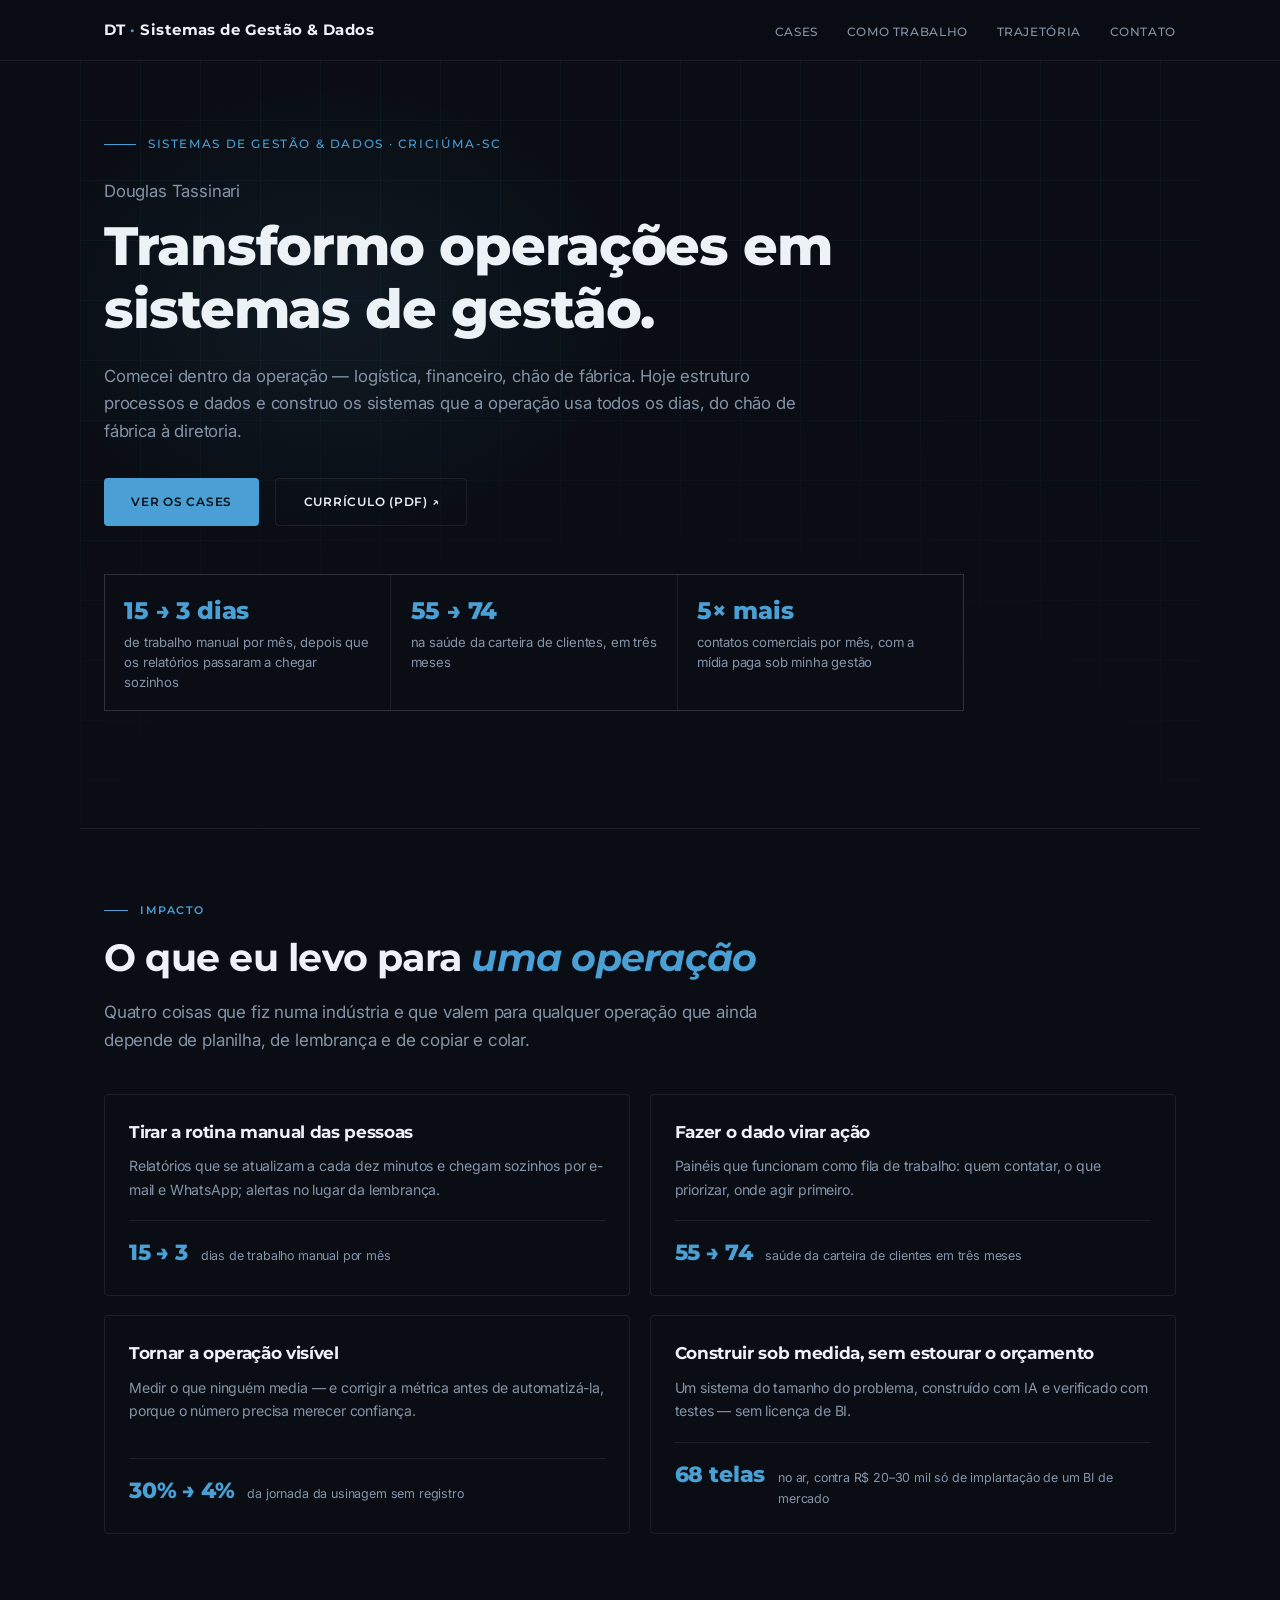
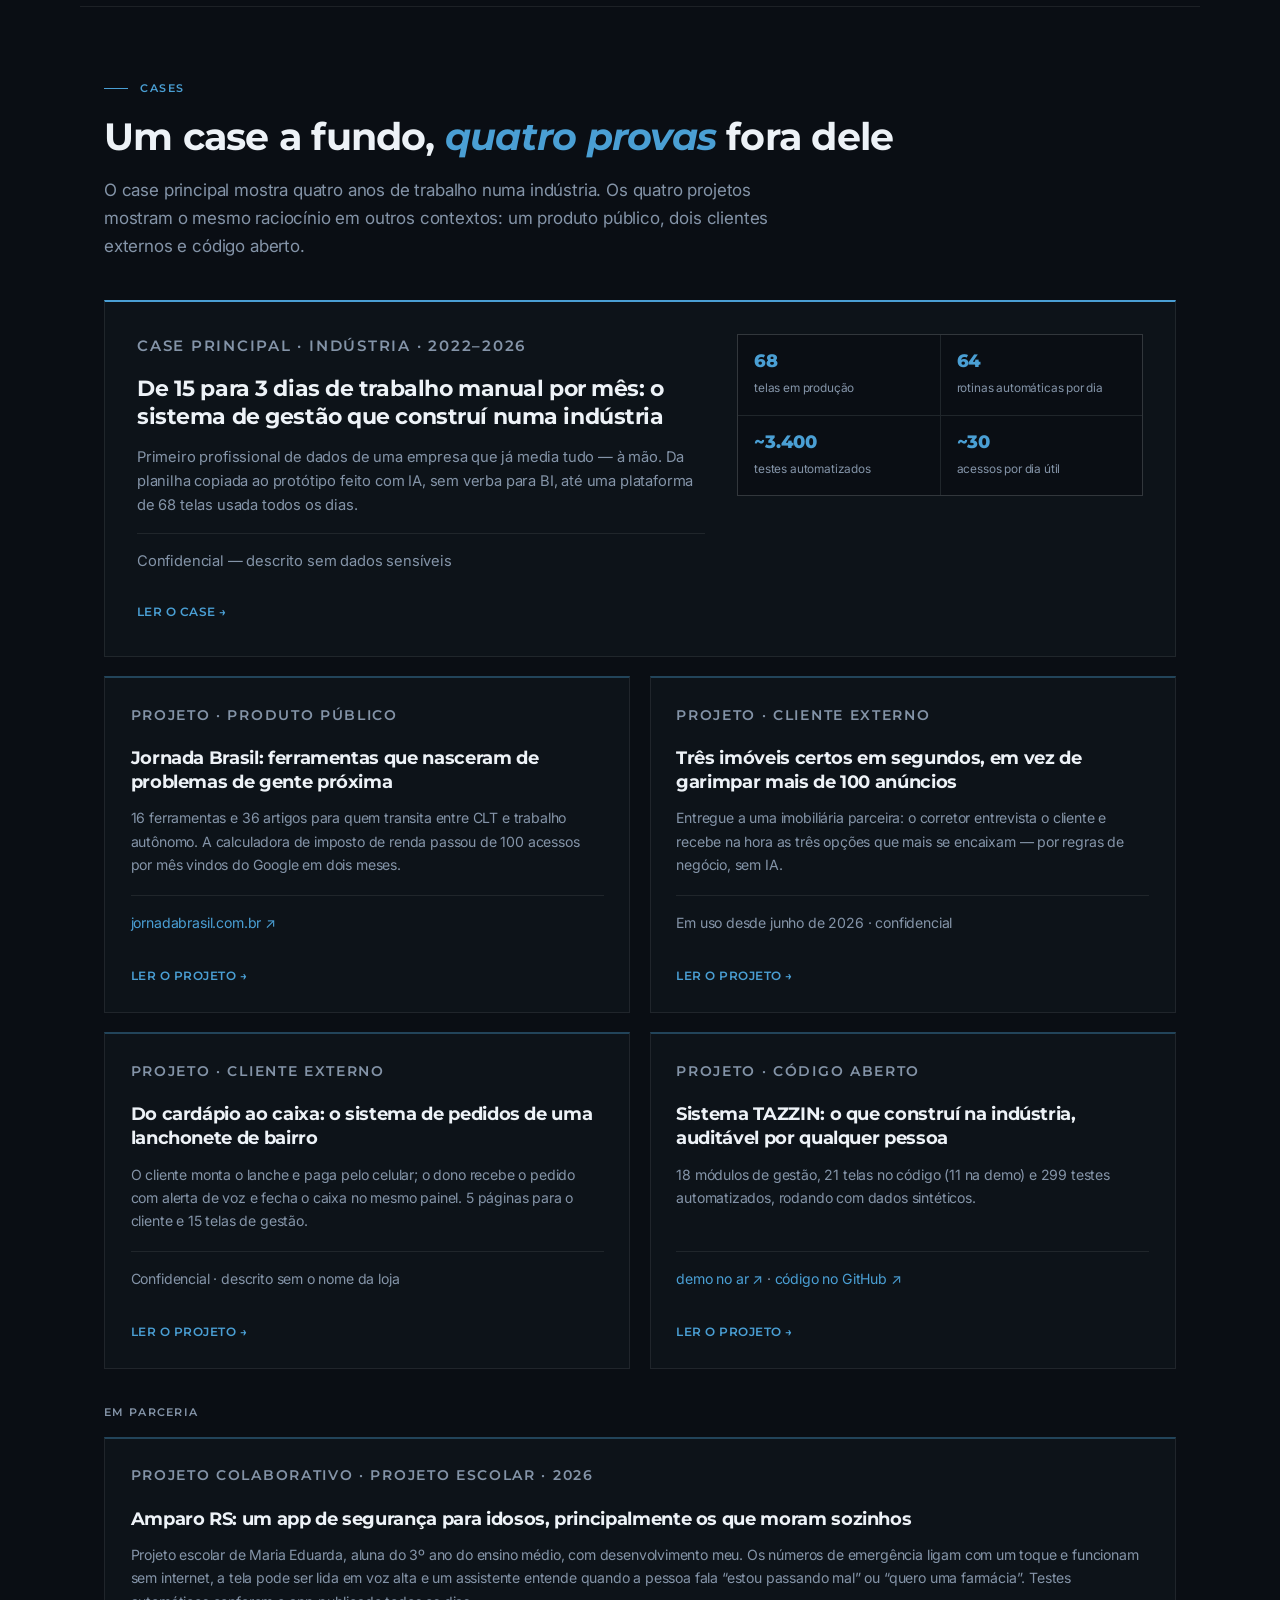
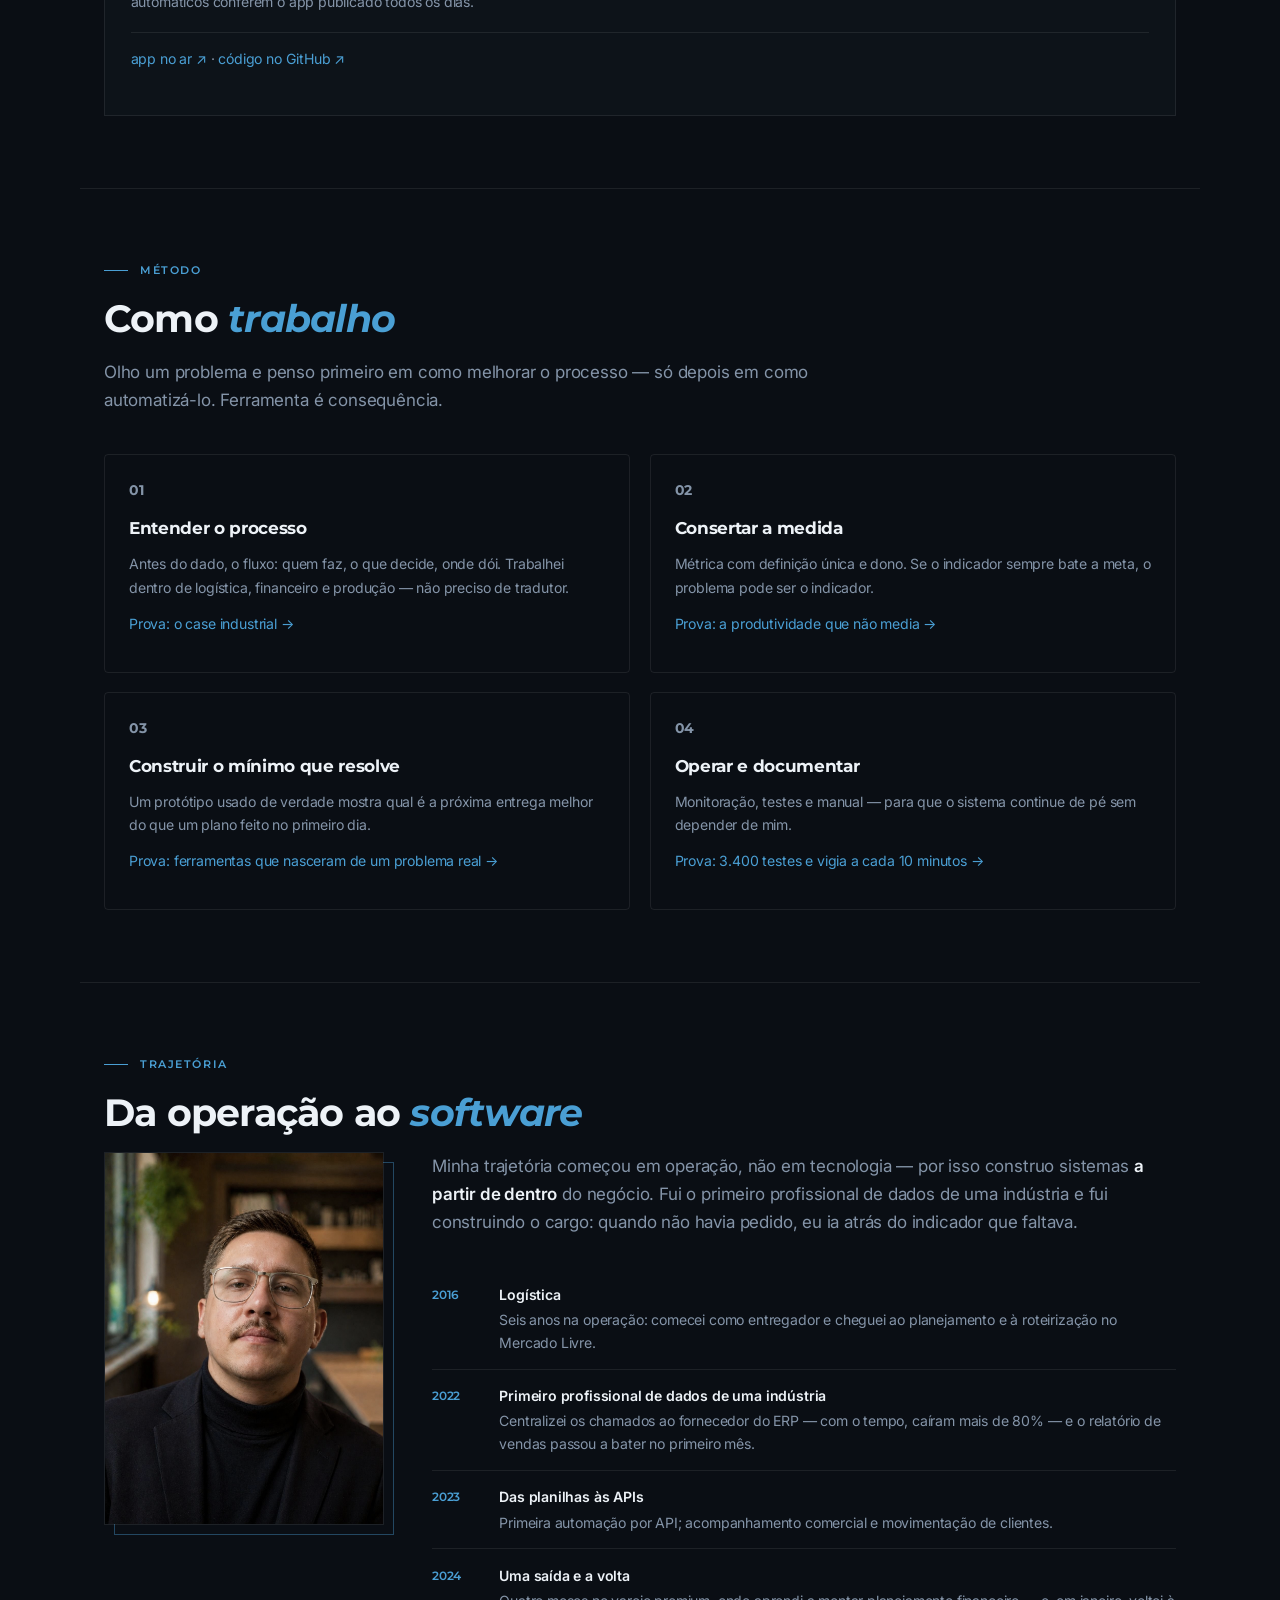
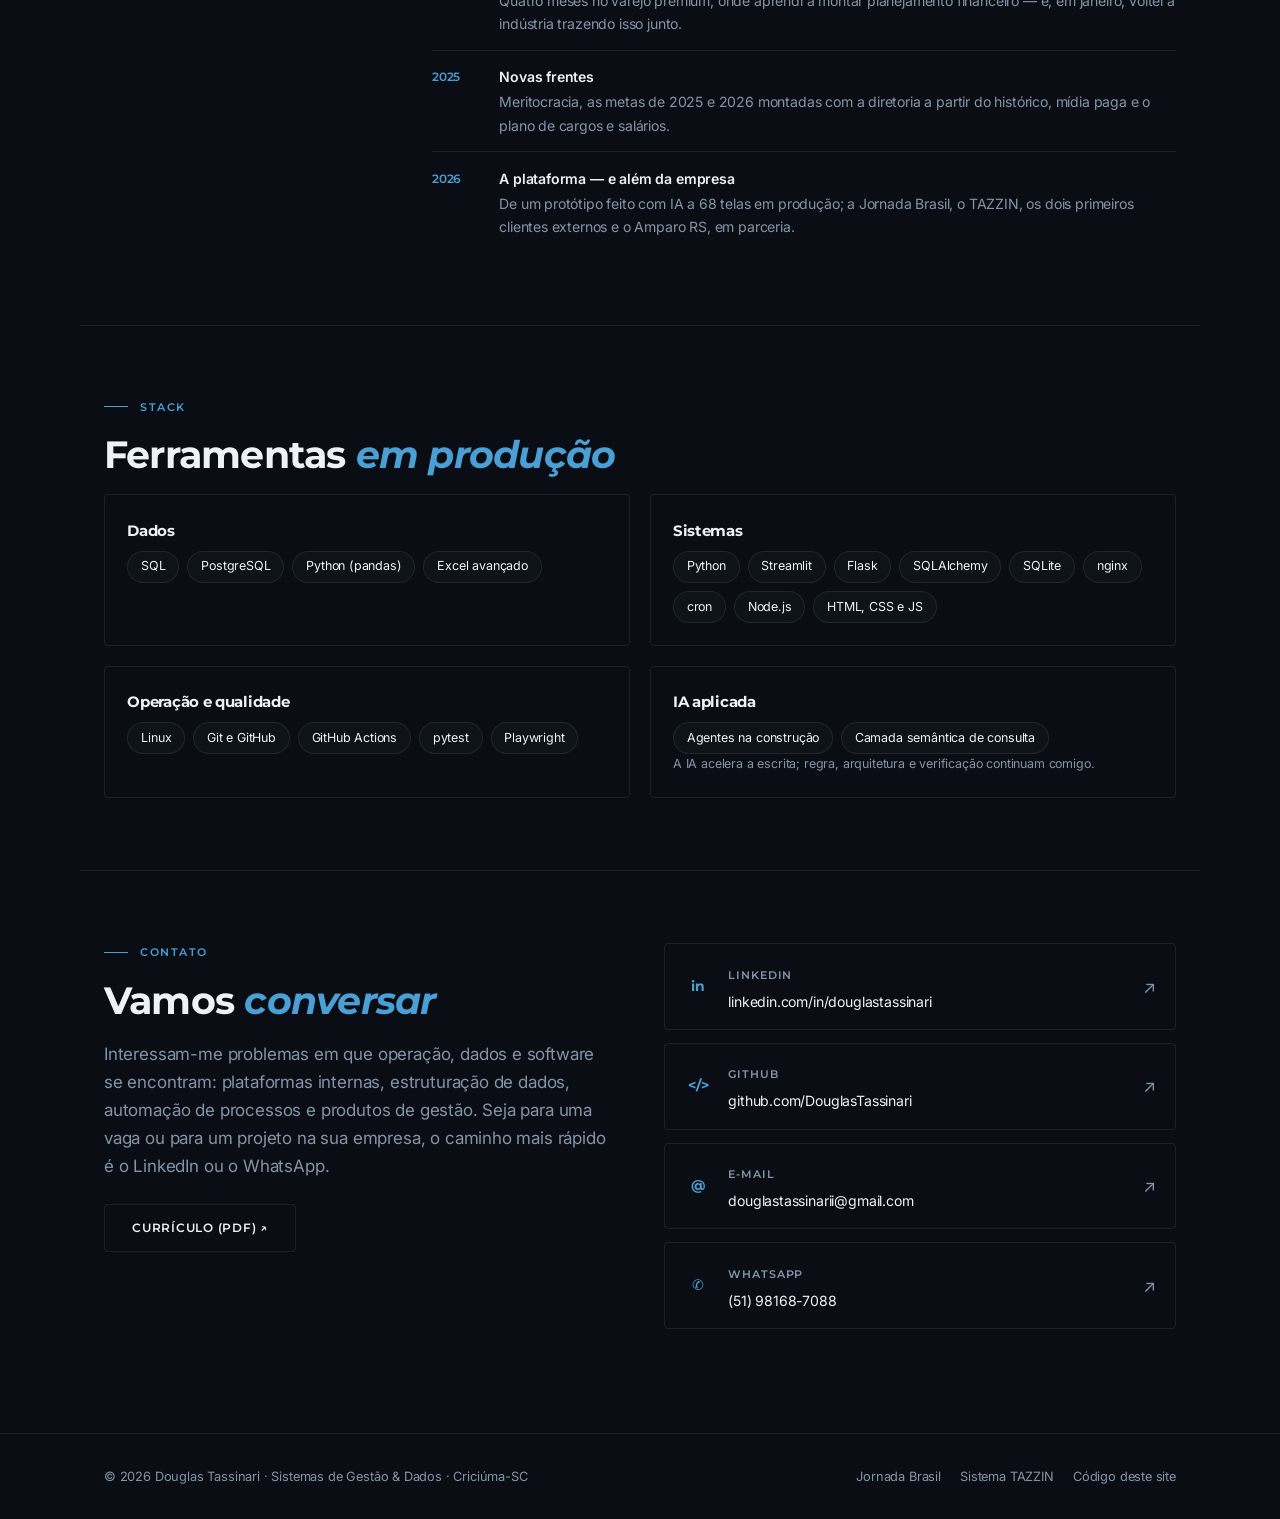
==== index.html @ 8e8b6f02 "TAZZIN: demo mostra 11 telas (21 no código) — textos do case e da home ajustados Co-Authored-By: Cla" ====
<!DOCTYPE html>
<html lang="pt-BR">
<head>
<meta charset="UTF-8">
<meta name="viewport" content="width=device-width, initial-scale=1.0, viewport-fit=cover">
<title>Douglas Tassinari · Sistemas de Gestão &amp; Dados</title>
<meta name="description" content="Transformo operações em sistemas de gestão. Numa indústria, o trabalho manual com relatórios caiu de 15 para 3 dias por mês, a saúde da carteira de clientes foi de 55 para 74 e os contatos comerciais quintuplicaram.">
<link rel="canonical" href="https://douglastassinari.github.io/">
<meta property="og:type" content="website">
<meta property="og:url" content="https://douglastassinari.github.io/">
<meta property="og:title" content="Douglas Tassinari · Sistemas de Gestão & Dados">
<meta property="og:description" content="Transformo operações em sistemas de gestão — com os números de antes e depois, um produto no ar, dois clientes externos e código aberto.">
<meta property="og:image" content="https://douglastassinari.github.io/assets/img/og-cover.png">
<meta property="og:locale" content="pt_BR">
<meta name="twitter:card" content="summary_large_image">
<link rel="icon" type="image/svg+xml" href="/favicon.svg">
<link rel="preconnect" href="https://fonts.googleapis.com">
<link rel="preconnect" href="https://fonts.gstatic.com" crossorigin>
<link href="https://fonts.googleapis.com/css2?family=Inter:wght@400;500;600&family=Montserrat:wght@500;600;700;800&display=swap" rel="stylesheet">
<link rel="stylesheet" href="/assets/css/style.css">
<script type="application/ld+json">
{
  "@context": "https://schema.org",
  "@type": "Person",
  "name": "Douglas Tassinari",
  "url": "https://douglastassinari.github.io/",
  "jobTitle": "Sistemas de Gestão & Dados",
  "address": { "@type": "PostalAddress", "addressLocality": "Criciúma", "addressRegion": "SC", "addressCountry": "BR" },
  "sameAs": [
    "https://www.linkedin.com/in/douglastassinari/",
    "https://github.com/DouglasTassinari"
  ]
}
</script>
</head>
<body>

<a class="skip-link" href="#conteudo">Pular para o conteúdo</a>

<header class="site-header">
  <nav aria-label="Navegação principal">
    <a href="/" class="nav-logo">DT<span> · </span>Sistemas de Gestão &amp; Dados</a>
    <button class="menu-toggle" aria-expanded="false" aria-controls="nav-links" aria-label="Abrir menu">
      <span></span><span></span><span></span>
    </button>
    <ul class="nav-links" id="nav-links">
      <li><a href="/#cases">Cases</a></li>
      <li><a href="/#como-trabalho">Como trabalho</a></li>
      <li><a href="/#trajetoria">Trajetória</a></li>
      <li><a href="/#contato">Contato</a></li>
    </ul>
  </nav>
</header>

<main id="conteudo">

  <!-- Hero: posicionamento + três números de impacto -->
  <section class="hero">
    <div class="hero-grid" aria-hidden="true"></div>
    <div class="hero-glow" aria-hidden="true"></div>
    <div class="hero-content">
      <p class="hero-tag">Sistemas de Gestão &amp; Dados · Criciúma-SC</p>
      <p class="hero-nome">Douglas Tassinari</p>
      <h1>Transformo operações em sistemas de gestão.</h1>
      <p class="hero-sub">Comecei dentro da operação — logística, financeiro, chão de fábrica. Hoje estruturo processos e dados e construo os sistemas que a operação usa todos os dias, do chão de fábrica à diretoria.</p>
      <div class="hero-ctas">
        <a href="#cases" class="btn btn-primary">Ver os cases</a>
        <a href="/Profile.pdf" target="_blank" rel="noopener" class="btn btn-outline">Currículo (PDF) ↗</a>
      </div>
      <ul class="hero-provas hero-provas--numeros">
        <li><a href="/cases/plataforma-industrial/"><strong>15 → 3 dias</strong>de trabalho manual por mês, depois que os relatórios passaram a chegar sozinhos</a></li>
        <li><a href="/cases/plataforma-industrial/"><strong>55 → 74</strong>na saúde da carteira de clientes, em três meses</a></li>
        <li><a href="/cases/plataforma-industrial/"><strong>5× mais</strong>contatos comerciais por mês, com a mídia paga sob minha gestão</a></li>
      </ul>
    </div>
  </section>

  <div class="divider"></div>

  <!-- O que eu levo para uma operação: capacidades com prova -->
  <section id="impacto">
    <div class="section-label">Impacto</div>
    <h2>O que eu levo para <em>uma operação</em></h2>
    <p class="section-intro">Quatro coisas que fiz numa indústria e que valem para qualquer operação que ainda depende de planilha, de lembrança e de copiar e colar.</p>

    <div class="cap-grid fade-in">
      <div class="cap">
        <h3>Tirar a rotina manual das pessoas</h3>
        <p>Relatórios que se atualizam a cada dez minutos e chegam sozinhos por e-mail e WhatsApp; alertas no lugar da lembrança.</p>
        <div class="cap-prova"><strong>15 → 3</strong><span>dias de trabalho manual por mês</span></div>
      </div>
      <div class="cap">
        <h3>Fazer o dado virar ação</h3>
        <p>Painéis que funcionam como fila de trabalho: quem contatar, o que priorizar, onde agir primeiro.</p>
        <div class="cap-prova"><strong>55 → 74</strong><span>saúde da carteira de clientes em três meses</span></div>
      </div>
      <div class="cap">
        <h3>Tornar a operação visível</h3>
        <p>Medir o que ninguém media — e corrigir a métrica antes de automatizá-la, porque o número precisa merecer confiança.</p>
        <div class="cap-prova"><strong>30% → 4%</strong><span>da jornada da usinagem sem registro</span></div>
      </div>
      <div class="cap">
        <h3>Construir sob medida, sem estourar o orçamento</h3>
        <p>Um sistema do tamanho do problema, construído com IA e verificado com testes — sem licença de BI.</p>
        <div class="cap-prova"><strong>68 telas</strong><span>no ar, contra R$ 20–30 mil só de implantação de um BI de mercado</span></div>
      </div>
    </div>
  </section>

  <div class="divider"></div>

  <!-- Cases: um a fundo, três provas fora dele -->
  <section id="cases">
    <div class="section-label">Cases</div>
    <h2>Um case a fundo, <em>quatro provas</em> fora dele</h2>
    <p class="section-intro">O case principal mostra quatro anos de trabalho numa indústria. Os quatro projetos mostram o mesmo raciocínio em outros contextos: um produto público, dois clientes externos e código aberto.</p>

    <article class="work-featured fade-in">
      <div>
        <p class="case-kicker">Case principal · Indústria · 2022–2026</p>
        <h3><a href="/cases/plataforma-industrial/">De 15 para 3 dias de trabalho manual por mês: o sistema de gestão que construí numa indústria</a></h3>
        <p>Primeiro profissional de dados de uma empresa que já media tudo — à mão. Da planilha copiada ao protótipo feito com IA, sem verba para BI, até uma plataforma de 68 telas usada todos os dias.</p>
        <p class="case-meta">Confidencial — descrito sem dados sensíveis</p>
        <a class="case-link" href="/cases/plataforma-industrial/">Ler o case →</a>
      </div>
      <ul class="mini-stats">
        <li><strong>68</strong><span>telas em produção</span></li>
        <li><strong>64</strong><span>rotinas automáticas por dia</span></li>
        <li><strong>~3.400</strong><span>testes automatizados</span></li>
        <li><strong>~30</strong><span>acessos por dia útil</span></li>
      </ul>
    </article>

    <div class="cases-grid cases-grid--2 fade-in">
      <article class="case-card">
        <p class="case-kicker">Projeto · Produto público</p>
        <h3><a href="/cases/jornada-brasil/">Jornada Brasil: ferramentas que nasceram de problemas de gente próxima</a></h3>
        <p>16 ferramentas e 36 artigos para quem transita entre CLT e trabalho autônomo. A calculadora de imposto de renda passou de 100 acessos por mês vindos do Google em dois meses.</p>
        <p class="case-meta"><a href="https://jornadabrasil.com.br" target="_blank" rel="noopener">jornadabrasil.com.br ↗</a></p>
        <a class="case-link" href="/cases/jornada-brasil/">Ler o projeto →</a>
      </article>

      <article class="case-card">
        <p class="case-kicker">Projeto · Cliente externo</p>
        <h3><a href="/cases/recomendacao-imoveis/">Três imóveis certos em segundos, em vez de garimpar mais de 100 anúncios</a></h3>
        <p>Entregue a uma imobiliária parceira: o corretor entrevista o cliente e recebe na hora as três opções que mais se encaixam — por regras de negócio, sem IA.</p>
        <p class="case-meta">Em uso desde junho de 2026 · confidencial</p>
        <a class="case-link" href="/cases/recomendacao-imoveis/">Ler o projeto →</a>
      </article>

      <article class="case-card">
        <p class="case-kicker">Projeto · Cliente externo</p>
        <h3><a href="/cases/delivery-lanchonete/">Do cardápio ao caixa: o sistema de pedidos de uma lanchonete de bairro</a></h3>
        <p>O cliente monta o lanche e paga pelo celular; o dono recebe o pedido com alerta de voz e fecha o caixa no mesmo painel. 5 páginas para o cliente e 15 telas de gestão.</p>
        <p class="case-meta">Confidencial · descrito sem o nome da loja</p>
        <a class="case-link" href="/cases/delivery-lanchonete/">Ler o projeto →</a>
      </article>

      <article class="case-card">
        <p class="case-kicker">Projeto · Código aberto</p>
        <h3><a href="/cases/tazzin/">Sistema TAZZIN: o que construí na indústria, auditável por qualquer pessoa</a></h3>
        <p>18 módulos de gestão, 21 telas no código (11 na demo) e 299 testes automatizados, rodando com dados sintéticos.</p>
        <p class="case-meta"><a href="https://tazzin.streamlit.app" target="_blank" rel="noopener">demo no ar ↗</a> · <a href="https://github.com/DouglasTassinari/Tazzin" target="_blank" rel="noopener">código no GitHub ↗</a></p>
        <a class="case-link" href="/cases/tazzin/">Ler o projeto →</a>
      </article>
    </div>

    <div class="parceria fade-in">
      <p class="case-kicker">Em parceria</p>
      <article class="case-card">
        <p class="case-kicker">Projeto colaborativo · Projeto escolar · 2026</p>
        <h3><a href="https://amparors.github.io" target="_blank" rel="noopener">Amparo RS: um app de segurança para idosos, principalmente os que moram sozinhos</a></h3>
        <p>Projeto escolar de Maria Eduarda, aluna do 3º ano do ensino médio, com desenvolvimento meu. Os números de emergência ligam com um toque e funcionam sem internet, a tela pode ser lida em voz alta e um assistente entende quando a pessoa fala “estou passando mal” ou “quero uma farmácia”. Testes automáticos conferem o app publicado todos os dias.</p>
        <p class="case-meta"><a href="https://amparors.github.io" target="_blank" rel="noopener">app no ar ↗</a> · <a href="https://github.com/amparors/amparors.github.io" target="_blank" rel="noopener">código no GitHub ↗</a></p>
      </article>
    </div>
  </section>

  <div class="divider"></div>

  <!-- Método: o pensamento antes da ferramenta -->
  <section id="como-trabalho">
    <div class="section-label">Método</div>
    <h2>Como <em>trabalho</em></h2>
    <p class="section-intro">Olho um problema e penso primeiro em como melhorar o processo — só depois em como automatizá-lo. Ferramenta é consequência.</p>

    <div class="steps-grid fade-in">
      <div class="step">
        <p class="step-num">01</p>
        <h3>Entender o processo</h3>
        <p>Antes do dado, o fluxo: quem faz, o que decide, onde dói. Trabalhei dentro de logística, financeiro e produção — não preciso de tradutor.</p>
        <p class="step-prova"><a href="/cases/plataforma-industrial/">Prova: o case industrial →</a></p>
      </div>
      <div class="step">
        <p class="step-num">02</p>
        <h3>Consertar a medida</h3>
        <p>Métrica com definição única e dono. Se o indicador sempre bate a meta, o problema pode ser o indicador.</p>
        <p class="step-prova"><a href="/cases/plataforma-industrial/#sec-decisoes">Prova: a produtividade que não media →</a></p>
      </div>
      <div class="step">
        <p class="step-num">03</p>
        <h3>Construir o mínimo que resolve</h3>
        <p>Um protótipo usado de verdade mostra qual é a próxima entrega melhor do que um plano feito no primeiro dia.</p>
        <p class="step-prova"><a href="/cases/jornada-brasil/">Prova: ferramentas que nasceram de um problema real →</a></p>
      </div>
      <div class="step">
        <p class="step-num">04</p>
        <h3>Operar e documentar</h3>
        <p>Monitoração, testes e manual — para que o sistema continue de pé sem depender de mim.</p>
        <p class="step-prova"><a href="/cases/plataforma-industrial/">Prova: 3.400 testes e vigia a cada 10 minutos →</a></p>
      </div>
    </div>
  </section>

  <div class="divider"></div>

  <!-- Trajetória: uma linha por ano -->
  <section id="trajetoria">
    <div class="section-label">Trajetória</div>
    <h2>Da operação ao <em>software</em></h2>

    <div class="trajetoria-grid fade-in">
      <div class="trajetoria-foto-wrap">
        <img src="/assets/img/photo.png" alt="Douglas Tassinari" class="trajetoria-foto" width="280" height="373" loading="lazy">
      </div>
      <div>
        <p class="bio">Minha trajetória começou em operação, não em tecnologia — por isso construo sistemas <strong>a partir de dentro</strong> do negócio. Fui o primeiro profissional de dados de uma indústria e fui construindo o cargo: quando não havia pedido, eu ia atrás do indicador que faltava.</p>

        <ul class="timeline">
          <li class="tl-item"><span class="tl-year">2016</span><div class="tl-content"><strong>Logística</strong>Seis anos na operação: comecei como entregador e cheguei ao planejamento e à roteirização no Mercado Livre.</div></li>
          <li class="tl-item"><span class="tl-year">2022</span><div class="tl-content"><strong>Primeiro profissional de dados de uma indústria</strong>Centralizei os chamados ao fornecedor do ERP — com o tempo, caíram mais de 80% — e o relatório de vendas passou a bater no primeiro mês.</div></li>
          <li class="tl-item"><span class="tl-year">2023</span><div class="tl-content"><strong>Das planilhas às APIs</strong>Primeira automação por API; acompanhamento comercial e movimentação de clientes.</div></li>
          <li class="tl-item"><span class="tl-year">2024</span><div class="tl-content"><strong>Uma saída e a volta</strong>Quatro meses no varejo premium, onde aprendi a montar planejamento financeiro — e, em janeiro, voltei à indústria trazendo isso junto.</div></li>
          <li class="tl-item"><span class="tl-year">2025</span><div class="tl-content"><strong>Novas frentes</strong>Meritocracia, as metas de 2025 e 2026 montadas com a diretoria a partir do histórico, mídia paga e o plano de cargos e salários.</div></li>
          <li class="tl-item"><span class="tl-year">2026</span><div class="tl-content"><strong>A plataforma — e além da empresa</strong>De um protótipo feito com IA a 68 telas em produção; a Jornada Brasil, o TAZZIN, os dois primeiros clientes externos e o Amparo RS, em parceria.</div></li>
        </ul>
      </div>
    </div>
  </section>

  <div class="divider"></div>

  <!-- Stack: agrupada por função -->
  <section id="stack">
    <div class="section-label">Stack</div>
    <h2>Ferramentas <em>em produção</em></h2>

    <div class="stack-grid fade-in">
      <div class="stack-item">
        <h3>Dados</h3>
        <ul class="chips"><li>SQL</li><li>PostgreSQL</li><li>Python (pandas)</li><li>Excel avançado</li></ul>
      </div>
      <div class="stack-item">
        <h3>Sistemas</h3>
        <ul class="chips"><li>Python</li><li>Streamlit</li><li>Flask</li><li>SQLAlchemy</li><li>SQLite</li><li>nginx</li><li>cron</li><li>Node.js</li><li>HTML, CSS e JS</li></ul>
      </div>
      <div class="stack-item">
        <h3>Operação e qualidade</h3>
        <ul class="chips"><li>Linux</li><li>Git e GitHub</li><li>GitHub Actions</li><li>pytest</li><li>Playwright</li></ul>
      </div>
      <div class="stack-item">
        <h3>IA aplicada</h3>
        <ul class="chips"><li>Agentes na construção</li><li>Camada semântica de consulta</li></ul>
        <p class="stack-onde">A IA acelera a escrita; regra, arquitetura e verificação continuam comigo.</p>
      </div>
    </div>
  </section>

  <div class="divider"></div>

  <!-- Contato -->
  <section id="contato">
    <div class="contato-grid fade-in">
      <div class="contato-texto">
        <div class="section-label">Contato</div>
        <h2>Vamos <em>conversar</em></h2>
        <p>Interessam-me problemas em que operação, dados e software se encontram: plataformas internas, estruturação de dados, automação de processos e produtos de gestão. Seja para uma vaga ou para um projeto na sua empresa, o caminho mais rápido é o LinkedIn ou o WhatsApp.</p>
        <a href="/Profile.pdf" target="_blank" rel="noopener" class="btn btn-outline">Currículo (PDF) ↗</a>
      </div>
      <div class="contato-links">
        <a href="https://www.linkedin.com/in/douglastassinari/" target="_blank" rel="noopener" class="contato-link">
          <span class="contato-link-icon" aria-hidden="true">in</span>
          <span><span class="contato-link-label">LinkedIn</span><br><span class="contato-link-value">linkedin.com/in/douglastassinari</span></span>
          <span class="contato-link-arrow" aria-hidden="true">↗</span>
        </a>
        <a href="https://github.com/DouglasTassinari" target="_blank" rel="noopener" class="contato-link">
          <span class="contato-link-icon" aria-hidden="true">&lt;/&gt;</span>
          <span><span class="contato-link-label">GitHub</span><br><span class="contato-link-value">github.com/DouglasTassinari</span></span>
          <span class="contato-link-arrow" aria-hidden="true">↗</span>
        </a>
        <a href="mailto:douglastassinarii@gmail.com" class="contato-link">
          <span class="contato-link-icon" aria-hidden="true">@</span>
          <span><span class="contato-link-label">E-mail</span><br><span class="contato-link-value">douglastassinarii@gmail.com</span></span>
          <span class="contato-link-arrow" aria-hidden="true">↗</span>
        </a>
        <a href="https://wa.me/5551981687088" target="_blank" rel="noopener" class="contato-link">
          <span class="contato-link-icon" aria-hidden="true">✆</span>
          <span><span class="contato-link-label">WhatsApp</span><br><span class="contato-link-value">(51) 98168-7088</span></span>
          <span class="contato-link-arrow" aria-hidden="true">↗</span>
        </a>
      </div>
    </div>
  </section>

</main>

<footer class="site-footer">
  <div class="footer-inner">
    <span>© 2026 Douglas Tassinari · Sistemas de Gestão &amp; Dados · Criciúma-SC</span>
    <div class="footer-links">
      <a href="https://jornadabrasil.com.br" target="_blank" rel="noopener">Jornada Brasil</a>
      <a href="https://github.com/DouglasTassinari/Tazzin" target="_blank" rel="noopener">Sistema TAZZIN</a>
      <a href="https://github.com/DouglasTassinari/douglastassinari.github.io" target="_blank" rel="noopener">Código deste site</a>
    </div>
  </div>
</footer>

<script src="/assets/js/main.js" defer></script>
</body>
</html>
---- assets/css/style.css ----
/* ==========================================================================
   douglastassinari.github.io — design system
   Identidade preservada do site original: fundo escuro, azul #4A9FD4,
   Inter (texto) + Montserrat (títulos). Uma folha única para todas as páginas.
   ========================================================================== */

/* --- Tokens ------------------------------------------------------------- */
:root {
  --bg: #0A0E14;
  --bg-2: #0F1520;
  --bg-3: #151D2B;
  --card: #0D1319;
  --border: rgba(255, 255, 255, 0.08);
  --accent: #4A9FD4;
  --accent-bright: #6DB8E8;
  --accent-dim: rgba(74, 159, 212, 0.35);
  --text: #EDF2F7;
  --muted: #8494A8; /* clareado em relação ao original para contraste AA */
  --max-width: 1120px;
  --font-body: 'Inter', system-ui, sans-serif;
  --font-display: 'Montserrat', 'Inter', system-ui, sans-serif;
}

/* --- Base ---------------------------------------------------------------- */
*, *::before, *::after { box-sizing: border-box; margin: 0; padding: 0; }

html { scroll-behavior: smooth; }

/* Âncoras não ficam escondidas atrás do cabeçalho fixo */
section[id], h2[id] { scroll-margin-top: 5rem; }

body {
  background: var(--bg);
  color: var(--text);
  font-family: var(--font-body);
  font-size: 17px;
  line-height: 1.65;
  letter-spacing: -0.01em;
  overflow-x: hidden;
}

img { max-width: 100%; display: block; }

a { color: var(--accent); text-decoration: none; }
a:hover { color: var(--accent-bright); }

:focus-visible {
  outline: 2px solid var(--accent);
  outline-offset: 3px;
  border-radius: 2px;
}

::selection { background: var(--accent-dim); }

strong { color: var(--text); font-weight: 600; }

code {
  font-family: 'Consolas', 'SF Mono', monospace;
  font-size: 0.88em;
  color: var(--accent-bright);
  background: var(--bg-3);
  border: 1px solid var(--border);
  border-radius: 3px;
  padding: 0.1em 0.35em;
}

.skip-link {
  position: absolute;
  left: -999px;
  top: 0;
  z-index: 200;
  background: var(--accent);
  color: var(--bg);
  padding: 0.6rem 1rem;
  font-weight: 600;
}
.skip-link:focus { left: 0.5rem; top: 0.5rem; }

/* Texto só para leitores de tela */
.sr-only {
  position: absolute;
  width: 1px;
  height: 1px;
  padding: 0;
  margin: -1px;
  overflow: hidden;
  clip: rect(0, 0, 0, 0);
  white-space: nowrap;
  border: 0;
}

/* --- Navegação ------------------------------------------------------------ */
.site-header {
  position: fixed;
  inset: 0 0 auto 0;
  z-index: 100;
  background: rgba(10, 14, 20, 0.92);
  backdrop-filter: blur(18px);
  border-bottom: 1px solid var(--border);
}

.site-header nav {
  max-width: var(--max-width);
  margin: 0 auto;
  padding: 1rem 1.5rem;
  display: flex;
  align-items: center;
  justify-content: space-between;
  gap: 1rem;
}

.nav-logo {
  font-family: var(--font-display);
  font-weight: 700;
  font-size: 0.95rem;
  letter-spacing: 0.03em;
  color: var(--text);
  white-space: nowrap;
}
.nav-logo span { color: var(--accent); }

.nav-links {
  display: flex;
  gap: 1.8rem;
  list-style: none;
}

.nav-links a {
  font-family: var(--font-display);
  font-size: 0.78rem;
  font-weight: 500;
  letter-spacing: 0.05em;
  text-transform: uppercase;
  color: var(--muted);
  white-space: nowrap;
  transition: color 0.2s;
}
.nav-links a:hover { color: var(--text); }

.menu-toggle {
  display: none;
  flex-direction: column;
  gap: 6px;
  background: none;
  border: none;
  padding: 6px;
  cursor: pointer;
}
.menu-toggle span {
  width: 26px;
  height: 2px;
  background: var(--text);
  transition: transform 0.25s, opacity 0.25s;
}

/* --- Layout de seção -------------------------------------------------------- */
main { display: block; }

section {
  max-width: var(--max-width);
  margin: 0 auto;
  padding: 4.5rem 1.5rem;
}

.section-label {
  display: flex;
  align-items: center;
  gap: 0.75rem;
  font-family: var(--font-display);
  font-size: 0.7rem;
  font-weight: 600;
  letter-spacing: 0.14em;
  text-transform: uppercase;
  color: var(--accent);
  margin-bottom: 1rem;
}
.section-label::before {
  content: '';
  width: 24px;
  height: 1px;
  background: var(--accent);
}

h1, h2, h3 { font-family: var(--font-display); letter-spacing: -0.02em; }

h2 {
  font-size: clamp(1.7rem, 3.4vw, 2.4rem);
  font-weight: 700;
  line-height: 1.2;
  margin-bottom: 1rem;
}
h2 em { font-style: italic; color: var(--accent); }

.section-intro {
  color: var(--muted);
  max-width: 720px;
  margin-bottom: 2.5rem;
}

.divider {
  max-width: var(--max-width);
  margin: 0 auto;
  height: 1px;
  background: var(--border);
}

/* --- Hero ------------------------------------------------------------------ */
.hero {
  position: relative;
  min-height: 92vh;
  display: flex;
  align-items: center;
  overflow: hidden;
  padding-top: 5rem;
}

.hero-grid {
  position: absolute;
  inset: 0;
  background-image:
    linear-gradient(rgba(74, 159, 212, 0.05) 1px, transparent 1px),
    linear-gradient(90deg, rgba(74, 159, 212, 0.05) 1px, transparent 1px);
  background-size: 60px 60px;
  mask-image: radial-gradient(ellipse 80% 60% at 50% 100%, transparent 40%, black 100%);
  pointer-events: none;
}

.hero-glow {
  position: absolute;
  top: 10%;
  left: -5%;
  width: 55%;
  height: 55%;
  background: radial-gradient(ellipse, rgba(74, 159, 212, 0.08) 0%, transparent 70%);
  pointer-events: none;
}

.hero-content { position: relative; z-index: 1; max-width: 860px; }

.hero-tag {
  font-family: var(--font-display);
  font-size: 0.72rem;
  font-weight: 500;
  letter-spacing: 0.14em;
  text-transform: uppercase;
  color: var(--accent);
  display: inline-flex;
  align-items: center;
  gap: 0.75rem;
  margin-bottom: 1.5rem;
}
.hero-tag::before { content: ''; width: 32px; height: 1px; background: var(--accent); }

.hero-nome {
  font-size: 1.05rem;
  color: var(--muted);
  margin-bottom: 0.6rem;
}

.hero h1 {
  font-size: clamp(2rem, 5vw, 3.4rem);
  font-weight: 800;
  line-height: 1.15;
  margin-bottom: 1.4rem;
}

.hero-sub {
  color: var(--muted);
  font-size: 1.05rem;
  max-width: 700px;
  margin-bottom: 2rem;
}

.hero-ctas { display: flex; gap: 1rem; flex-wrap: wrap; margin-bottom: 3rem; }

.btn {
  display: inline-flex;
  align-items: center;
  gap: 0.5rem;
  padding: 0.8rem 1.7rem;
  border-radius: 4px;
  border: none;
  font-family: var(--font-display);
  font-size: 0.78rem;
  font-weight: 600;
  letter-spacing: 0.06em;
  text-transform: uppercase;
  cursor: pointer;
  transition: background 0.2s, border-color 0.2s, color 0.2s;
}
.btn-primary { background: var(--accent); color: var(--bg); }
.btn-primary:hover { background: var(--accent-bright); color: var(--bg); }
.btn-outline { background: transparent; color: var(--text); border: 1px solid var(--border); }
.btn-outline:hover { border-color: var(--accent); color: var(--accent); }

/* Provas do hero: três fatos verificáveis, dois deles clicáveis */
.hero-provas {
  list-style: none;
  display: grid;
  grid-template-columns: repeat(3, 1fr);
  gap: 1px;
  background: var(--border);
  border: 1px solid var(--border);
}

.hero-provas a, .hero-provas .prova-static {
  display: block;
  background: var(--bg);
  padding: 1.1rem 1.2rem;
  color: var(--muted);
  font-size: 0.82rem;
  line-height: 1.5;
  transition: background 0.2s;
  height: 100%;
}
.hero-provas a:hover { background: var(--bg-3); color: var(--muted); }
.hero-provas strong {
  display: block;
  font-family: var(--font-display);
  font-size: 1rem;
  color: var(--text);
  margin-bottom: 0.2rem;
}
.hero-provas a:hover strong { color: var(--accent-bright); }

/* Variante com números de impacto: o que o avaliador vê nos primeiros segundos */
.hero-provas--numeros strong {
  font-size: 1.5rem;
  font-weight: 800;
  color: var(--accent);
  margin-bottom: 0.3rem;
}

/* --- Cards de case (home) ---------------------------------------------------- */
.cases-grid {
  display: grid;
  grid-template-columns: repeat(3, 1fr);
  gap: 1.2rem;
}
.cases-grid--2 { grid-template-columns: repeat(2, 1fr); }

/* Projeto em parceria, abaixo dos cases */
.parceria { margin-top: 2.2rem; }
.parceria > .case-kicker { color: var(--muted); }

.case-card {
  display: flex;
  flex-direction: column;
  background: var(--card);
  border: 1px solid var(--border);
  border-top: 2px solid var(--accent-dim);
  padding: 1.6rem;
  transition: border-color 0.2s, background 0.2s;
}
.case-card:hover { border-color: var(--accent); background: var(--bg-3); }

.case-kicker {
  font-family: var(--font-display);
  font-size: 0.68rem;
  font-weight: 600;
  letter-spacing: 0.12em;
  text-transform: uppercase;
  color: var(--accent);
  margin-bottom: 0.9rem;
}

.case-card h3 { font-size: 1.1rem; line-height: 1.35; margin-bottom: 0.8rem; }
.case-card h3 a { color: var(--text); }
.case-card h3 a:hover { color: var(--accent-bright); }

.case-card p { font-size: 0.88rem; color: var(--muted); margin-bottom: 1.2rem; }

.case-meta {
  font-size: 0.75rem;
  color: var(--muted);
  border-top: 1px solid var(--border);
  padding-top: 0.9rem;
  margin-top: auto;
}

.case-link {
  display: inline-block;
  margin-top: 0.8rem;
  font-family: var(--font-display);
  font-size: 0.78rem;
  font-weight: 600;
  letter-spacing: 0.04em;
  text-transform: uppercase;
}

/* --- Como trabalho ------------------------------------------------------------ */
.steps-grid {
  display: grid;
  grid-template-columns: repeat(2, 1fr);
  gap: 1.2rem;
}

.step {
  border: 1px solid var(--border);
  border-radius: 4px;
  padding: 1.5rem;
}

.step-num {
  font-family: var(--font-display);
  font-size: 0.8rem;
  font-weight: 700;
  color: var(--accent);
  margin-bottom: 0.6rem;
}

.step h3 { font-size: 1.05rem; margin-bottom: 0.6rem; }
.step p { font-size: 0.88rem; color: var(--muted); margin-bottom: 0.8rem; }
.step-prova { font-size: 0.78rem; }

/* --- Trajetória ---------------------------------------------------------------- */
.trajetoria-grid {
  display: grid;
  grid-template-columns: 280px 1fr;
  gap: 3rem;
  align-items: start;
}

.trajetoria-foto-wrap { position: relative; }
.trajetoria-foto {
  width: 100%;
  aspect-ratio: 3 / 4;
  object-fit: cover;
  object-position: center top;
  border: 1px solid var(--border);
  filter: grayscale(20%);
}
.trajetoria-foto-wrap::after {
  content: '';
  position: absolute;
  inset: 10px -10px -10px 10px;
  border: 1px solid var(--accent);
  opacity: 0.4;
  z-index: -1;
}

.bio { color: var(--muted); max-width: 720px; margin-bottom: 2rem; }
.bio strong { color: var(--text); }

.timeline { list-style: none; }
.tl-item {
  display: flex;
  gap: 1.2rem;
  padding: 0.9rem 0;
  border-bottom: 1px solid var(--border);
}
.tl-item:last-child { border-bottom: none; }
.tl-year {
  font-family: var(--font-display);
  font-size: 0.78rem;
  font-weight: 600;
  color: var(--accent);
  min-width: 48px;
  padding-top: 2px;
}
.tl-content { font-size: 0.88rem; color: var(--muted); }
.tl-content strong { display: block; color: var(--text); margin-bottom: 2px; }

.formacao {
  margin-top: 1.5rem;
  padding-top: 1.2rem;
  border-top: 1px solid var(--border);
  font-size: 0.82rem;
  color: var(--muted);
}

/* --- Stack ---------------------------------------------------------------------- */
.stack-grid {
  display: grid;
  grid-template-columns: repeat(2, 1fr);
  gap: 1.2rem;
}

.stack-item {
  border: 1px solid var(--border);
  border-radius: 4px;
  padding: 1.4rem;
}
.stack-item h3 { font-size: 0.95rem; margin-bottom: 0.5rem; }
.stack-tools { font-size: 0.85rem; color: var(--muted); margin-bottom: 0.8rem; }
.stack-onde { font-size: 0.78rem; color: var(--muted); }
.stack-onde strong {
  font-family: var(--font-display);
  font-size: 0.68rem;
  font-weight: 600;
  letter-spacing: 0.1em;
  text-transform: uppercase;
  color: var(--accent);
  display: block;
  margin-bottom: 0.2rem;
}

/* --- Contato ---------------------------------------------------------------------- */
.contato-grid {
  display: grid;
  grid-template-columns: 1fr 1fr;
  gap: 3rem;
  align-items: start;
}

.contato-texto p { color: var(--muted); margin-bottom: 1.5rem; }

.contato-links { display: flex; flex-direction: column; gap: 0.8rem; }

.contato-link {
  display: flex;
  align-items: center;
  gap: 1rem;
  border: 1px solid var(--border);
  border-radius: 4px;
  padding: 0.9rem 1.2rem;
  color: var(--text);
  transition: border-color 0.2s, background 0.2s;
}
.contato-link:hover { border-color: var(--accent); background: var(--bg-3); color: var(--text); }

.contato-link-icon {
  font-family: var(--font-display);
  font-weight: 700;
  font-size: 0.9rem;
  color: var(--accent);
  min-width: 28px;
  text-align: center;
}
.contato-link-label {
  font-family: var(--font-display);
  font-size: 0.7rem;
  font-weight: 600;
  letter-spacing: 0.08em;
  text-transform: uppercase;
  color: var(--muted);
}
.contato-link-value { font-size: 0.88rem; }
.contato-link-arrow { margin-left: auto; color: var(--muted); }

/* --- Rodapé ----------------------------------------------------------------------- */
.site-footer {
  border-top: 1px solid var(--border);
  margin-top: 2rem;
}
.site-footer .footer-inner {
  max-width: var(--max-width);
  margin: 0 auto;
  padding: 2rem 1.5rem;
  display: flex;
  flex-wrap: wrap;
  gap: 1rem;
  align-items: center;
  justify-content: space-between;
  font-size: 0.8rem;
  color: var(--muted);
}
.site-footer a { color: var(--muted); }
.site-footer a:hover { color: var(--accent); }
.footer-links { display: flex; gap: 1.2rem; flex-wrap: wrap; }

/* ==========================================================================
   Páginas de case
   ========================================================================== */
.case-page {
  max-width: 860px;
  margin: 0 auto;
  padding: 7.5rem 1.5rem 3rem;
}

.breadcrumb {
  font-size: 0.78rem;
  color: var(--muted);
  margin-bottom: 2.5rem;
}
.breadcrumb a { color: var(--muted); }
.breadcrumb a:hover { color: var(--accent); }
.breadcrumb span[aria-hidden] { margin: 0 0.4rem; }

.case-header { margin-bottom: 3rem; }

.case-header h1 {
  font-size: clamp(1.7rem, 4vw, 2.5rem);
  font-weight: 800;
  line-height: 1.2;
  margin: 0.8rem 0 1.2rem;
}

.case-lead { color: var(--muted); font-size: 1.02rem; }

.fact-bar {
  list-style: none;
  display: grid;
  grid-template-columns: repeat(4, 1fr);
  gap: 1px;
  background: var(--border);
  border: 1px solid var(--border);
  margin-top: 2rem;
}
.fact-bar li { background: var(--bg); padding: 1rem 1.1rem; }
.fact-bar strong {
  display: block;
  font-family: var(--font-display);
  font-size: 1.15rem;
  font-weight: 800;
  color: var(--accent);
  line-height: 1.2;
}
.fact-bar span {
  font-size: 0.72rem;
  color: var(--muted);
  text-transform: uppercase;
  letter-spacing: 0.04em;
}

.case-section { margin-bottom: 3rem; }

.case-section h2 {
  font-size: 1.4rem;
  display: flex;
  align-items: baseline;
  gap: 0.7rem;
  margin-bottom: 1.2rem;
  padding-bottom: 0.6rem;
  border-bottom: 1px solid var(--border);
}
.sec-num {
  font-size: 0.8rem;
  font-weight: 700;
  color: var(--accent);
}

.case-section p { color: var(--muted); margin-bottom: 1rem; max-width: 72ch; }
.case-section p strong { color: var(--text); }

.case-section ul:not([class]) {
  list-style: none;
  margin-bottom: 1rem;
}
.case-section ul:not([class]) li {
  position: relative;
  padding-left: 1.4rem;
  margin-bottom: 0.6rem;
  color: var(--muted);
}
.case-section ul:not([class]) li::before {
  content: '→';
  position: absolute;
  left: 0;
  color: var(--accent);
}

/* Decisões: a seção mais importante do case */
.decisao {
  background: var(--card);
  border: 1px solid var(--border);
  border-left: 3px solid var(--accent);
  padding: 1.3rem 1.5rem;
  margin-bottom: 1rem;
}
.decisao h3 { font-size: 0.98rem; margin-bottom: 0.6rem; }
.decisao p { font-size: 0.88rem; margin-bottom: 0.8rem; }
.decisao-alt {
  font-size: 0.82rem;
  color: var(--muted);
  border-top: 1px dashed var(--border);
  padding-top: 0.7rem;
}
.decisao-alt strong {
  color: var(--accent);
  font-family: var(--font-display);
  font-size: 0.7rem;
  letter-spacing: 0.08em;
  text-transform: uppercase;
}

/* Diagrama de arquitetura em HTML/CSS (sem dependência de imagem) */
.arch-flow { margin: 1.5rem 0; }
.arch-node {
  background: var(--card);
  border: 1px solid var(--border);
  border-radius: 4px;
  padding: 0.9rem 1.2rem;
}
.arch-node strong {
  display: block;
  font-family: var(--font-display);
  font-size: 0.9rem;
}
.arch-node span { font-size: 0.8rem; color: var(--muted); }
.arch-node--accent { border-color: var(--accent-dim); }
.arch-arrow {
  text-align: center;
  color: var(--accent);
  padding: 0.3rem 0;
  font-size: 0.9rem;
}
.arch-note { font-size: 0.82rem; color: var(--muted); margin-top: 1rem; }

/* Tabela de tecnologias */
.table-wrap { overflow-x: auto; margin: 1rem 0; }
.tech-table { width: 100%; border-collapse: collapse; font-size: 0.85rem; }
.tech-table th, .tech-table td {
  text-align: left;
  padding: 0.7rem 0.9rem;
  border: 1px solid var(--border);
  vertical-align: top;
}
.tech-table th {
  font-family: var(--font-display);
  font-size: 0.7rem;
  font-weight: 600;
  letter-spacing: 0.08em;
  text-transform: uppercase;
  color: var(--accent);
  background: var(--card);
  white-space: nowrap;
}
.tech-table td { color: var(--muted); }
.tech-table td:first-child { color: var(--text); font-weight: 600; white-space: nowrap; }

/* Aprendizados */
.aprendizados { list-style: none; counter-reset: aprendizado; }
.aprendizados li {
  counter-increment: aprendizado;
  position: relative;
  padding: 0 0 1rem 2.4rem;
  color: var(--muted);
}
.aprendizados li::before {
  content: counter(aprendizado, decimal-leading-zero);
  position: absolute;
  left: 0;
  top: 1px;
  font-family: var(--font-display);
  font-size: 0.8rem;
  font-weight: 700;
  color: var(--accent);
}
.aprendizados li strong { color: var(--text); }

/* Caixa de prova */
.prova-box {
  background: var(--card);
  border: 1px solid var(--accent-dim);
  border-radius: 4px;
  padding: 1.4rem 1.6rem;
  margin: 2.5rem 0;
}
.prova-box h2 {
  font-size: 0.75rem;
  font-weight: 700;
  letter-spacing: 0.12em;
  text-transform: uppercase;
  color: var(--accent);
  border: none;
  padding: 0;
  margin-bottom: 0.8rem;
}
.prova-box p { color: var(--muted); font-size: 0.9rem; margin-bottom: 0.6rem; }
.prova-box ul { list-style: none; }
.prova-box li { margin-bottom: 0.4rem; font-size: 0.9rem; }

/* Navegação entre cases */
.case-next {
  display: block;
  border: 1px solid var(--border);
  border-radius: 4px;
  padding: 1.3rem 1.5rem;
  transition: border-color 0.2s, background 0.2s;
}
.case-next:hover { border-color: var(--accent); background: var(--bg-3); }
.case-next .case-next-label {
  font-family: var(--font-display);
  font-size: 0.68rem;
  font-weight: 600;
  letter-spacing: 0.12em;
  text-transform: uppercase;
  color: var(--muted);
  display: block;
  margin-bottom: 0.3rem;
}
.case-next .case-next-title {
  font-family: var(--font-display);
  font-weight: 700;
  color: var(--text);
}

/* --- Página 404 --------------------------------------------------------------- */
.page-404 {
  min-height: 80vh;
  display: flex;
  flex-direction: column;
  justify-content: center;
  align-items: flex-start;
  max-width: var(--max-width);
  margin: 0 auto;
  padding: 6rem 1.5rem 3rem;
}
.page-404 .hero-provas { width: 100%; max-width: 720px; margin-top: 1rem; }

/* --- Animação de entrada (progressive enhancement) ------------------------------ */
.will-animate {
  opacity: 0;
  transform: translateY(14px);
  transition: opacity 0.5s ease, transform 0.5s ease;
}
.will-animate.visible { opacity: 1; transform: none; }

@media (prefers-reduced-motion: reduce) {
  html { scroll-behavior: auto; }
  .will-animate { opacity: 1; transform: none; transition: none; }
}

/* ==========================================================================
   Padrão de case (set/2026): impacto primeiro, profundidade recolhida
   ========================================================================== */

/* Home — o que eu levo para uma operação */
.cap-grid { display: grid; grid-template-columns: repeat(2, 1fr); gap: 1.2rem; }
.cap {
  display: flex;
  flex-direction: column;
  border: 1px solid var(--border);
  border-radius: 4px;
  padding: 1.5rem;
}
.cap h3 { font-size: 1.05rem; margin-bottom: 0.5rem; }
.cap p { font-size: 0.88rem; color: var(--muted); margin-bottom: 1.2rem; }
.cap-prova {
  margin-top: auto;
  border-top: 1px solid var(--border);
  padding-top: 0.9rem;
  display: flex;
  align-items: baseline;
  gap: 0.8rem;
}
.cap-prova strong {
  font-family: var(--font-display);
  font-size: 1.35rem;
  font-weight: 800;
  color: var(--accent);
  white-space: nowrap;
}
.cap-prova span { font-size: 0.78rem; color: var(--muted); }

/* Home — case principal em destaque, projetos em cards menores */
.work-featured {
  display: grid;
  grid-template-columns: 1.4fr 1fr;
  gap: 2rem;
  background: var(--card);
  border: 1px solid var(--border);
  border-top: 2px solid var(--accent);
  padding: 2rem;
  margin-bottom: 1.2rem;
  transition: border-color 0.2s, background 0.2s;
}
.work-featured:hover { border-color: var(--accent); background: var(--bg-3); }
.work-featured h3 { font-size: 1.35rem; line-height: 1.3; margin-bottom: 0.9rem; }
.work-featured h3 a { color: var(--text); }
.work-featured h3 a:hover { color: var(--accent-bright); }
.work-featured p { color: var(--muted); font-size: 0.92rem; margin-bottom: 1rem; }

.mini-stats {
  list-style: none;
  display: grid;
  grid-template-columns: repeat(2, 1fr);
  gap: 1px;
  background: var(--border);
  border: 1px solid var(--border);
  align-self: start;
}
.mini-stats li { background: var(--bg); padding: 0.9rem 1rem; }
.mini-stats strong {
  display: block;
  font-family: var(--font-display);
  font-size: 1.15rem;
  font-weight: 800;
  color: var(--accent);
  line-height: 1.25;
}
.mini-stats span { font-size: 0.74rem; color: var(--muted); }
.mini-stats--3 { grid-template-columns: repeat(3, 1fr); }

/* Case — resumo em 30 segundos */
.resumo {
  display: grid;
  grid-template-columns: repeat(2, 1fr);
  gap: 1px;
  background: var(--border);
  border: 1px solid var(--border);
  margin-top: 2rem;
}
.resumo > div { background: var(--card); padding: 1rem 1.2rem; }
.resumo dt {
  font-family: var(--font-display);
  font-size: 0.68rem;
  font-weight: 600;
  letter-spacing: 0.12em;
  text-transform: uppercase;
  color: var(--accent);
  margin-bottom: 0.35rem;
}
.resumo dd { font-size: 0.9rem; color: var(--muted); }

/* Case — antes → depois */
.antes-depois {
  list-style: none;
  display: grid;
  grid-template-columns: repeat(2, 1fr);
  gap: 1rem;
}
.antes-depois li { border: 1px solid var(--border); border-radius: 4px; padding: 1.1rem 1.2rem; }
.ad-rotulo { display: block; font-size: 0.8rem; color: var(--muted); margin-bottom: 0.35rem; }
.ad-valores {
  display: flex;
  align-items: baseline;
  flex-wrap: wrap;
  gap: 0.6rem;
  font-family: var(--font-display);
}
.ad-antes {
  font-size: 1.05rem;
  color: var(--muted);
  text-decoration: line-through;
  text-decoration-color: rgba(132, 148, 168, 0.55);
}
.ad-seta { color: var(--accent); }
.ad-depois { font-size: 1.6rem; font-weight: 800; color: var(--accent); line-height: 1.2; }
.ad-nota { display: block; font-size: 0.8rem; color: var(--muted); margin-top: 0.35rem; }

/* Case — evolução em etapas */
.evolucao {
  list-style: none;
  display: grid;
  grid-template-columns: repeat(4, 1fr);
  gap: 1.2rem;
}
.evolucao li { position: relative; border-top: 2px solid var(--accent-dim); padding-top: 1rem; }
.evolucao li::before {
  content: '';
  position: absolute;
  top: -6px;
  left: 0;
  width: 10px;
  height: 10px;
  border-radius: 50%;
  background: var(--accent);
}
.evolucao--3 { grid-template-columns: repeat(3, 1fr); }
.ev-ano { font-family: var(--font-display); font-size: 0.75rem; font-weight: 700; color: var(--accent); }
.evolucao h3 { font-size: 0.95rem; margin: 0.25rem 0 0.45rem; }
.evolucao p { font-size: 0.84rem; color: var(--muted); margin: 0; }

/* Case — passos numerados (como funciona) */
.passos { list-style: none; counter-reset: passo; }
.passos li {
  counter-increment: passo;
  position: relative;
  padding: 0 0 0.9rem 2.4rem;
  color: var(--muted);
}
.passos li::before {
  content: counter(passo);
  position: absolute;
  left: 0;
  top: 0;
  width: 1.6rem;
  height: 1.6rem;
  border: 1px solid var(--accent-dim);
  border-radius: 50%;
  display: grid;
  place-items: center;
  font-family: var(--font-display);
  font-size: 0.75rem;
  font-weight: 700;
  color: var(--accent);
}
.passos li strong { color: var(--text); }

/* Case — detalhes técnicos recolhidos */
.detalhes { border: 1px solid var(--border); border-radius: 4px; margin-bottom: 3rem; }
.detalhes > summary {
  cursor: pointer;
  list-style: none;
  padding: 1.1rem 1.4rem;
  font-family: var(--font-display);
  font-weight: 600;
  font-size: 0.95rem;
  display: flex;
  align-items: center;
  justify-content: space-between;
  gap: 1rem;
  transition: background 0.2s;
}
.detalhes > summary::-webkit-details-marker { display: none; }
.detalhes > summary::after { content: '+'; color: var(--accent); font-size: 1.4rem; line-height: 1; }
.detalhes[open] > summary::after { content: '−'; }
.detalhes > summary:hover { background: var(--bg-3); }
.detalhes > summary span { font-family: var(--font-body); font-weight: 400; font-size: 0.8rem; color: var(--muted); display: block; }
.detalhes-corpo { padding: 0.2rem 1.4rem 1.4rem; border-top: 1px solid var(--border); }
.detalhes-corpo h3 { font-size: 0.92rem; margin: 1.5rem 0 0.8rem; }
.detalhes-corpo p { color: var(--muted); font-size: 0.9rem; margin-bottom: 0.8rem; }
.detalhes-corpo ul:not([class]) { list-style: none; }
.detalhes-corpo ul:not([class]) li {
  position: relative;
  padding-left: 1.4rem;
  margin-bottom: 0.6rem;
  color: var(--muted);
  font-size: 0.9rem;
}
.detalhes-corpo ul:not([class]) li::before { content: '→'; position: absolute; left: 0; color: var(--accent); }

/* Chips de tecnologia */
.chips { list-style: none; display: flex; flex-wrap: wrap; gap: 0.5rem; }
.chips li {
  font-size: 0.78rem;
  color: var(--text);
  border: 1px solid var(--border);
  border-radius: 999px;
  padding: 0.3rem 0.8rem;
  background: var(--card);
}

/* ==========================================================================
   Responsivo
   ========================================================================== */
@media (max-width: 900px) {
  .menu-toggle { display: flex; }

  .nav-links {
    position: absolute;
    top: 100%;
    left: 0;
    right: 0;
    flex-direction: column;
    gap: 0;
    background: var(--bg-2);
    border-bottom: 1px solid var(--border);
    display: none;
  }
  .nav-links.open { display: flex; }
  .nav-links li { border-top: 1px solid var(--border); }
  .nav-links a { display: block; padding: 1rem 1.5rem; }

  .cases-grid, .cases-grid--2 { grid-template-columns: 1fr; }
  .steps-grid { grid-template-columns: 1fr; }
  .stack-grid { grid-template-columns: 1fr; }
  .contato-grid { grid-template-columns: 1fr; gap: 2rem; }

  .trajetoria-grid { grid-template-columns: 1fr; }
  .trajetoria-foto-wrap { max-width: 260px; }

  .hero-provas { grid-template-columns: 1fr; }
  .fact-bar { grid-template-columns: repeat(2, 1fr); }

  .cap-grid { grid-template-columns: 1fr; }
  .work-featured { grid-template-columns: 1fr; padding: 1.5rem; gap: 1.4rem; }
  .evolucao { grid-template-columns: repeat(2, 1fr); row-gap: 1.8rem; }
  .mini-stats--3 { grid-template-columns: repeat(2, 1fr); }
}

@media (max-width: 520px) {
  section { padding: 3.2rem 1.2rem; }
  .hero { min-height: 86vh; }
  .hero-ctas .btn { width: 100%; justify-content: center; }
  .fact-bar { grid-template-columns: 1fr; }

  .resumo { grid-template-columns: 1fr; }
  .antes-depois { grid-template-columns: 1fr; }
  .evolucao { grid-template-columns: 1fr; }
}
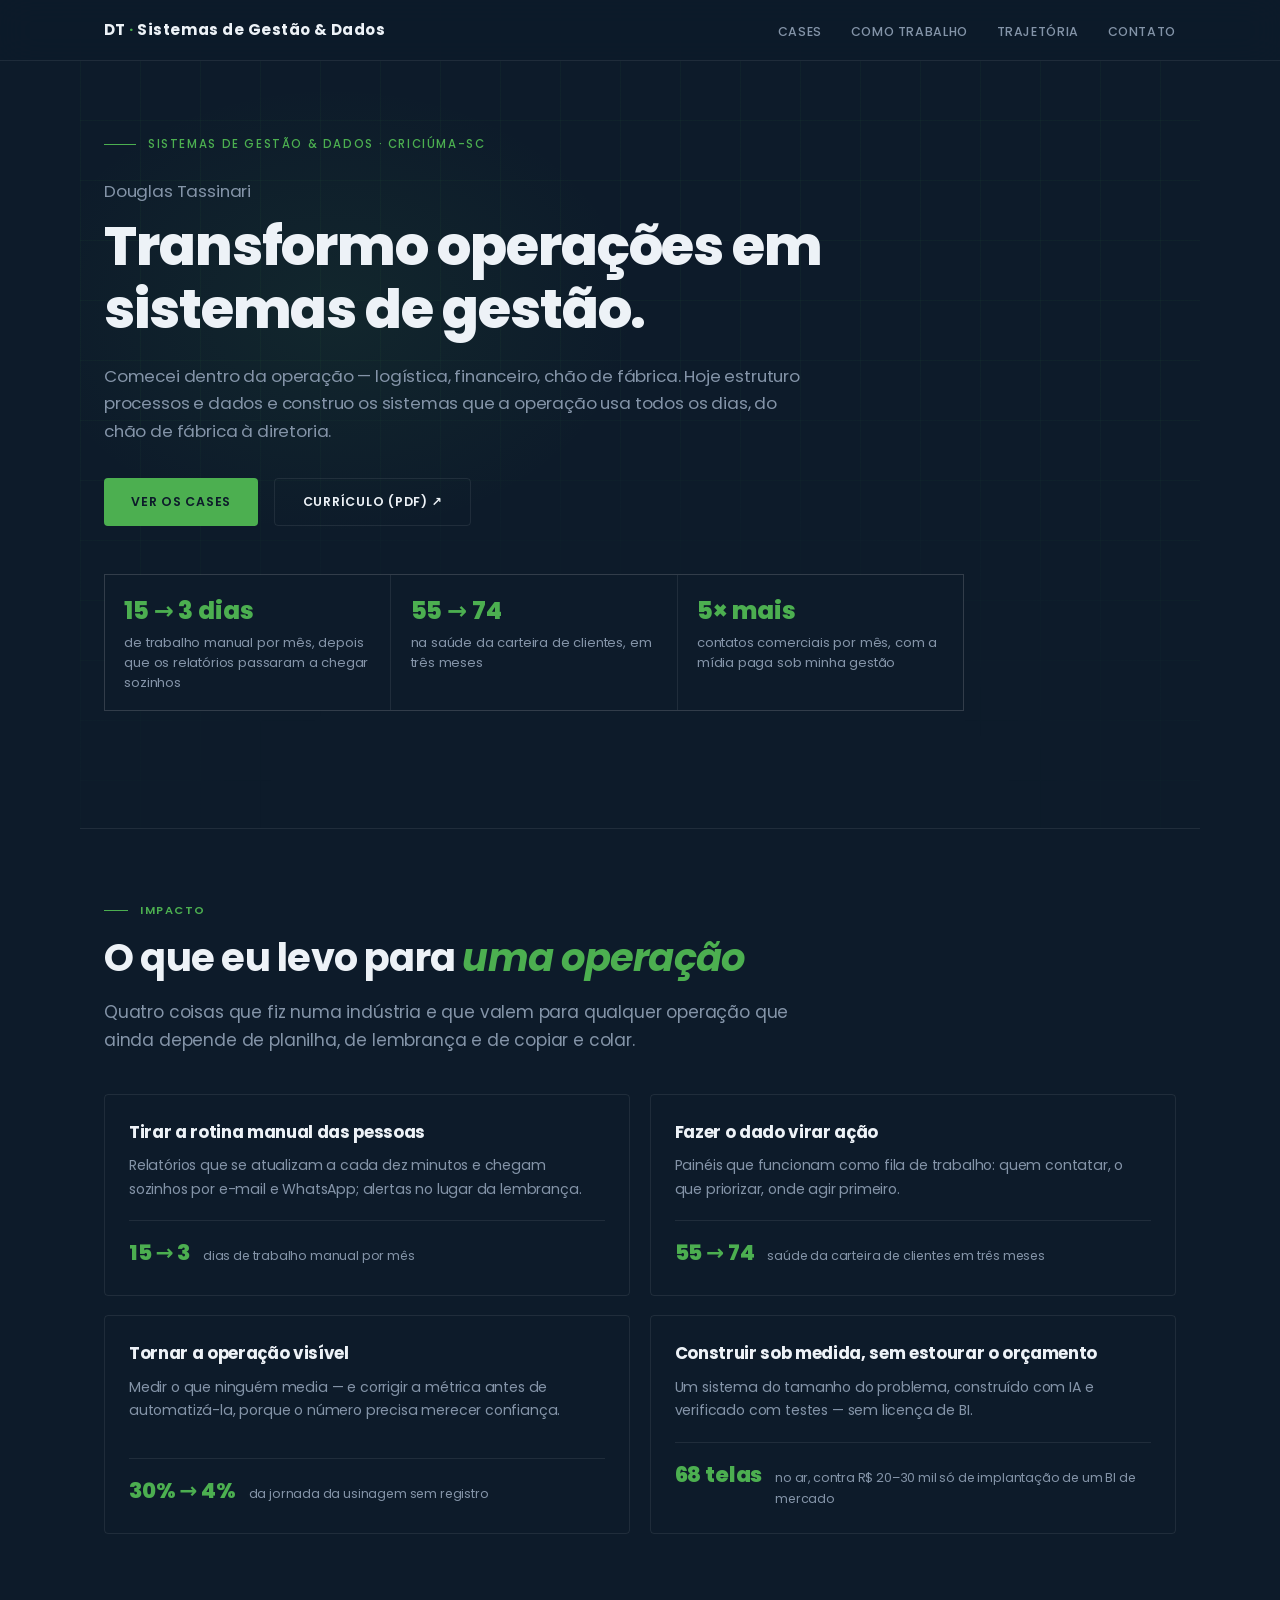
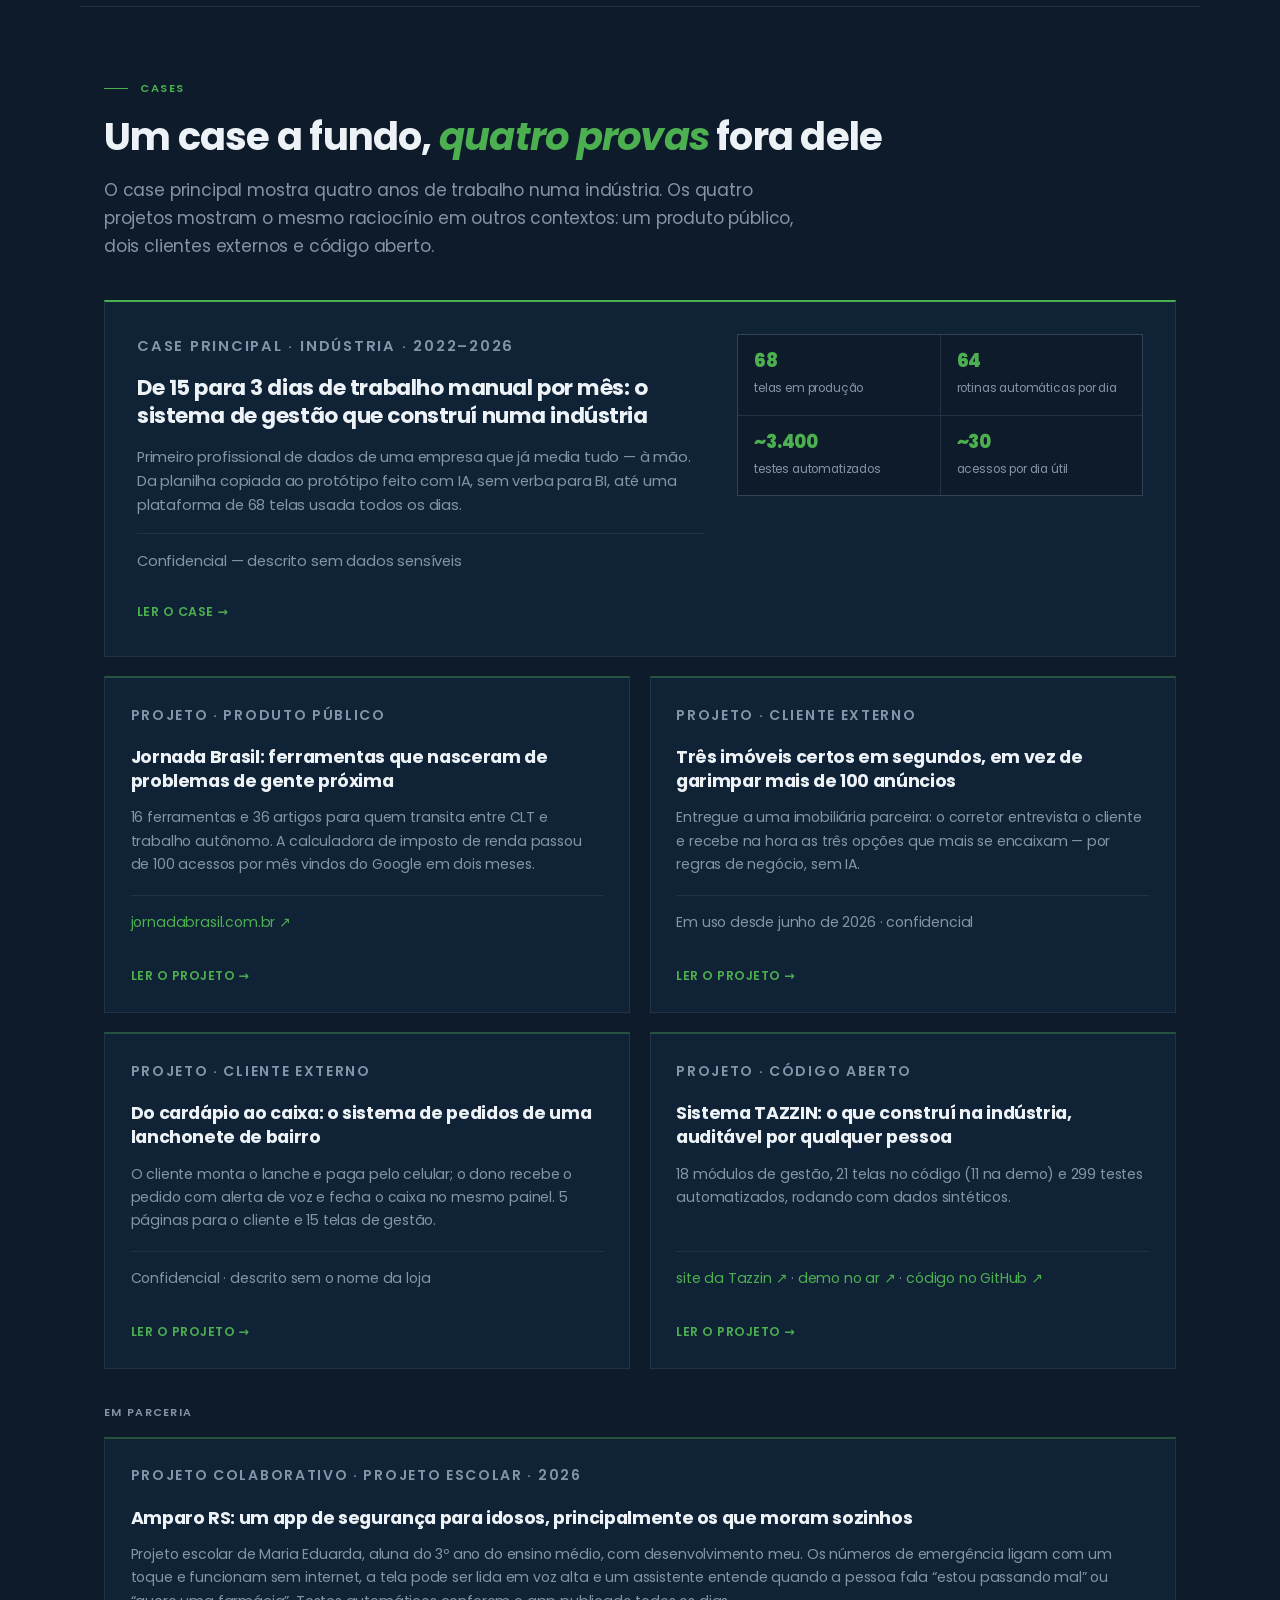
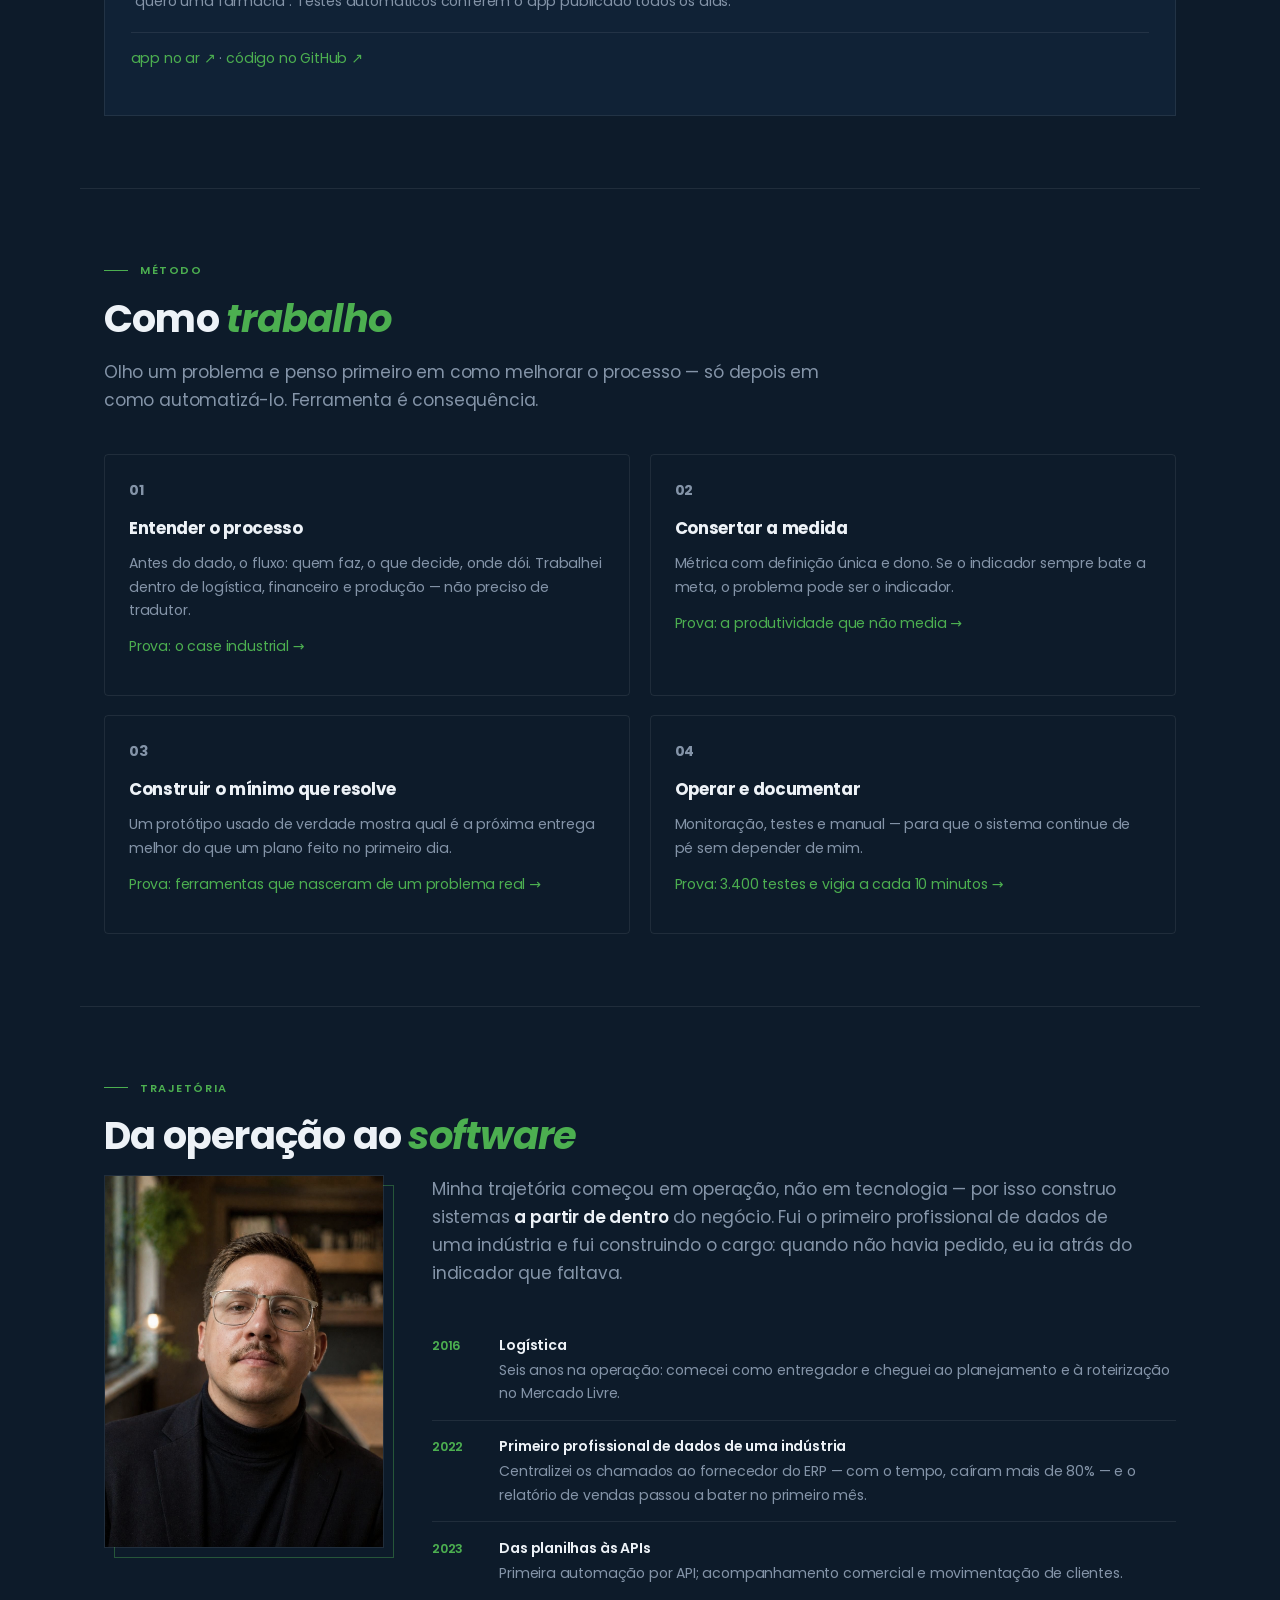
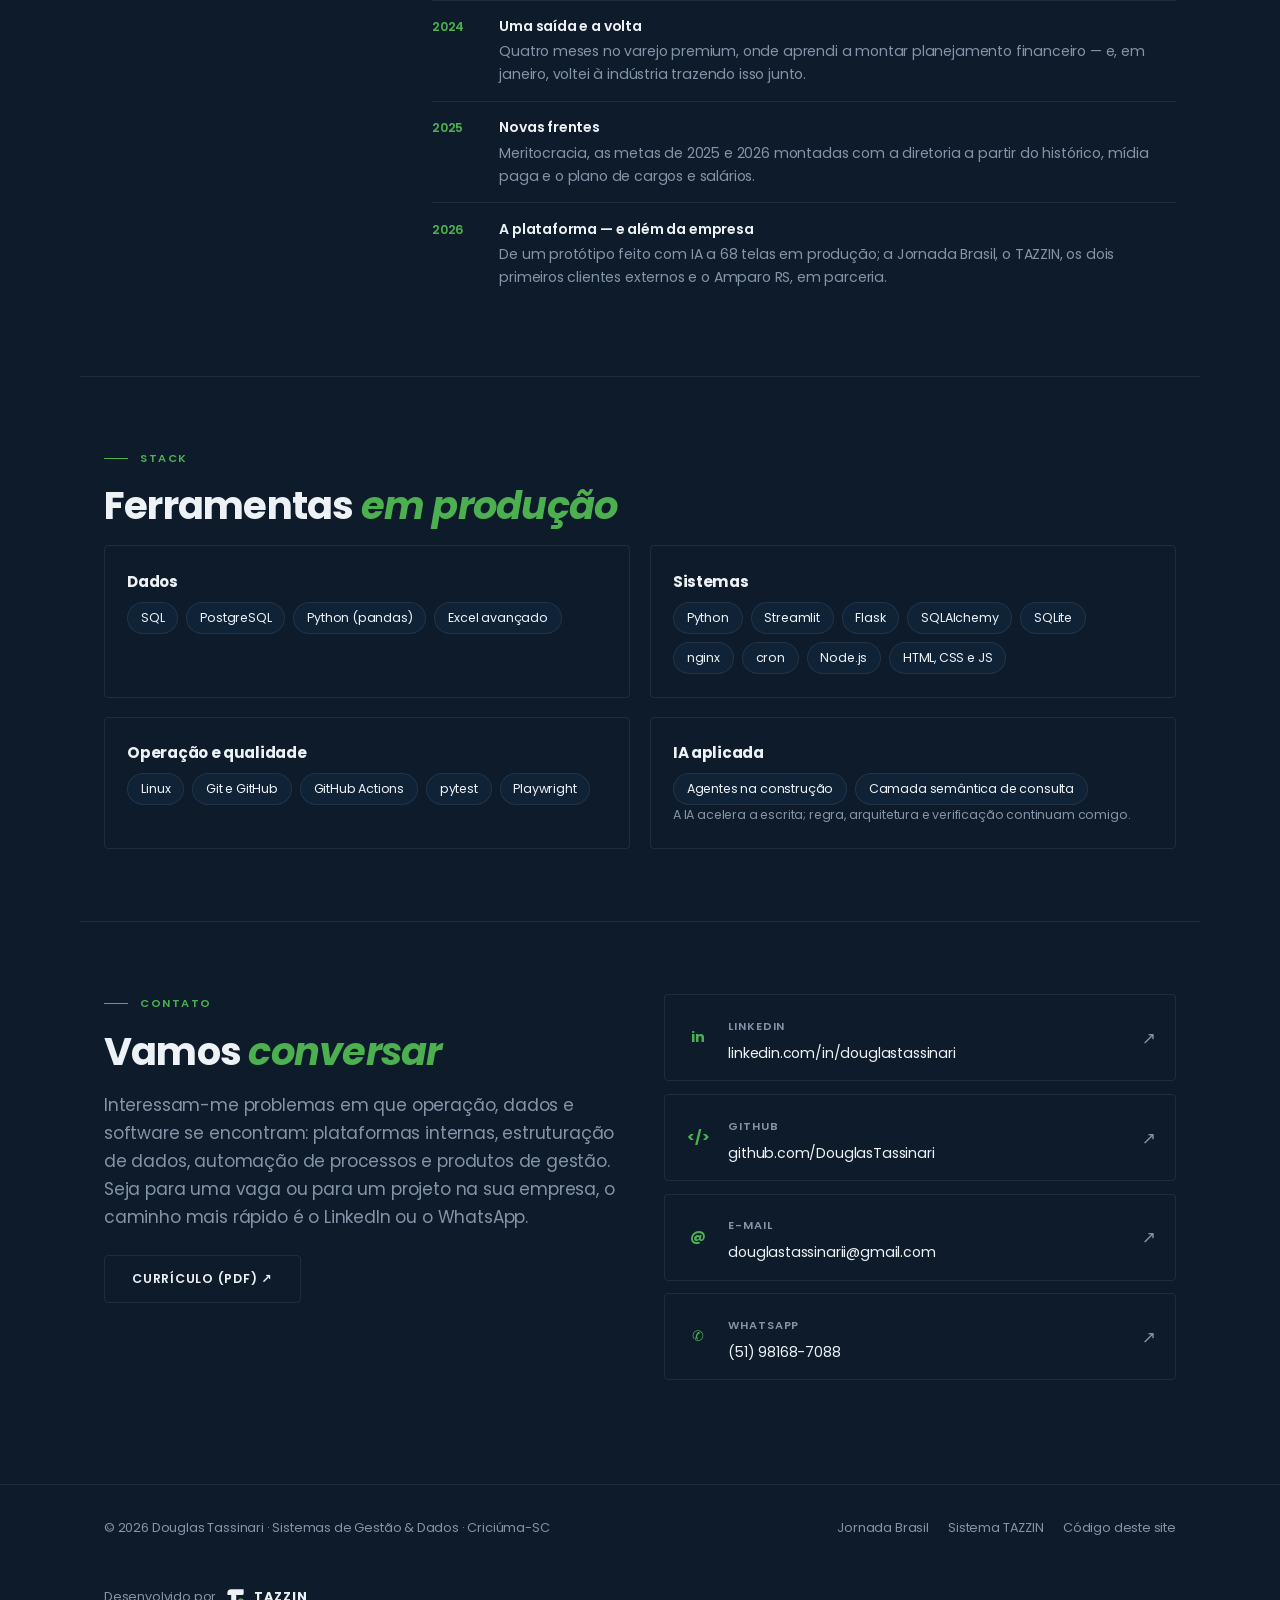
==== commit 14e22549: "Identidade visual Tazzin, link do site da Tazzin na amostra de módulos e selo Desenvolvido por Tazzi" ====
--- a/index.html
+++ b/index.html
@@ -14,9 +14,14 @@
 <meta property="og:locale" content="pt_BR">
 <meta name="twitter:card" content="summary_large_image">
 <link rel="icon" type="image/svg+xml" href="/favicon.svg">
+<link rel="apple-touch-icon" href="/apple-touch-icon.png">
+<link rel="manifest" href="/manifest.webmanifest">
+<meta name="theme-color" content="#0D1B2A">
+<meta name="apple-mobile-web-app-capable" content="yes">
+<meta name="apple-mobile-web-app-title" content="Douglas Tassinari">
 <link rel="preconnect" href="https://fonts.googleapis.com">
 <link rel="preconnect" href="https://fonts.gstatic.com" crossorigin>
-<link href="https://fonts.googleapis.com/css2?family=Inter:wght@400;500;600&family=Montserrat:wght@500;600;700;800&display=swap" rel="stylesheet">
+<link href="https://fonts.googleapis.com/css2?family=Poppins:wght@400;500;600;700;800&display=swap" rel="stylesheet">
 <link rel="stylesheet" href="/assets/css/style.css">
 <script type="application/ld+json">
 {
@@ -160,7 +165,7 @@
         <p class="case-kicker">Projeto · Código aberto</p>
         <h3><a href="/cases/tazzin/">Sistema TAZZIN: o que construí na indústria, auditável por qualquer pessoa</a></h3>
         <p>18 módulos de gestão, 21 telas no código (11 na demo) e 299 testes automatizados, rodando com dados sintéticos.</p>
-        <p class="case-meta"><a href="https://tazzin.streamlit.app" target="_blank" rel="noopener">demo no ar ↗</a> · <a href="https://github.com/DouglasTassinari/Tazzin" target="_blank" rel="noopener">código no GitHub ↗</a></p>
+        <p class="case-meta"><a href="https://douglastassinari.github.io/tazzin-site/" target="_blank" rel="noopener">site da Tazzin ↗</a> · <a href="https://tazzin.streamlit.app" target="_blank" rel="noopener">demo no ar ↗</a> · <a href="https://github.com/DouglasTassinari/tazzin-modulos" target="_blank" rel="noopener">código no GitHub ↗</a></p>
         <a class="case-link" href="/cases/tazzin/">Ler o projeto →</a>
       </article>
     </div>
@@ -309,10 +314,11 @@
     <span>© 2026 Douglas Tassinari · Sistemas de Gestão &amp; Dados · Criciúma-SC</span>
     <div class="footer-links">
       <a href="https://jornadabrasil.com.br" target="_blank" rel="noopener">Jornada Brasil</a>
-      <a href="https://github.com/DouglasTassinari/Tazzin" target="_blank" rel="noopener">Sistema TAZZIN</a>
+      <a href="https://github.com/DouglasTassinari/tazzin-modulos" target="_blank" rel="noopener">Sistema TAZZIN</a>
       <a href="https://github.com/DouglasTassinari/douglastassinari.github.io" target="_blank" rel="noopener">Código deste site</a>
     </div>
   </div>
+  <div class="footer-credit">Desenvolvido por <a class="tz" href="https://douglastassinari.github.io/tazzin-site/" target="_blank" rel="noopener" aria-label="Tazzin"><svg class="tz-mark" viewBox="0 0 100 100" aria-hidden="true" focusable="false"><path fill="currentColor" d="M30 18H80Q82 18 82 20V35Q82 42 75 42H51V74Q51 82 43 82H38Q30 82 30 74V42H16Q14 42 14 40V34Q14 18 30 18Z"/><rect x="59" y="56" width="23" height="26" rx="8" fill="#4CAF50"/></svg><b>TAZZIN</b></a></div>
 </footer>
 
 <script src="/assets/js/main.js" defer></script>
--- a/assets/css/style.css
+++ b/assets/css/style.css
@@ -1,24 +1,24 @@
 /* ==========================================================================
    douglastassinari.github.io — design system
-   Identidade preservada do site original: fundo escuro, azul #4A9FD4,
-   Inter (texto) + Montserrat (títulos). Uma folha única para todas as páginas.
+   Identidade visual Tazzin: fundo azul-marinho, verde #4CAF50,
+   Poppins. Uma folha única para todas as páginas.
    ========================================================================== */
 
 /* --- Tokens ------------------------------------------------------------- */
 :root {
-  --bg: #0A0E14;
-  --bg-2: #0F1520;
-  --bg-3: #151D2B;
-  --card: #0D1319;
+  --bg: #0D1B2A;
+  --bg-2: #13263A;
+  --bg-3: #1A3048;
+  --card: #102236;
   --border: rgba(255, 255, 255, 0.08);
-  --accent: #4A9FD4;
-  --accent-bright: #6DB8E8;
-  --accent-dim: rgba(74, 159, 212, 0.35);
+  --accent: #4CAF50;
+  --accent-bright: #7BD17F;
+  --accent-dim: rgba(76, 175, 80, 0.35);
   --text: #EDF2F7;
   --muted: #8494A8; /* clareado em relação ao original para contraste AA */
   --max-width: 1120px;
-  --font-body: 'Inter', system-ui, sans-serif;
-  --font-display: 'Montserrat', 'Inter', system-ui, sans-serif;
+  --font-body: 'Poppins', system-ui, sans-serif;
+  --font-display: 'Montserrat', 'Poppins', system-ui, sans-serif;
 }
 
 /* --- Base ---------------------------------------------------------------- */
@@ -94,7 +94,7 @@
   position: fixed;
   inset: 0 0 auto 0;
   z-index: 100;
-  background: rgba(10, 14, 20, 0.92);
+  background: rgba(13, 27, 42, 0.92);
   backdrop-filter: blur(18px);
   border-bottom: 1px solid var(--border);
 }
@@ -218,8 +218,8 @@
   position: absolute;
   inset: 0;
   background-image:
-    linear-gradient(rgba(74, 159, 212, 0.05) 1px, transparent 1px),
-    linear-gradient(90deg, rgba(74, 159, 212, 0.05) 1px, transparent 1px);
+    linear-gradient(rgba(76, 175, 80, 0.05) 1px, transparent 1px),
+    linear-gradient(90deg, rgba(76, 175, 80, 0.05) 1px, transparent 1px);
   background-size: 60px 60px;
   mask-image: radial-gradient(ellipse 80% 60% at 50% 100%, transparent 40%, black 100%);
   pointer-events: none;
@@ -231,7 +231,7 @@
   left: -5%;
   width: 55%;
   height: 55%;
-  background: radial-gradient(ellipse, rgba(74, 159, 212, 0.08) 0%, transparent 70%);
+  background: radial-gradient(ellipse, rgba(76, 175, 80, 0.08) 0%, transparent 70%);
   pointer-events: none;
 }
 
@@ -1071,3 +1071,9 @@
   .antes-depois { grid-template-columns: 1fr; }
   .evolucao { grid-template-columns: 1fr; }
 }
+
+/* Crédito Tazzin no rodapé */
+.footer-credit { max-width: var(--max-width); margin: 0.9rem auto 0; padding: 0 1.5rem; font-size: 0.8rem; color: var(--muted); display: flex; align-items: center; gap: 0.5rem; }
+.site-footer .tz { display: inline-flex; align-items: center; gap: 0.35rem; color: var(--text); font-weight: 700; letter-spacing: 0.08em; }
+.site-footer .tz:hover { color: var(--accent); }
+.tz-mark { width: 1.5rem; height: 1.5rem; }
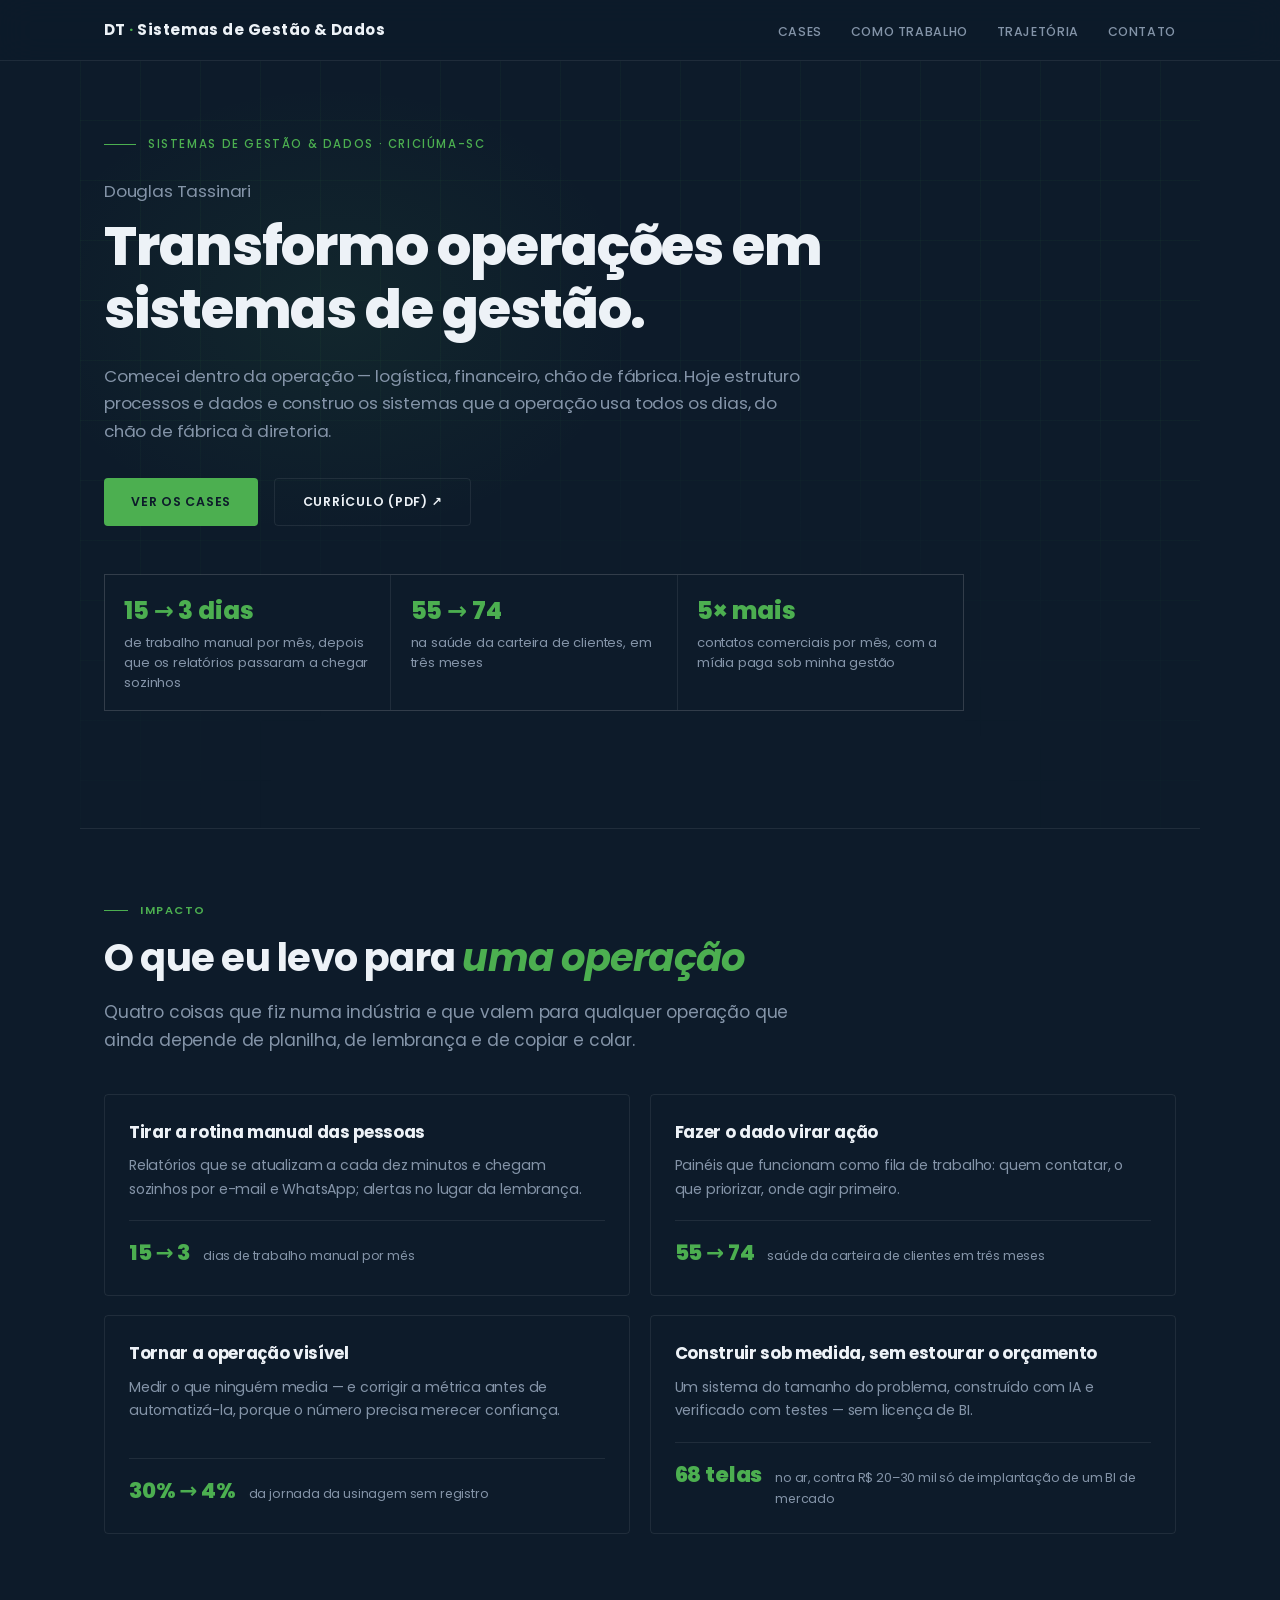
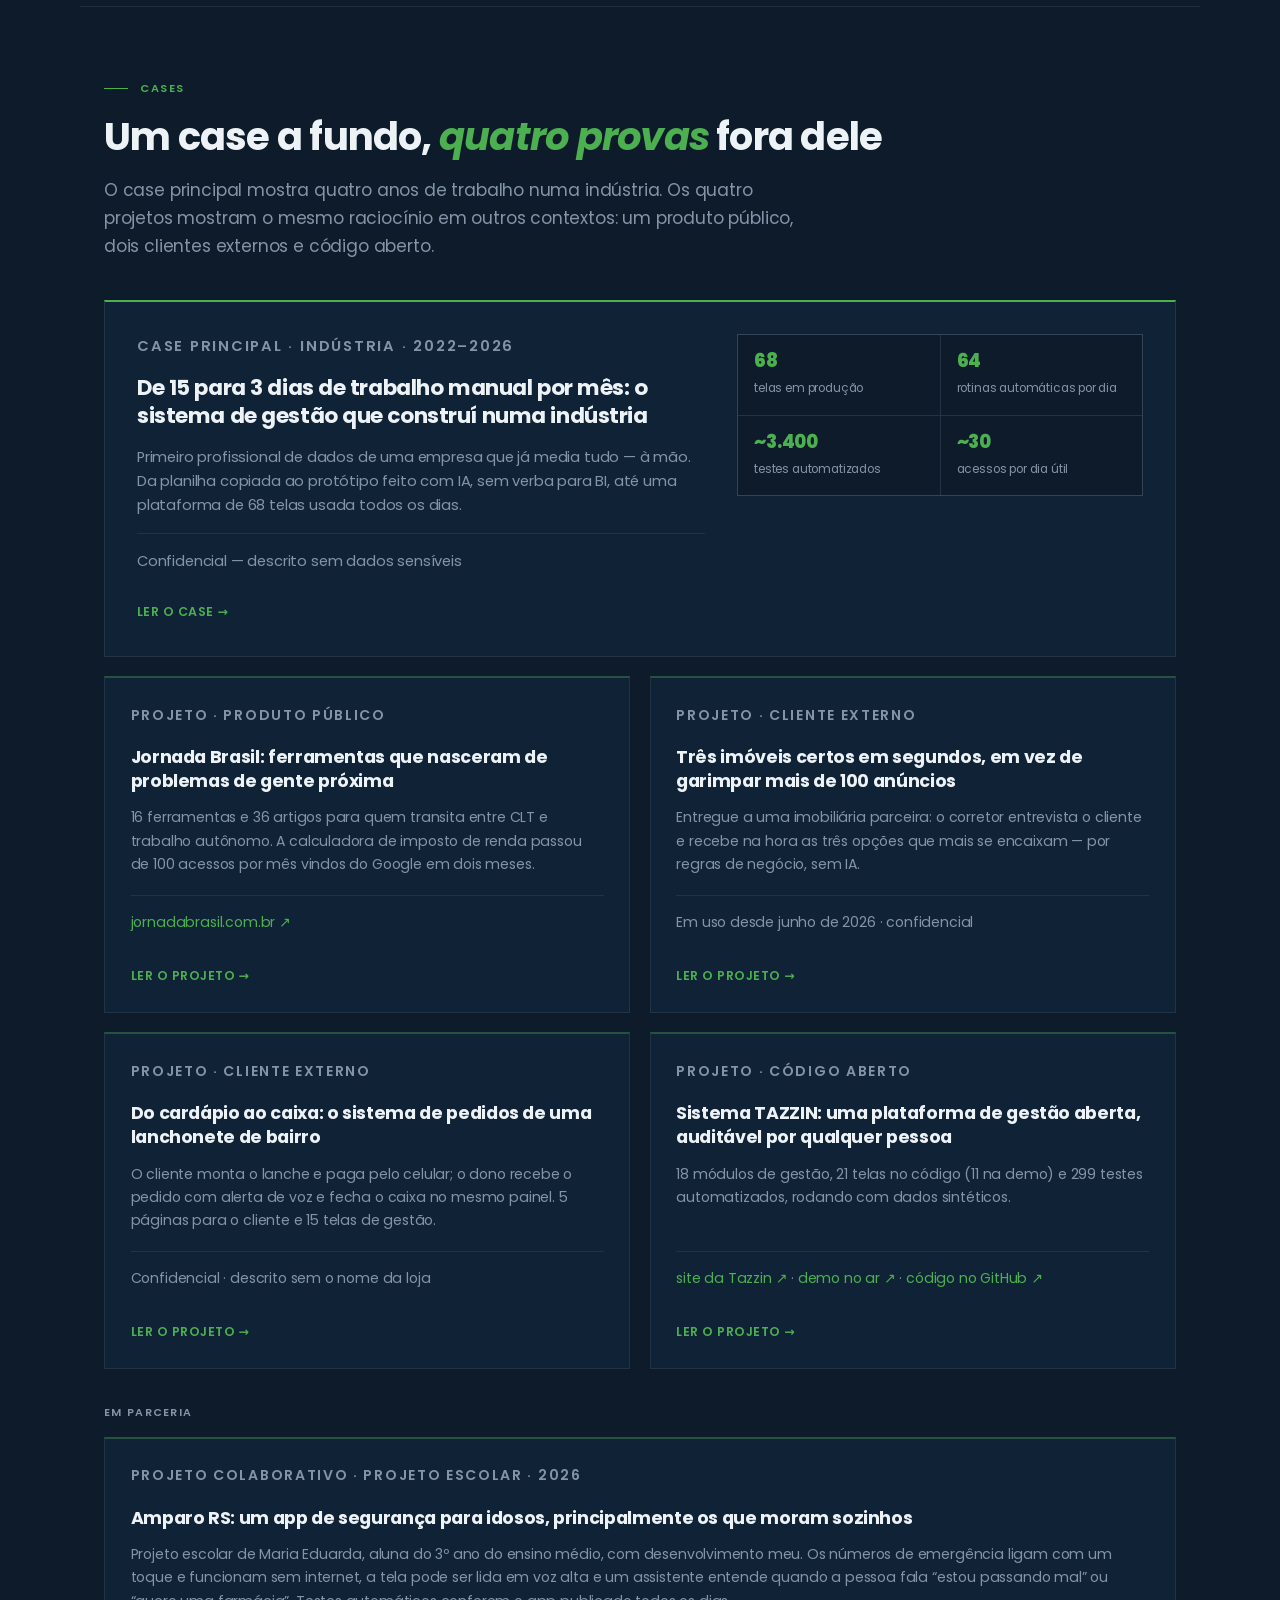
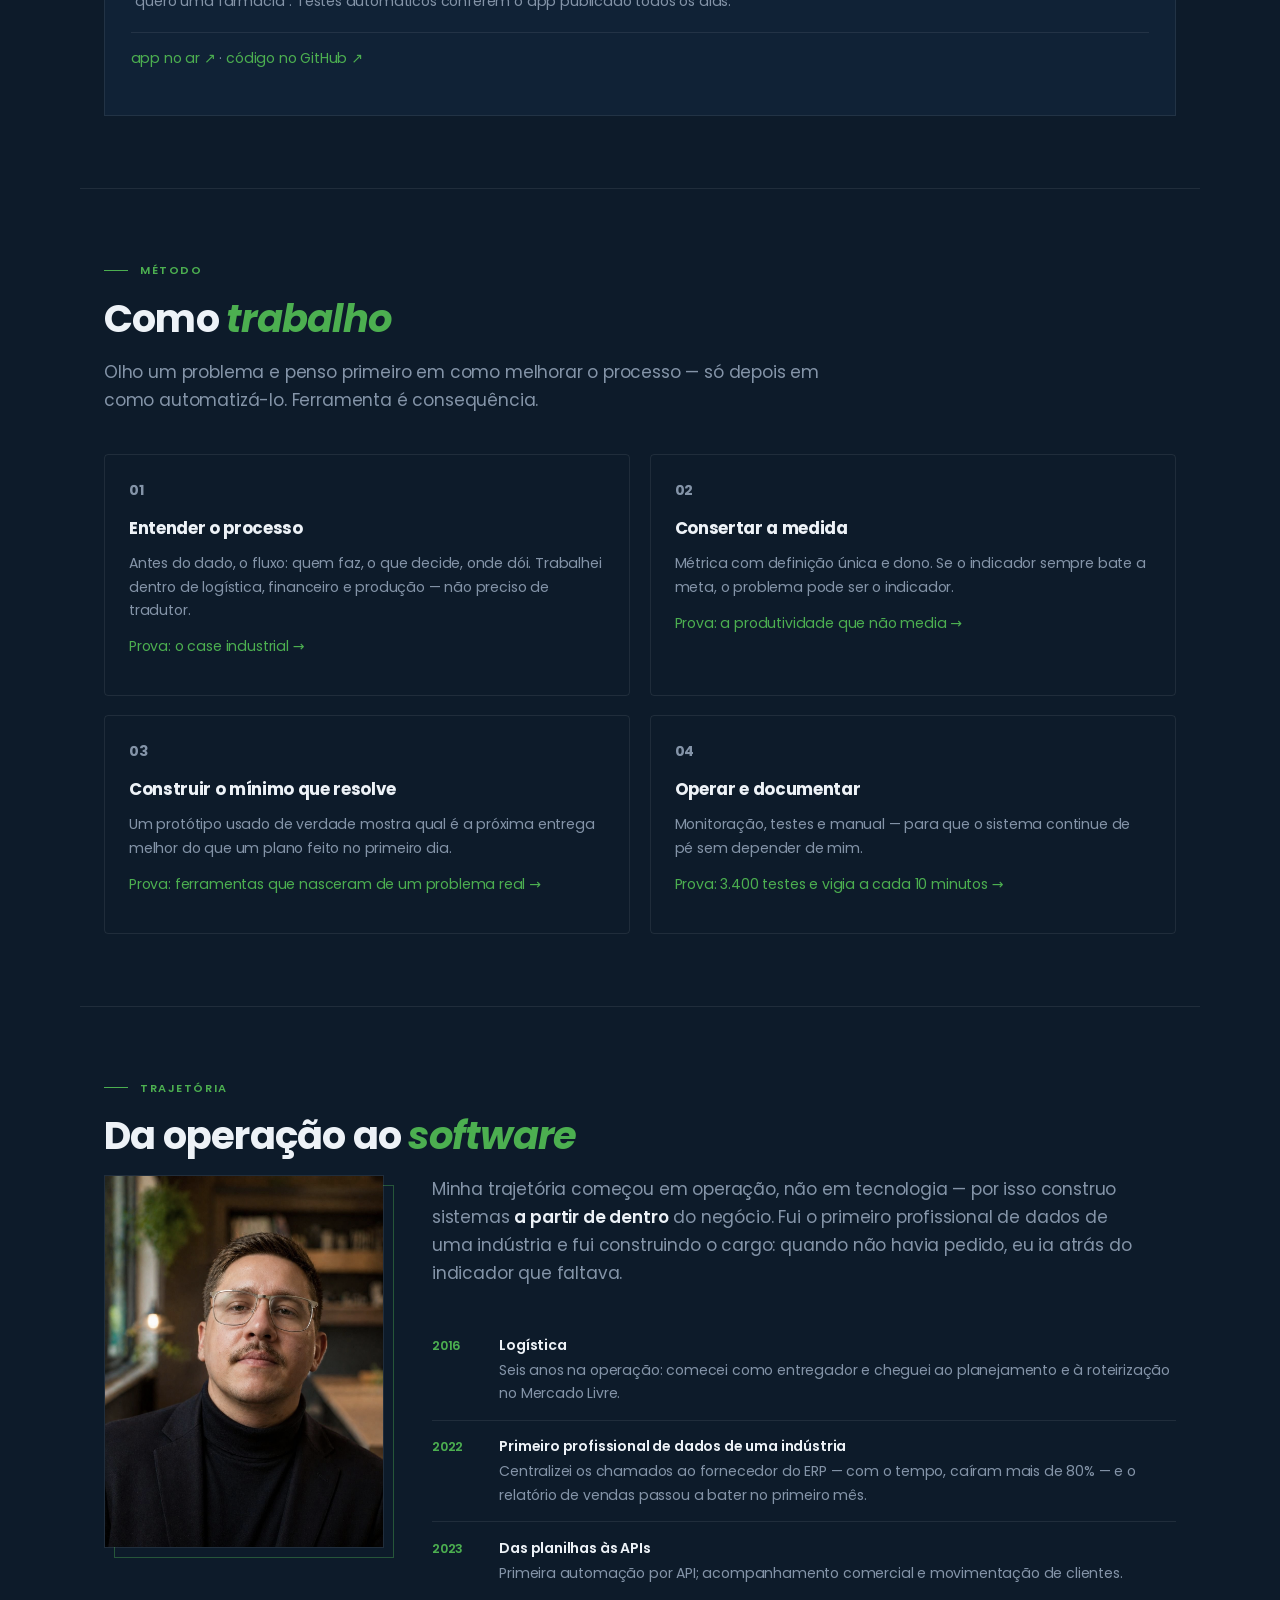
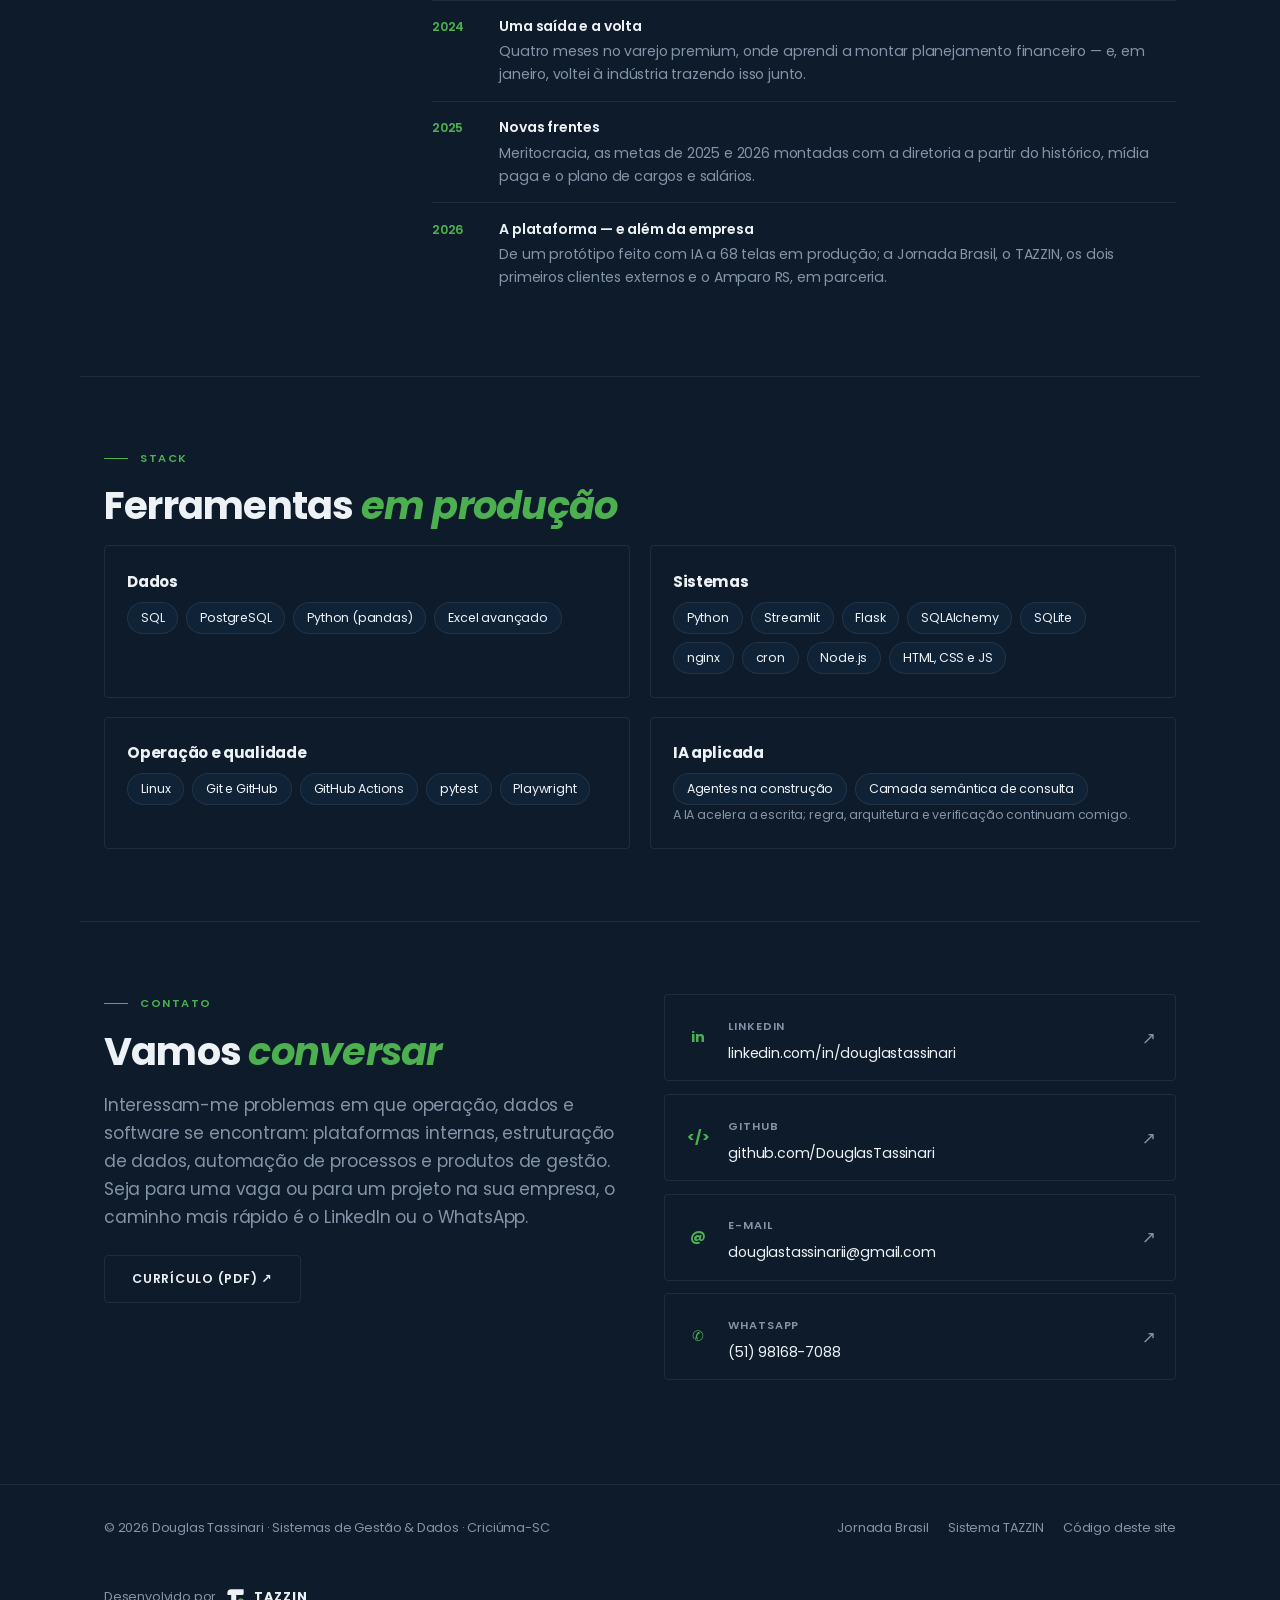
==== commit 70a265a6: "Textos: separar a Tazzin da plataforma da empresa onde o Douglas trabalha Co-Authored-By: Claude Son" ====
--- a/index.html
+++ b/index.html
@@ -10,9 +10,13 @@
 <meta property="og:url" content="https://douglastassinari.github.io/">
 <meta property="og:title" content="Douglas Tassinari · Sistemas de Gestão & Dados">
 <meta property="og:description" content="Transformo operações em sistemas de gestão — com os números de antes e depois, um produto no ar, dois clientes externos e código aberto.">
-<meta property="og:image" content="https://douglastassinari.github.io/assets/img/og-cover.png">
+<meta property="og:image" content="https://douglastassinari.github.io/assets/img/og-cover.png?v=20261109">
+<meta property="og:image:width" content="1200">
+<meta property="og:image:height" content="630">
+<meta property="og:image:alt" content="Douglas Tassinari: sistemas de gestão e dados">
 <meta property="og:locale" content="pt_BR">
 <meta name="twitter:card" content="summary_large_image">
+<meta name="twitter:image" content="https://douglastassinari.github.io/assets/img/og-cover.png?v=20261109">
 <link rel="icon" type="image/svg+xml" href="/favicon.svg">
 <link rel="apple-touch-icon" href="/apple-touch-icon.png">
 <link rel="manifest" href="/manifest.webmanifest">
@@ -163,7 +167,7 @@
 
       <article class="case-card">
         <p class="case-kicker">Projeto · Código aberto</p>
-        <h3><a href="/cases/tazzin/">Sistema TAZZIN: o que construí na indústria, auditável por qualquer pessoa</a></h3>
+        <h3><a href="/cases/tazzin/">Sistema TAZZIN: uma plataforma de gestão aberta, auditável por qualquer pessoa</a></h3>
         <p>18 módulos de gestão, 21 telas no código (11 na demo) e 299 testes automatizados, rodando com dados sintéticos.</p>
         <p class="case-meta"><a href="https://douglastassinari.github.io/tazzin-site/" target="_blank" rel="noopener">site da Tazzin ↗</a> · <a href="https://tazzin.streamlit.app" target="_blank" rel="noopener">demo no ar ↗</a> · <a href="https://github.com/DouglasTassinari/tazzin-modulos" target="_blank" rel="noopener">código no GitHub ↗</a></p>
         <a class="case-link" href="/cases/tazzin/">Ler o projeto →</a>
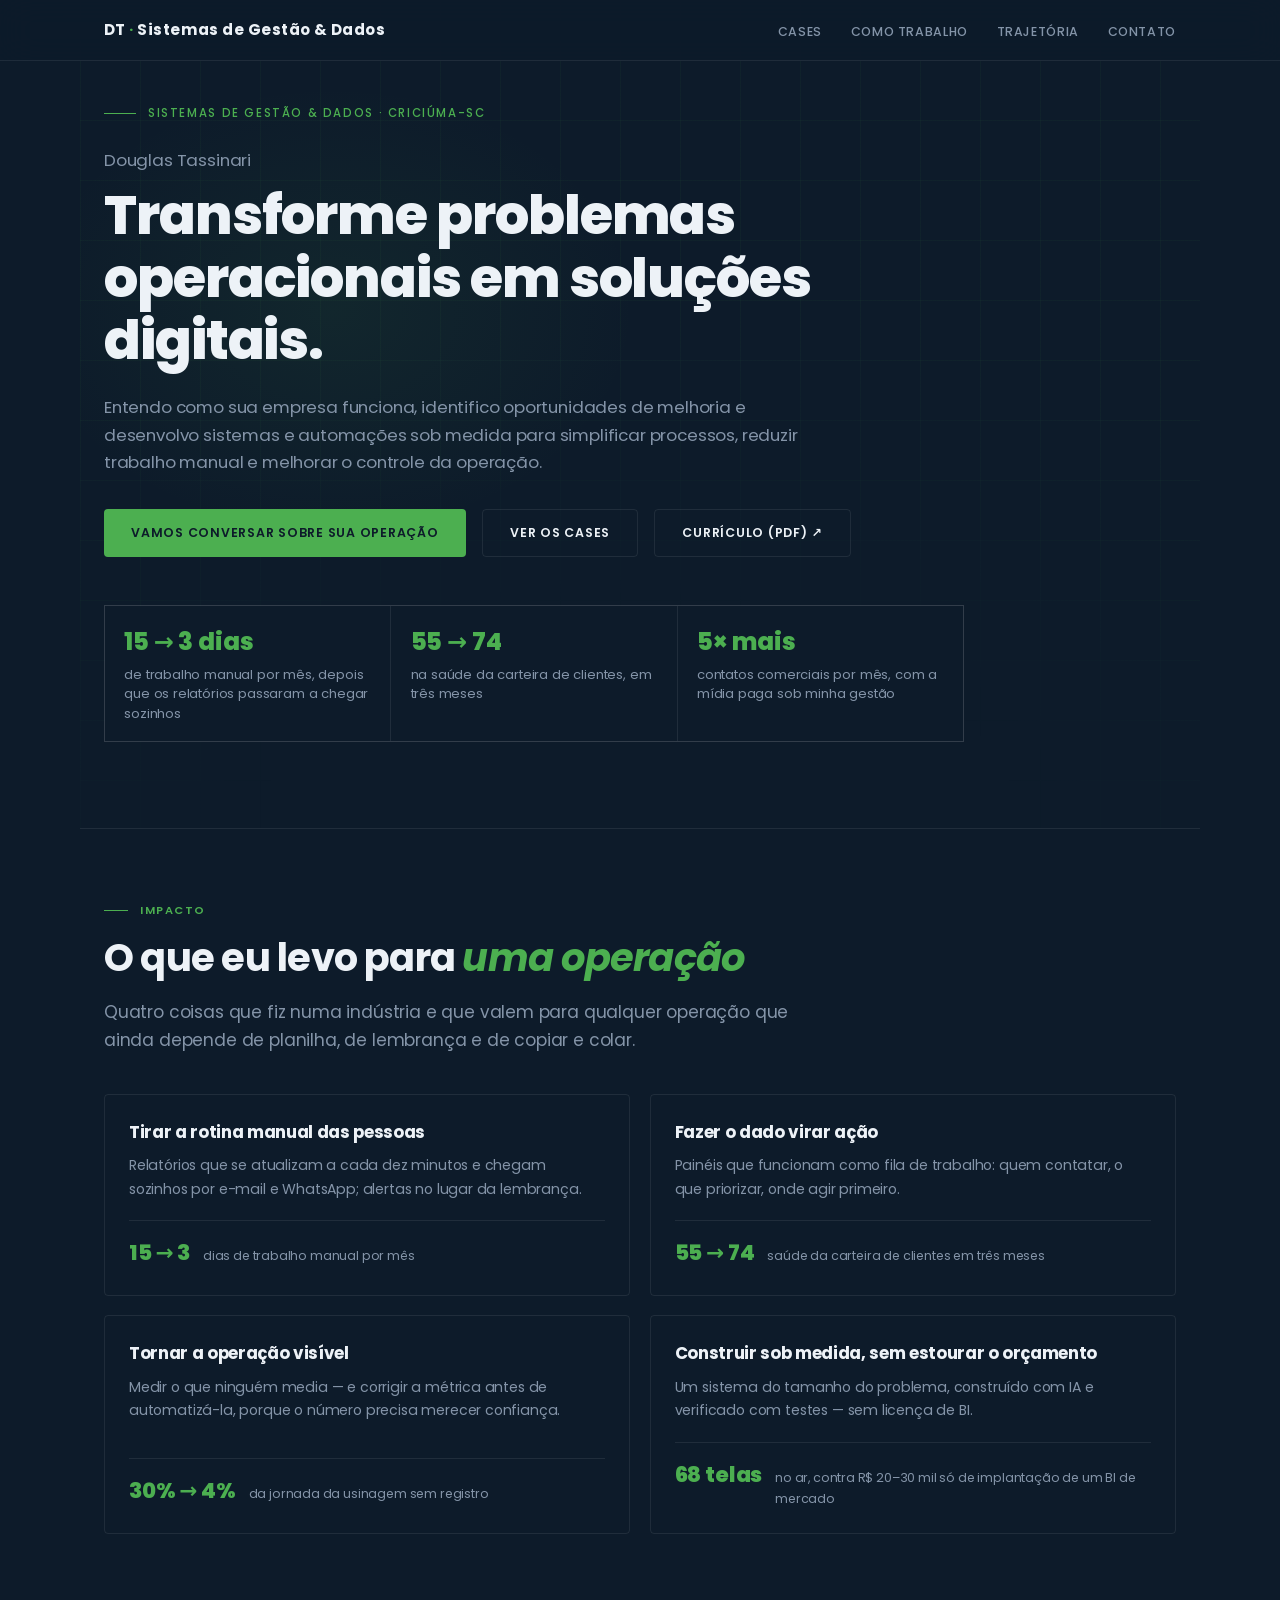
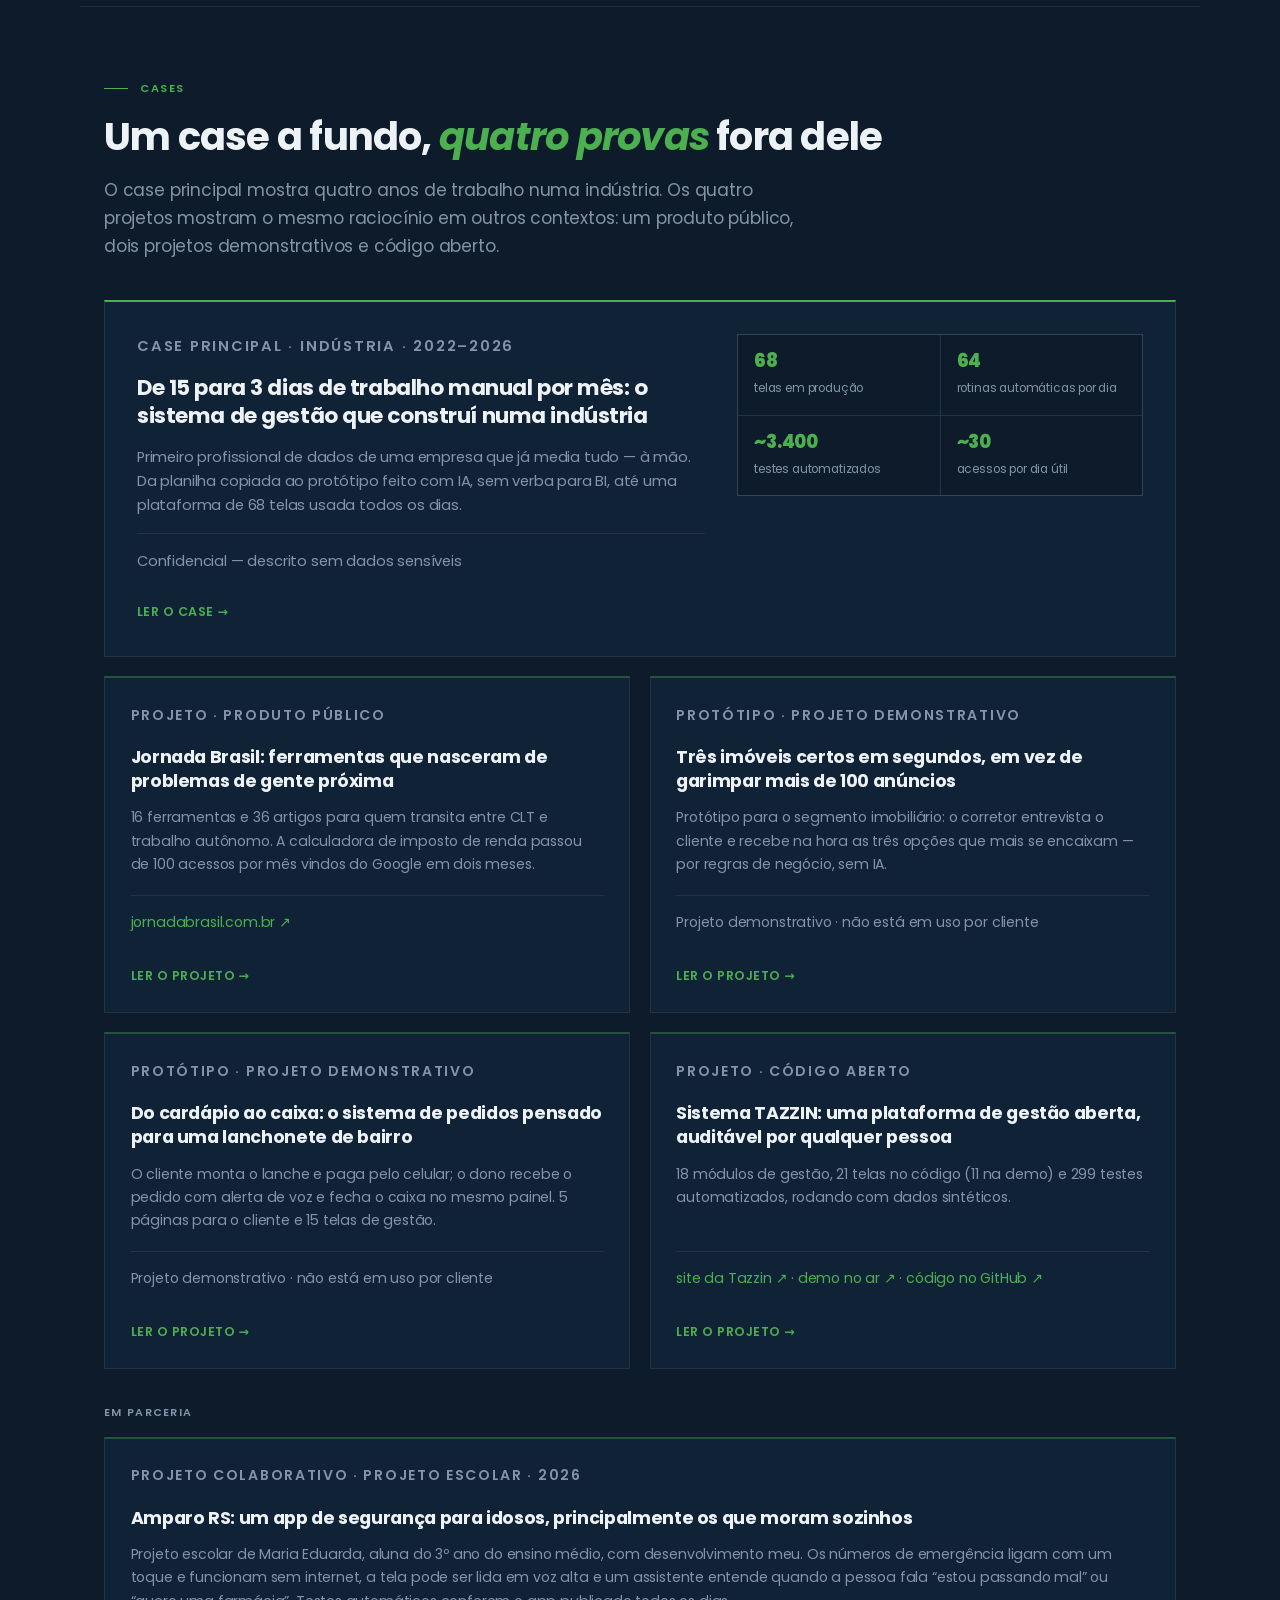
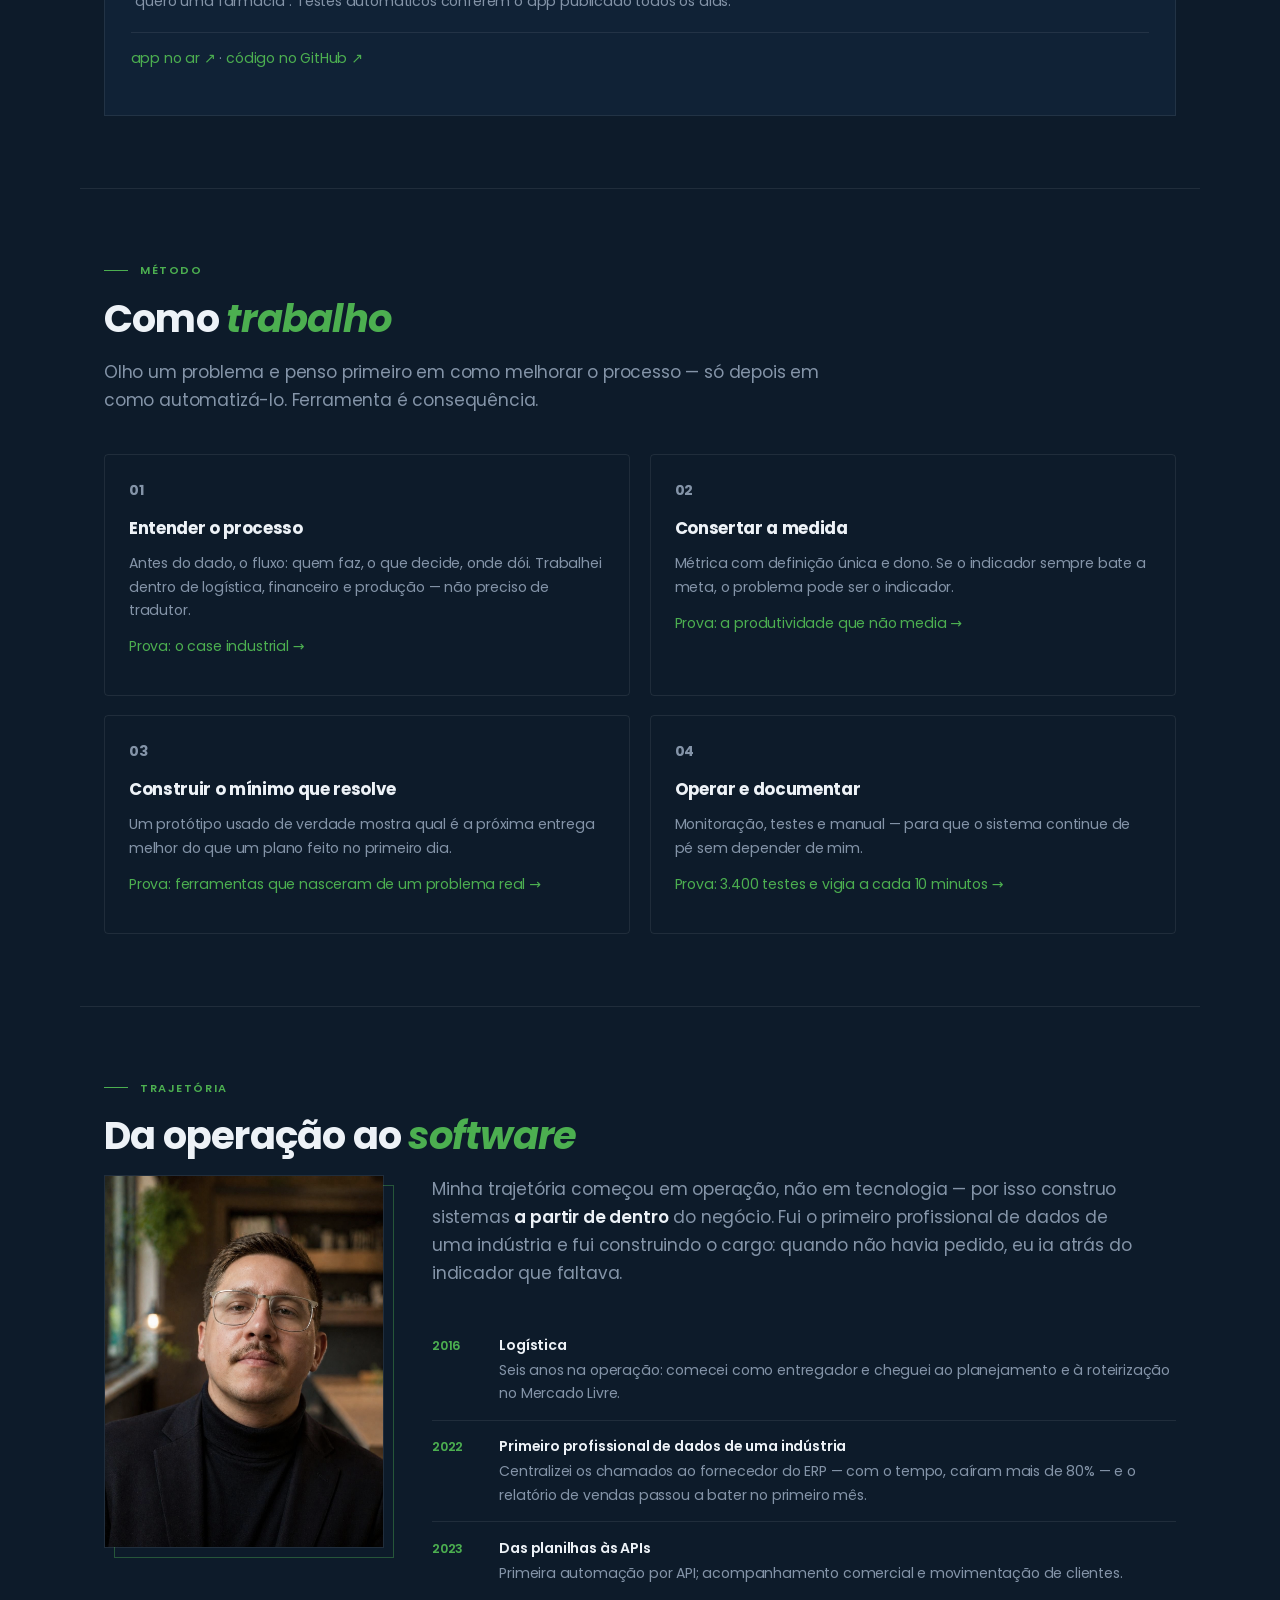
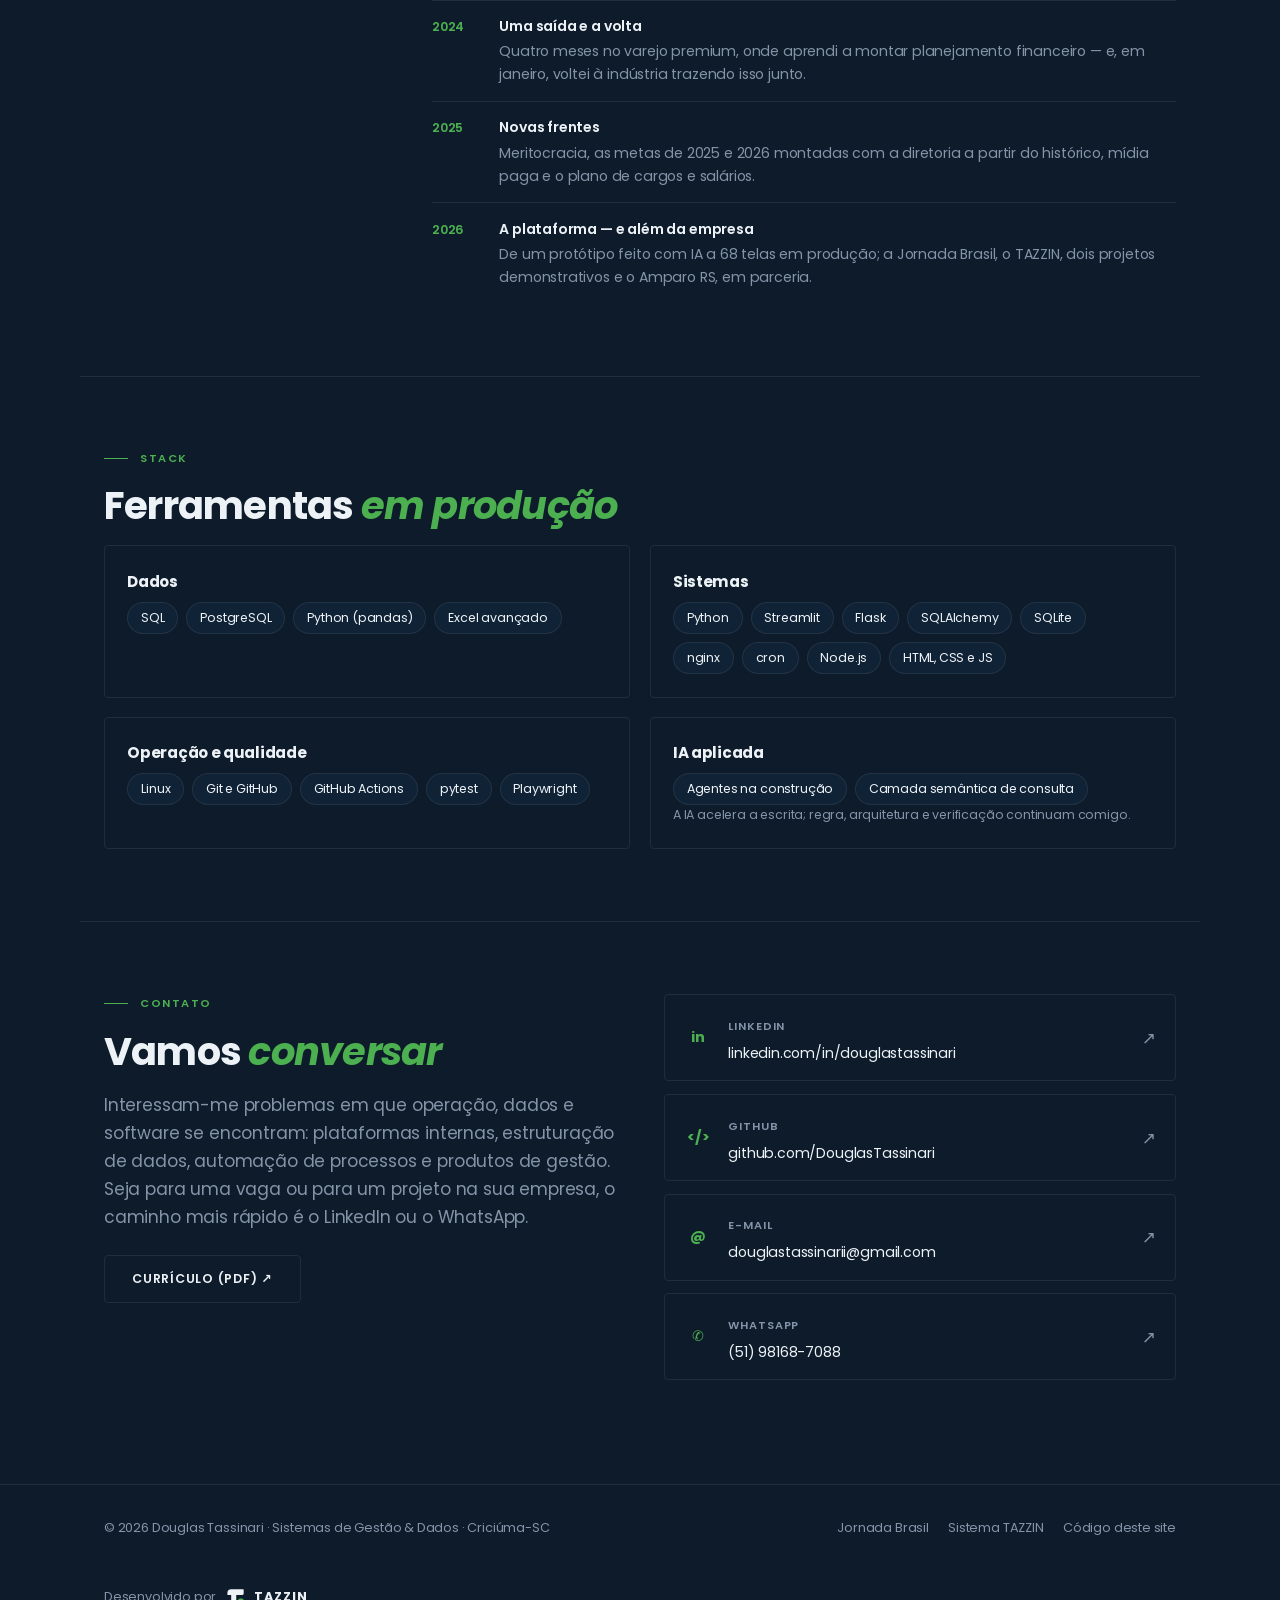
==== commit cefb0764: "Topo voltado a cliente e projetos imobiliária/lanchonete marcados como demonstrativos" ====
--- a/index.html
+++ b/index.html
@@ -9,7 +9,7 @@
 <meta property="og:type" content="website">
 <meta property="og:url" content="https://douglastassinari.github.io/">
 <meta property="og:title" content="Douglas Tassinari · Sistemas de Gestão & Dados">
-<meta property="og:description" content="Transformo operações em sistemas de gestão — com os números de antes e depois, um produto no ar, dois clientes externos e código aberto.">
+<meta property="og:description" content="Transformo operações em sistemas de gestão — com os números de antes e depois, um produto no ar, dois projetos demonstrativos e código aberto.">
 <meta property="og:image" content="https://douglastassinari.github.io/assets/img/og-cover.png?v=20261109">
 <meta property="og:image:width" content="1200">
 <meta property="og:image:height" content="630">
@@ -70,10 +70,10 @@
     <div class="hero-content">
       <p class="hero-tag">Sistemas de Gestão &amp; Dados · Criciúma-SC</p>
       <p class="hero-nome">Douglas Tassinari</p>
-      <h1>Transformo operações em sistemas de gestão.</h1>
-      <p class="hero-sub">Comecei dentro da operação — logística, financeiro, chão de fábrica. Hoje estruturo processos e dados e construo os sistemas que a operação usa todos os dias, do chão de fábrica à diretoria.</p>
+      <h1>Transforme problemas operacionais em soluções digitais.</h1>
+      <p class="hero-sub">Entendo como sua empresa funciona, identifico oportunidades de melhoria e desenvolvo sistemas e automações sob medida para simplificar processos, reduzir trabalho manual e melhorar o controle da operação.</p>
       <div class="hero-ctas">
-        <a href="#cases" class="btn btn-primary">Ver os cases</a>
+        <a href="#contato" class="btn btn-primary">Vamos conversar sobre sua operação</a> <a href="#cases" class="btn btn-outline">Ver os cases</a>
         <a href="/Profile.pdf" target="_blank" rel="noopener" class="btn btn-outline">Currículo (PDF) ↗</a>
       </div>
       <ul class="hero-provas hero-provas--numeros">
@@ -122,7 +122,7 @@
   <section id="cases">
     <div class="section-label">Cases</div>
     <h2>Um case a fundo, <em>quatro provas</em> fora dele</h2>
-    <p class="section-intro">O case principal mostra quatro anos de trabalho numa indústria. Os quatro projetos mostram o mesmo raciocínio em outros contextos: um produto público, dois clientes externos e código aberto.</p>
+    <p class="section-intro">O case principal mostra quatro anos de trabalho numa indústria. Os quatro projetos mostram o mesmo raciocínio em outros contextos: um produto público, dois projetos demonstrativos e código aberto.</p>
 
     <article class="work-featured fade-in">
       <div>
@@ -150,18 +150,18 @@
       </article>
 
       <article class="case-card">
-        <p class="case-kicker">Projeto · Cliente externo</p>
+        <p class="case-kicker">Protótipo · Projeto demonstrativo</p>
         <h3><a href="/cases/recomendacao-imoveis/">Três imóveis certos em segundos, em vez de garimpar mais de 100 anúncios</a></h3>
-        <p>Entregue a uma imobiliária parceira: o corretor entrevista o cliente e recebe na hora as três opções que mais se encaixam — por regras de negócio, sem IA.</p>
-        <p class="case-meta">Em uso desde junho de 2026 · confidencial</p>
+        <p>Protótipo para o segmento imobiliário: o corretor entrevista o cliente e recebe na hora as três opções que mais se encaixam — por regras de negócio, sem IA.</p>
+        <p class="case-meta">Projeto demonstrativo · não está em uso por cliente</p>
         <a class="case-link" href="/cases/recomendacao-imoveis/">Ler o projeto →</a>
       </article>
 
       <article class="case-card">
-        <p class="case-kicker">Projeto · Cliente externo</p>
-        <h3><a href="/cases/delivery-lanchonete/">Do cardápio ao caixa: o sistema de pedidos de uma lanchonete de bairro</a></h3>
+        <p class="case-kicker">Protótipo · Projeto demonstrativo</p>
+        <h3><a href="/cases/delivery-lanchonete/">Do cardápio ao caixa: o sistema de pedidos pensado para uma lanchonete de bairro</a></h3>
         <p>O cliente monta o lanche e paga pelo celular; o dono recebe o pedido com alerta de voz e fecha o caixa no mesmo painel. 5 páginas para o cliente e 15 telas de gestão.</p>
-        <p class="case-meta">Confidencial · descrito sem o nome da loja</p>
+        <p class="case-meta">Projeto demonstrativo · não está em uso por cliente</p>
         <a class="case-link" href="/cases/delivery-lanchonete/">Ler o projeto →</a>
       </article>
 
@@ -241,7 +241,7 @@
           <li class="tl-item"><span class="tl-year">2023</span><div class="tl-content"><strong>Das planilhas às APIs</strong>Primeira automação por API; acompanhamento comercial e movimentação de clientes.</div></li>
           <li class="tl-item"><span class="tl-year">2024</span><div class="tl-content"><strong>Uma saída e a volta</strong>Quatro meses no varejo premium, onde aprendi a montar planejamento financeiro — e, em janeiro, voltei à indústria trazendo isso junto.</div></li>
           <li class="tl-item"><span class="tl-year">2025</span><div class="tl-content"><strong>Novas frentes</strong>Meritocracia, as metas de 2025 e 2026 montadas com a diretoria a partir do histórico, mídia paga e o plano de cargos e salários.</div></li>
-          <li class="tl-item"><span class="tl-year">2026</span><div class="tl-content"><strong>A plataforma — e além da empresa</strong>De um protótipo feito com IA a 68 telas em produção; a Jornada Brasil, o TAZZIN, os dois primeiros clientes externos e o Amparo RS, em parceria.</div></li>
+          <li class="tl-item"><span class="tl-year">2026</span><div class="tl-content"><strong>A plataforma — e além da empresa</strong>De um protótipo feito com IA a 68 telas em produção; a Jornada Brasil, o TAZZIN, dois projetos demonstrativos e o Amparo RS, em parceria.</div></li>
         </ul>
       </div>
     </div>
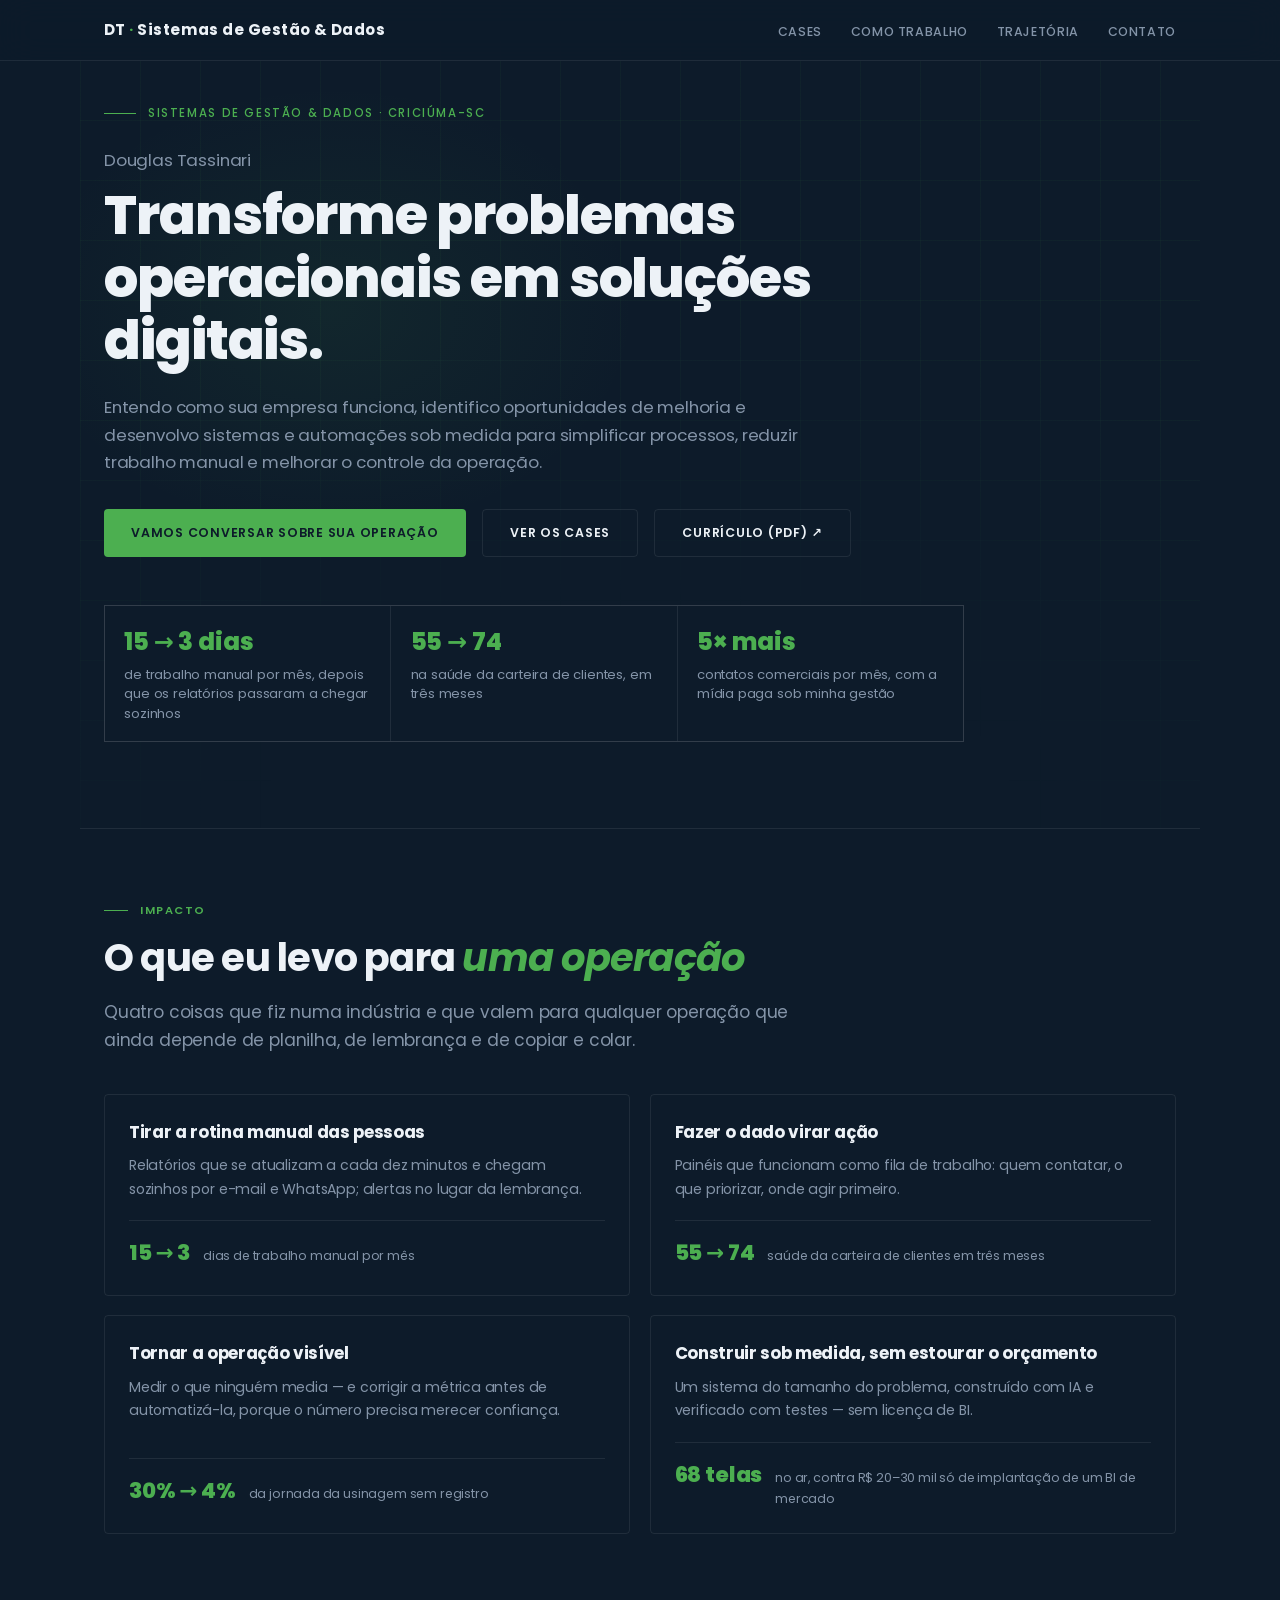
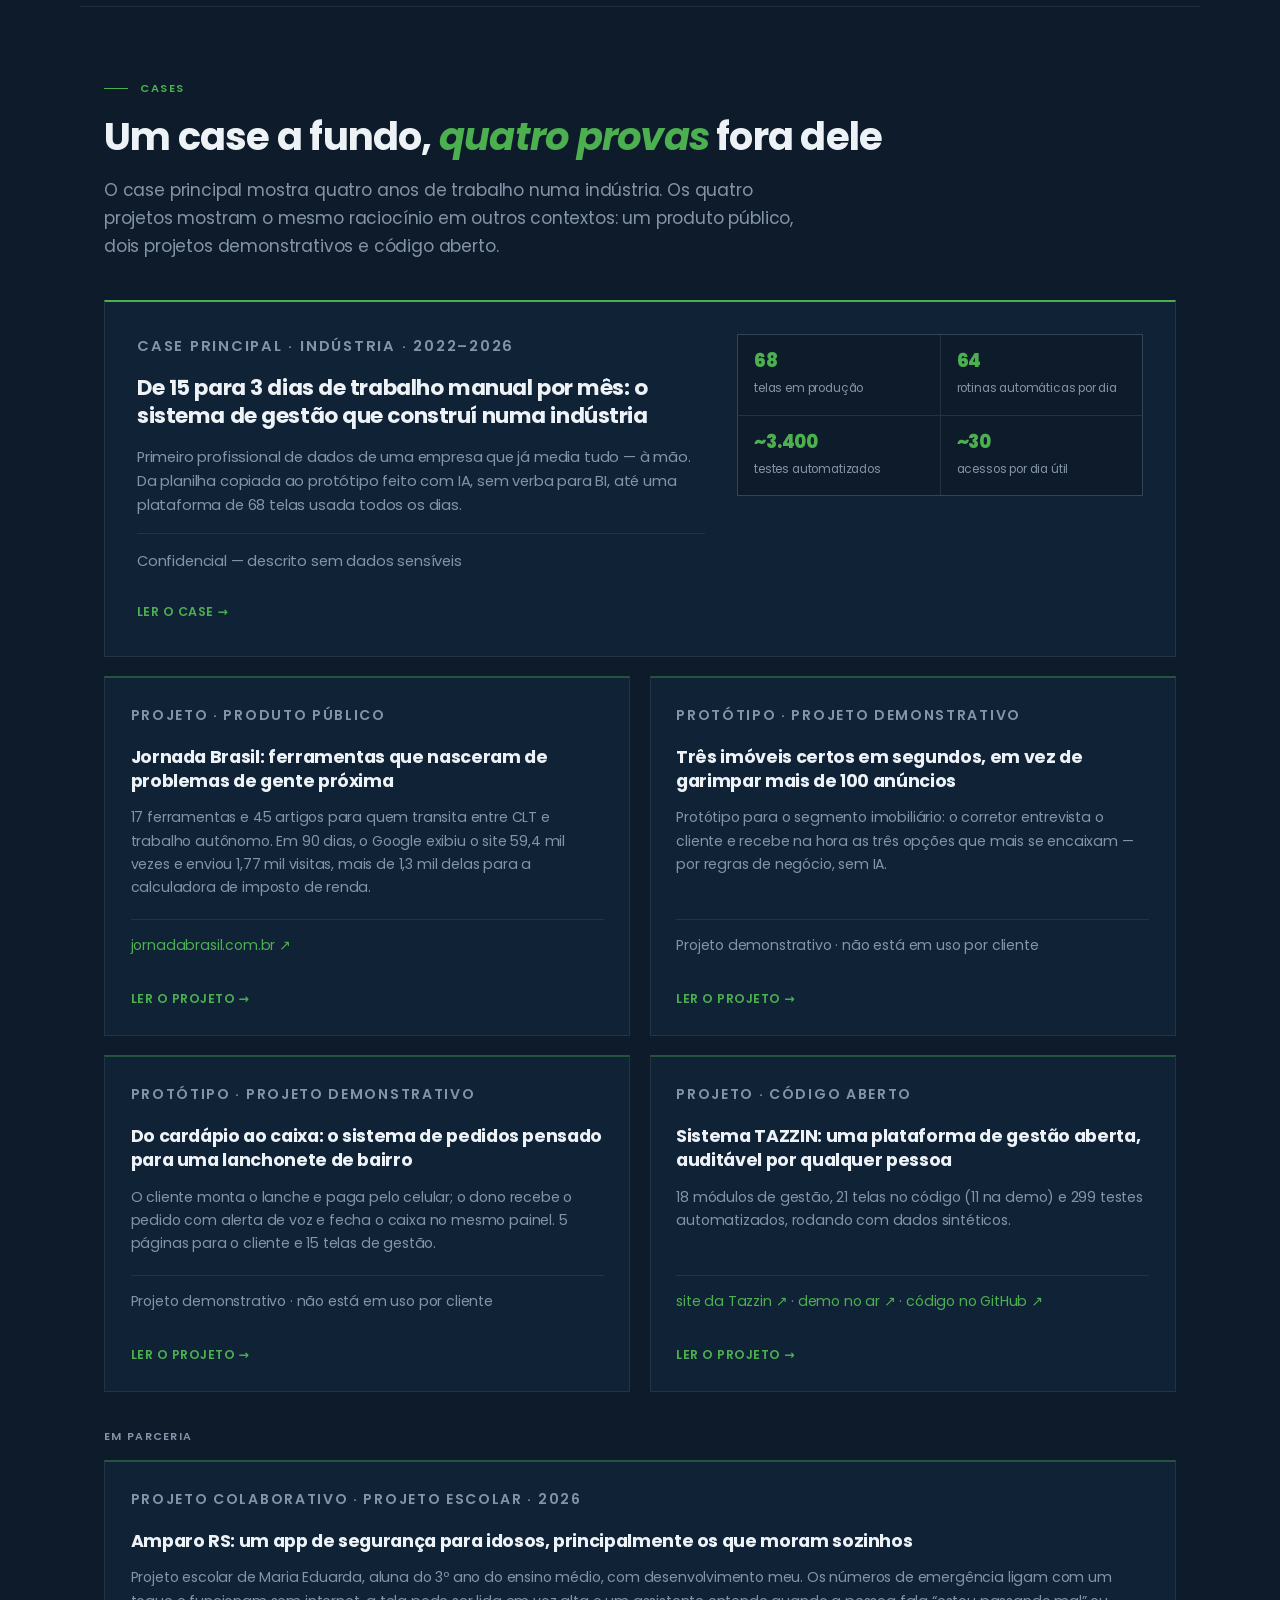
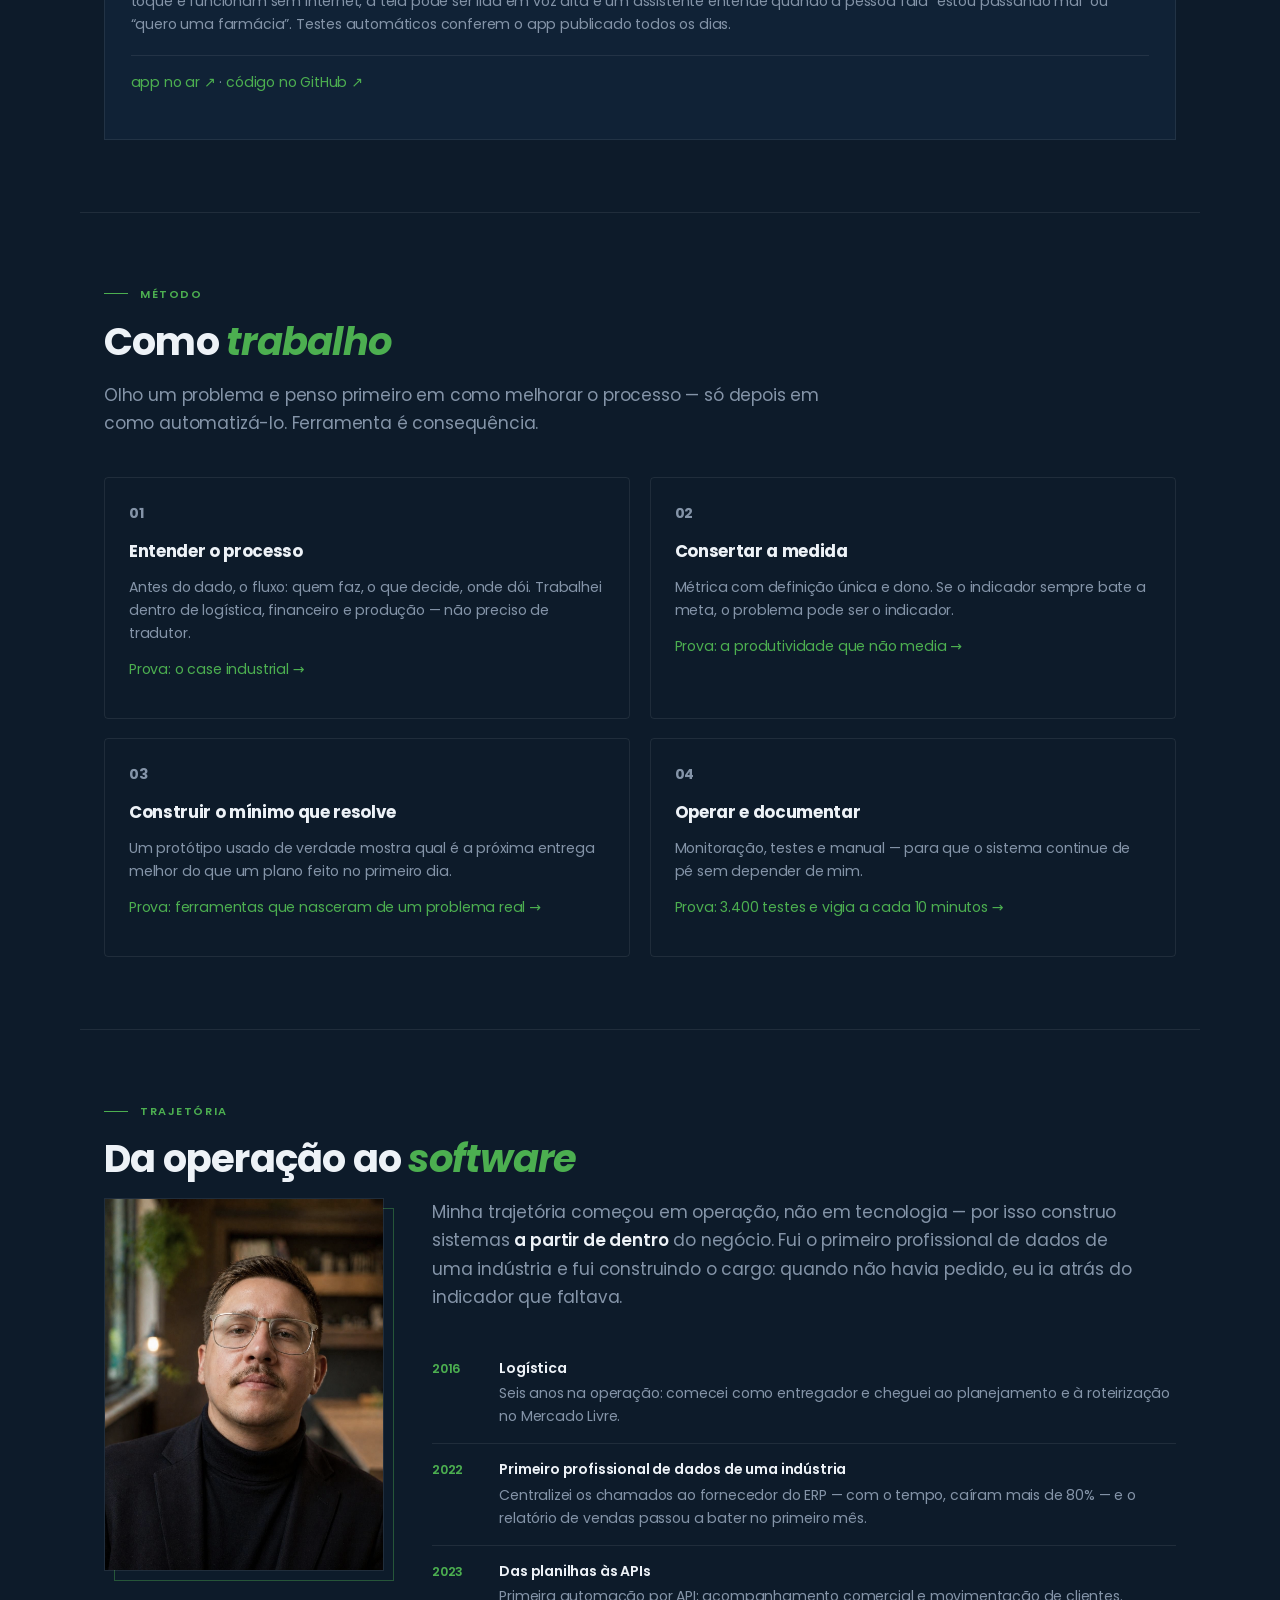
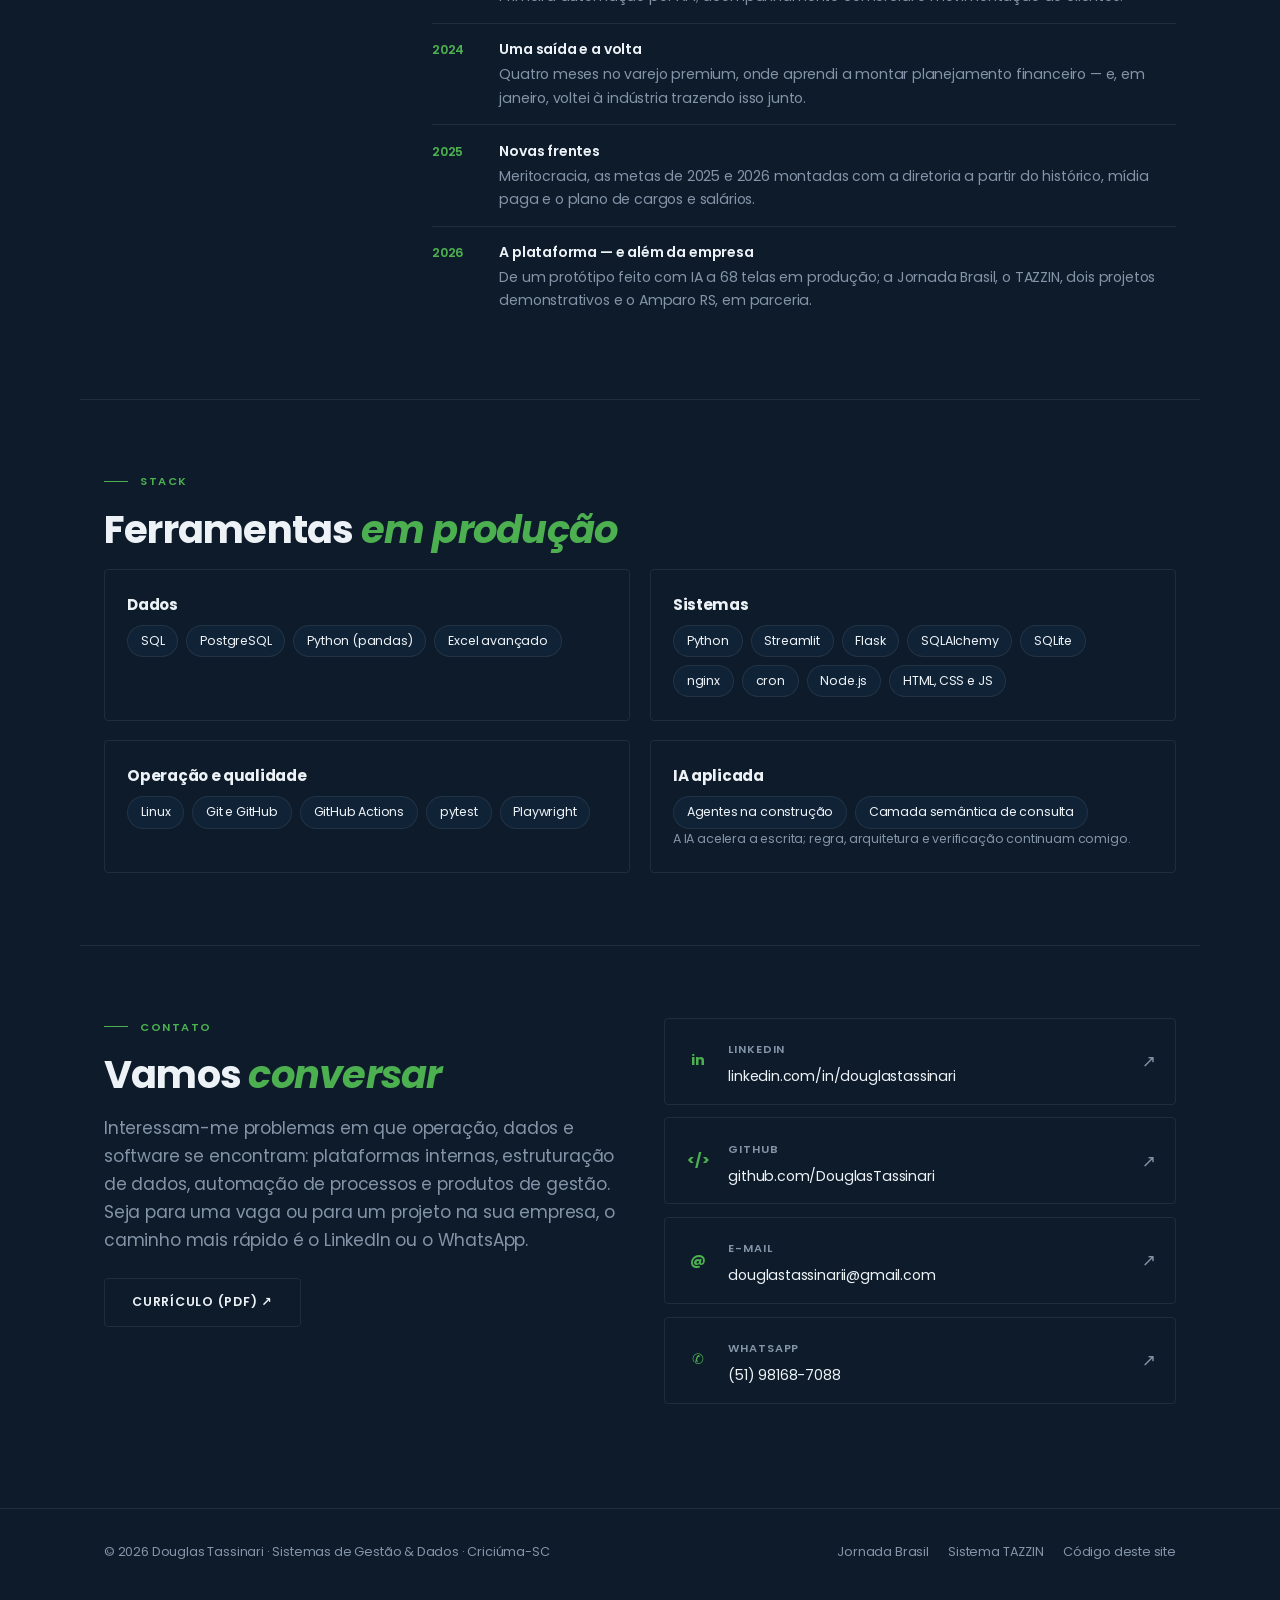
==== commit 7eca8aad: "Jornada Brasil: números atualizados (17 ferramentas, 45 artigos, dados do Search Console) Co-Authore" ====
--- a/index.html
+++ b/index.html
@@ -144,7 +144,7 @@
       <article class="case-card">
         <p class="case-kicker">Projeto · Produto público</p>
         <h3><a href="/cases/jornada-brasil/">Jornada Brasil: ferramentas que nasceram de problemas de gente próxima</a></h3>
-        <p>16 ferramentas e 36 artigos para quem transita entre CLT e trabalho autônomo. A calculadora de imposto de renda passou de 100 acessos por mês vindos do Google em dois meses.</p>
+        <p>17 ferramentas e 45 artigos para quem transita entre CLT e trabalho autônomo. Em 90 dias, o Google exibiu o site 59,4 mil vezes e enviou 1,77 mil visitas, mais de 1,3 mil delas para a calculadora de imposto de renda.</p>
         <p class="case-meta"><a href="https://jornadabrasil.com.br" target="_blank" rel="noopener">jornadabrasil.com.br ↗</a></p>
         <a class="case-link" href="/cases/jornada-brasil/">Ler o projeto →</a>
       </article>
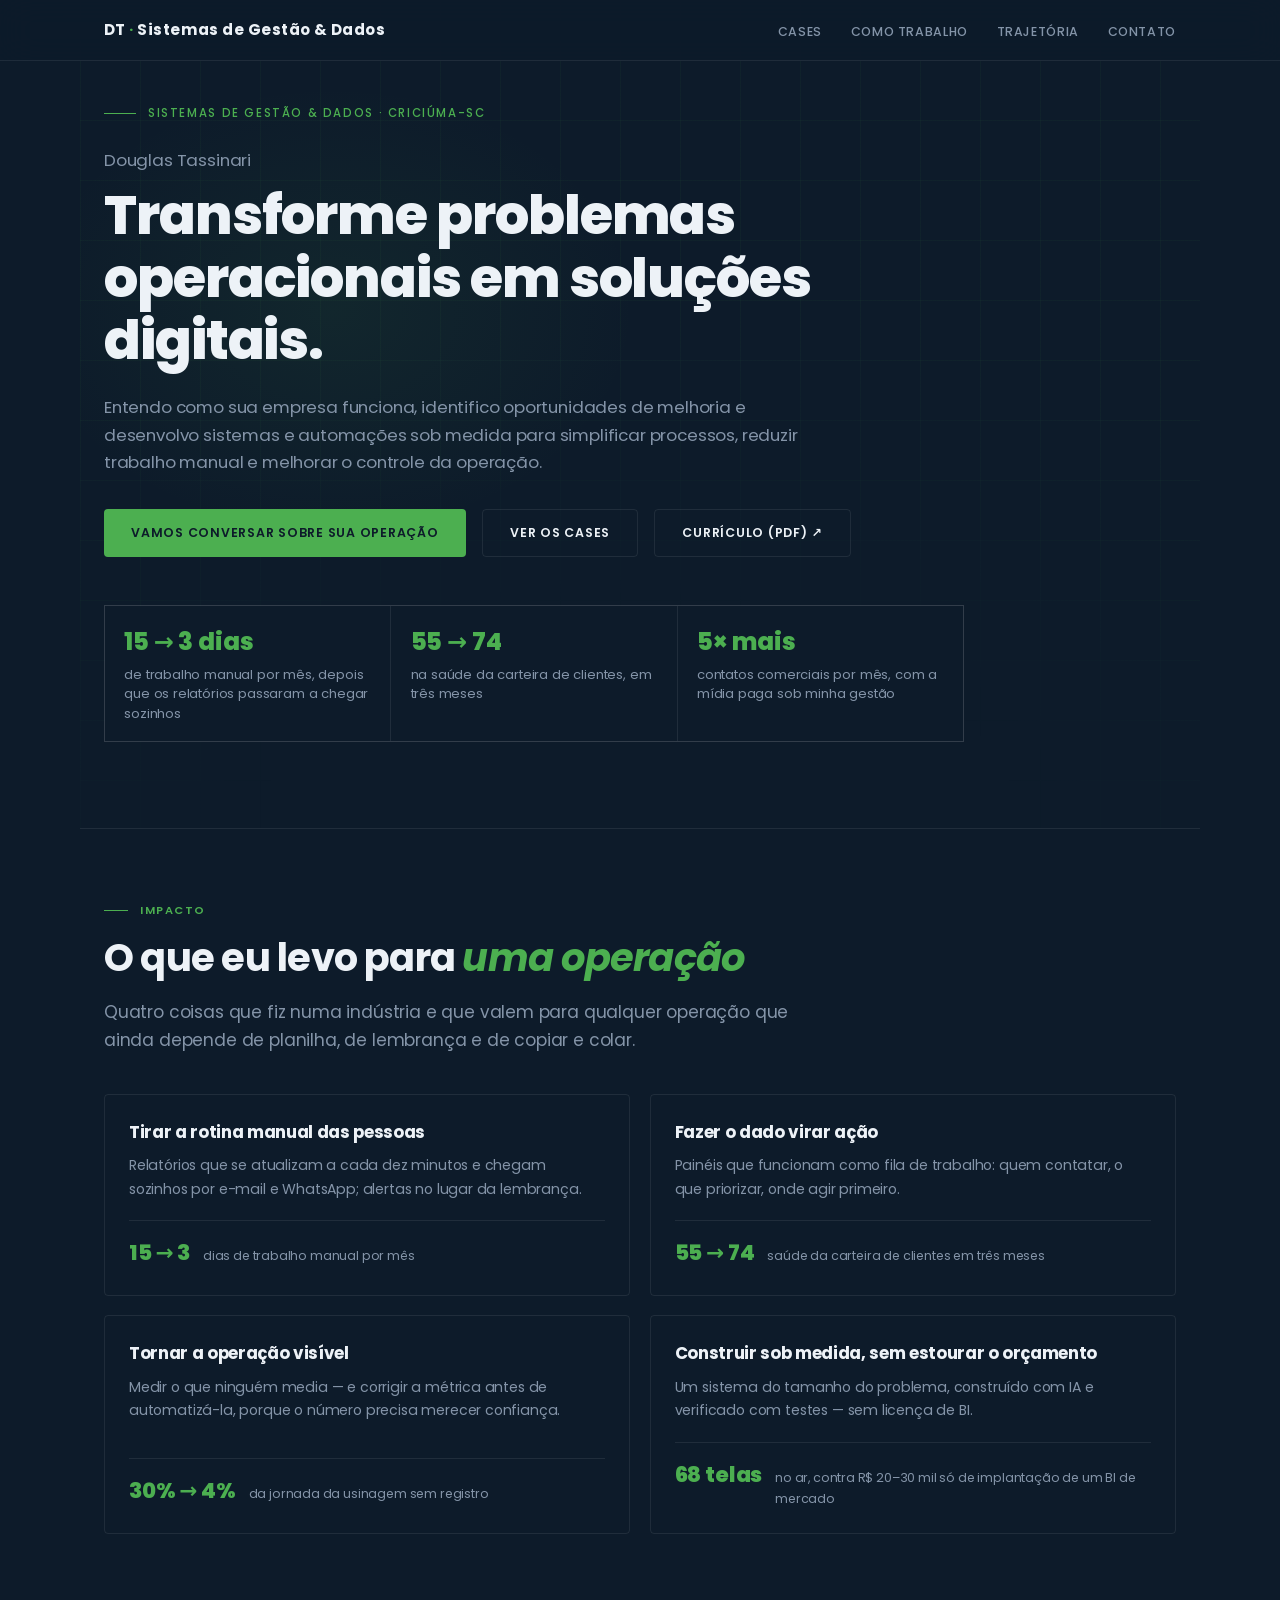
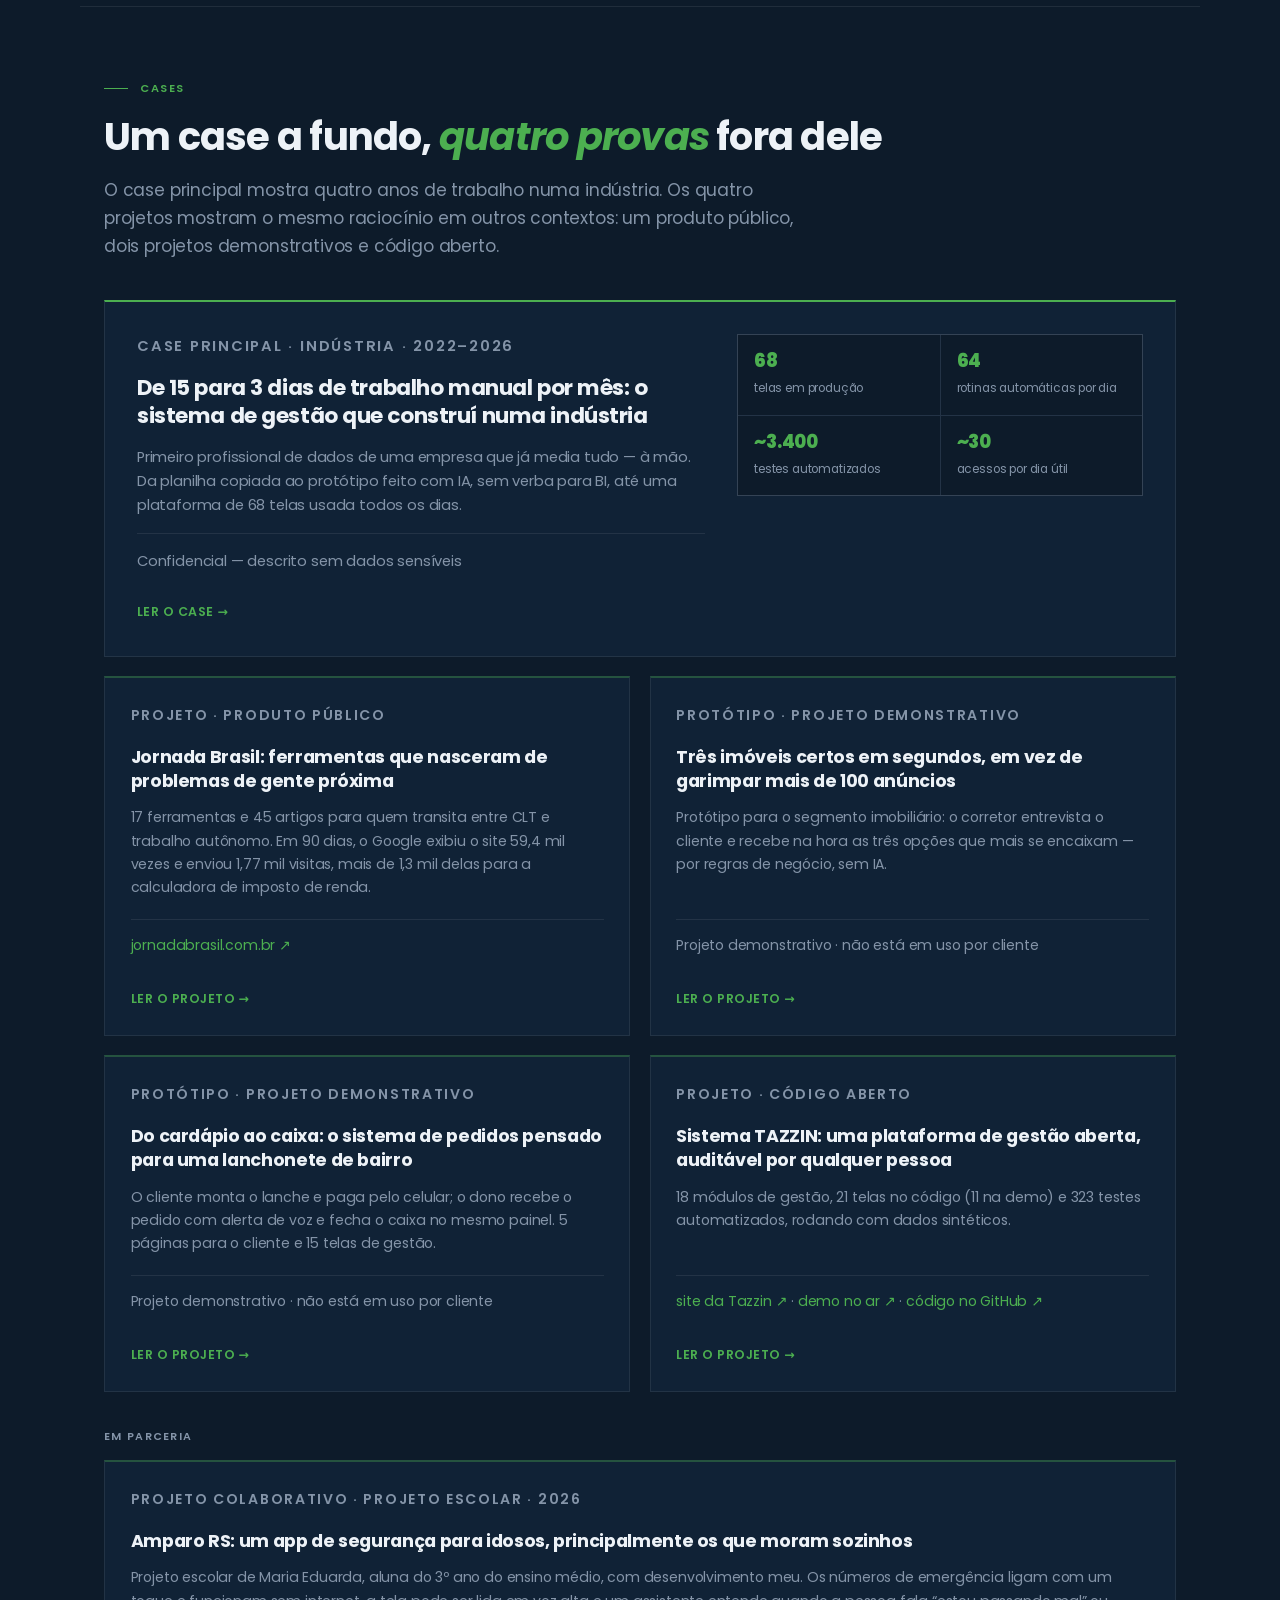
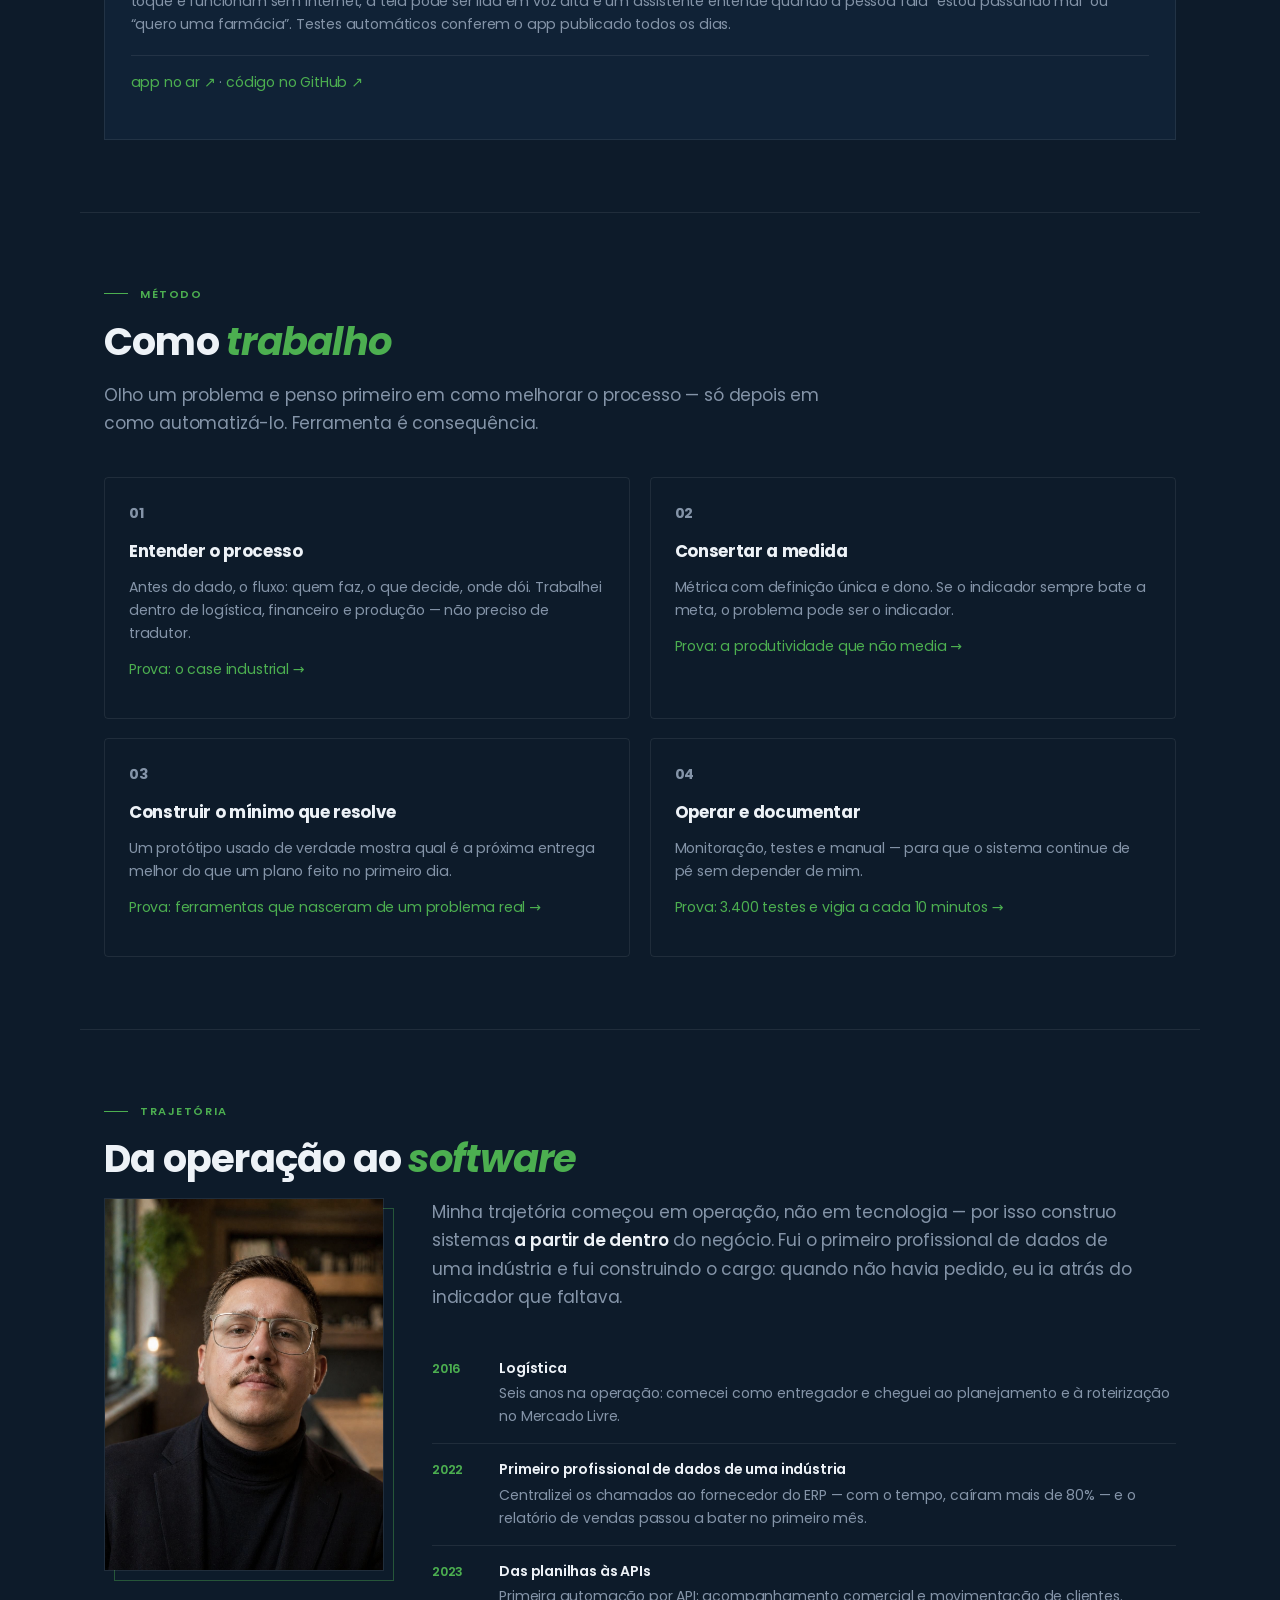
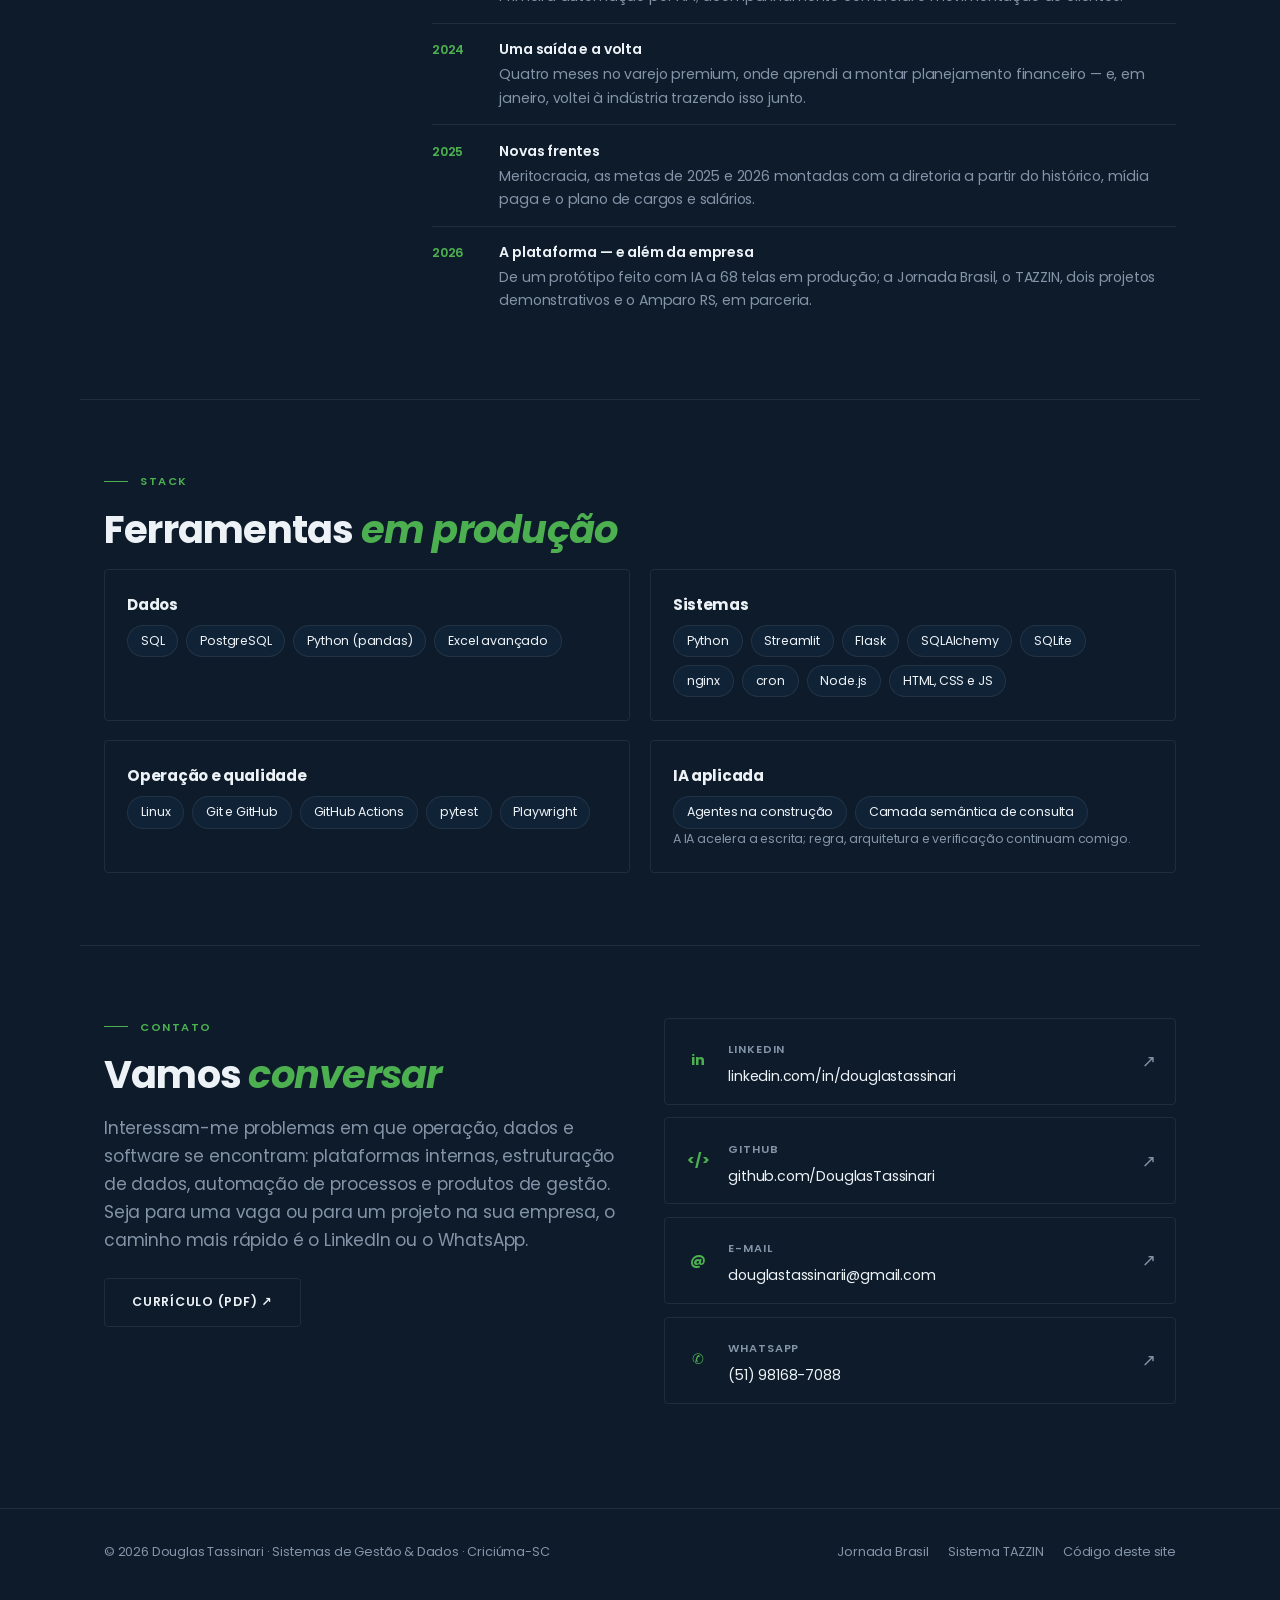
==== commit 7173dd0f: "TAZZIN: 323 testes automatizados (contagem atual do pytest) Co-Authored-By: Claude Opus 5.5 <noreply" ====
--- a/index.html
+++ b/index.html
@@ -168,7 +168,7 @@
       <article class="case-card">
         <p class="case-kicker">Projeto · Código aberto</p>
         <h3><a href="/cases/tazzin/">Sistema TAZZIN: uma plataforma de gestão aberta, auditável por qualquer pessoa</a></h3>
-        <p>18 módulos de gestão, 21 telas no código (11 na demo) e 299 testes automatizados, rodando com dados sintéticos.</p>
+        <p>18 módulos de gestão, 21 telas no código (11 na demo) e 323 testes automatizados, rodando com dados sintéticos.</p>
         <p class="case-meta"><a href="https://douglastassinari.github.io/tazzin-site/" target="_blank" rel="noopener">site da Tazzin ↗</a> · <a href="https://tazzin.streamlit.app" target="_blank" rel="noopener">demo no ar ↗</a> · <a href="https://github.com/DouglasTassinari/tazzin-modulos" target="_blank" rel="noopener">código no GitHub ↗</a></p>
         <a class="case-link" href="/cases/tazzin/">Ler o projeto →</a>
       </article>
